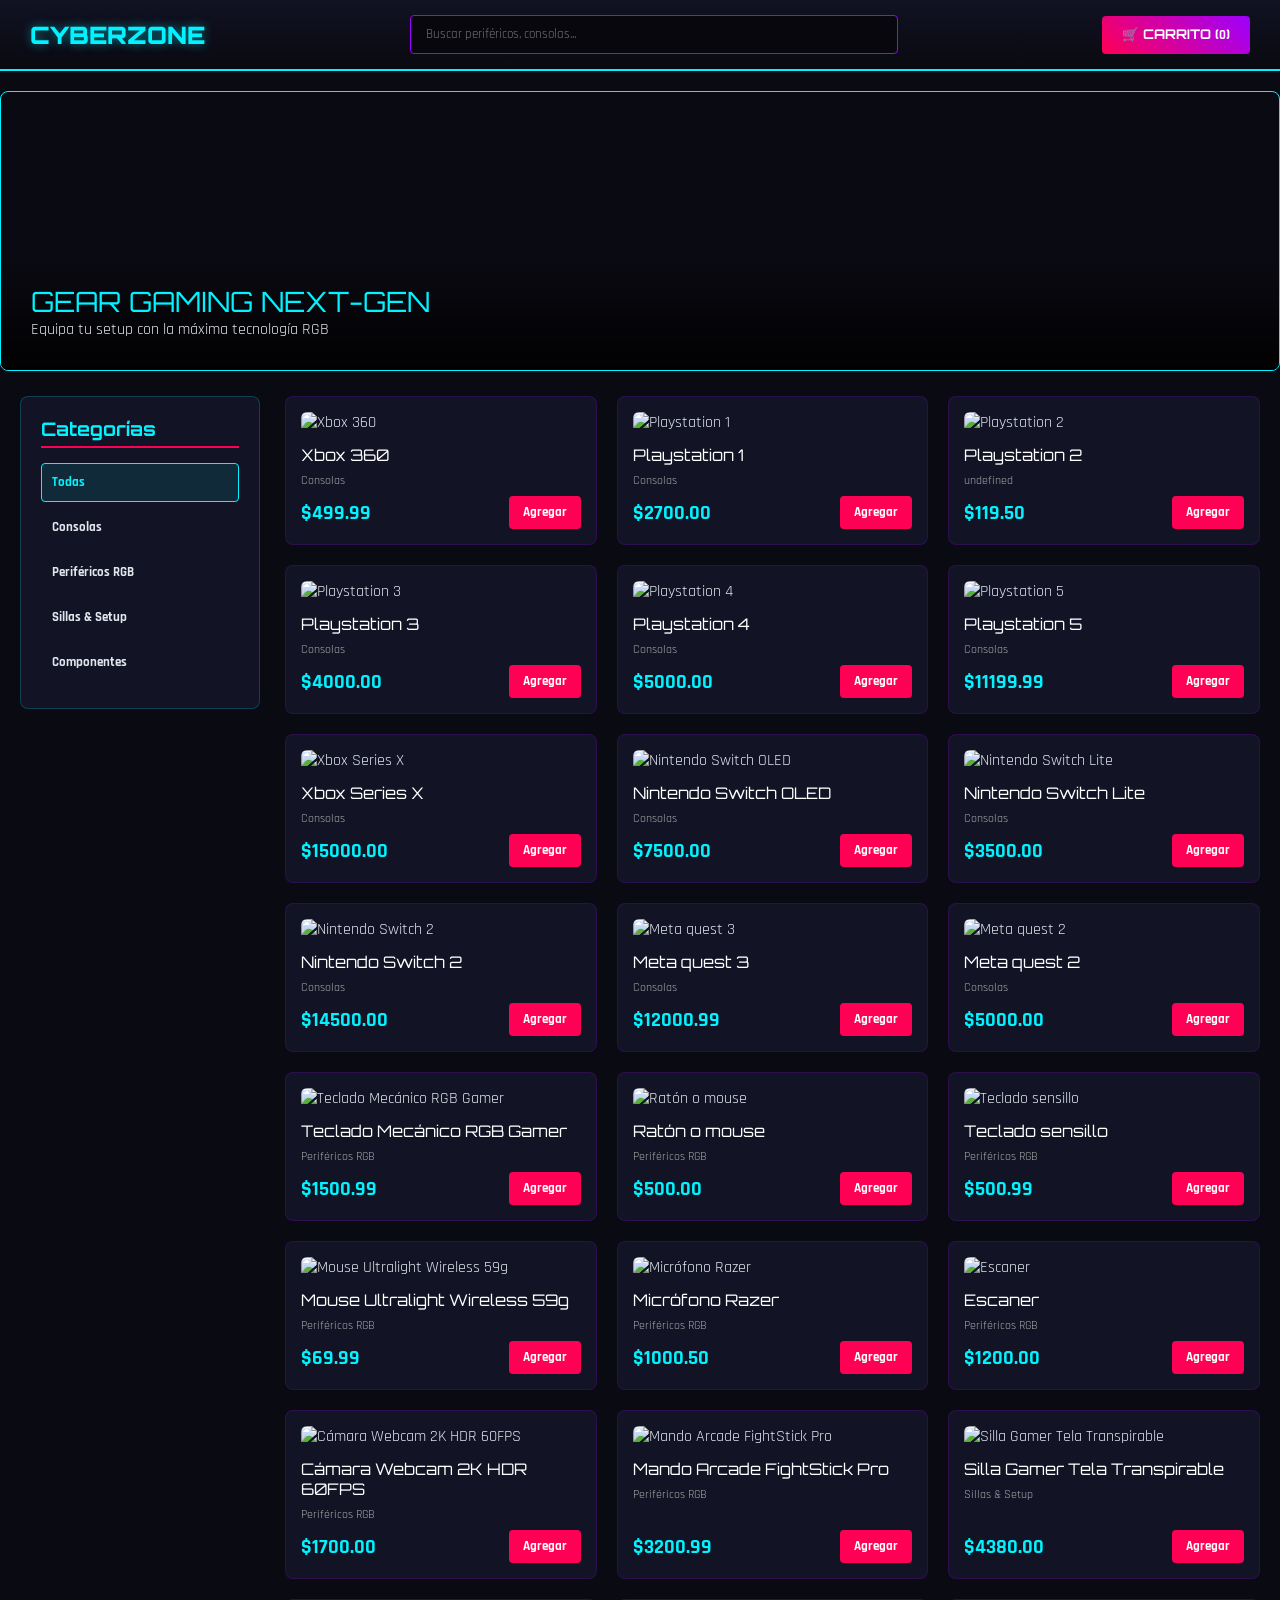
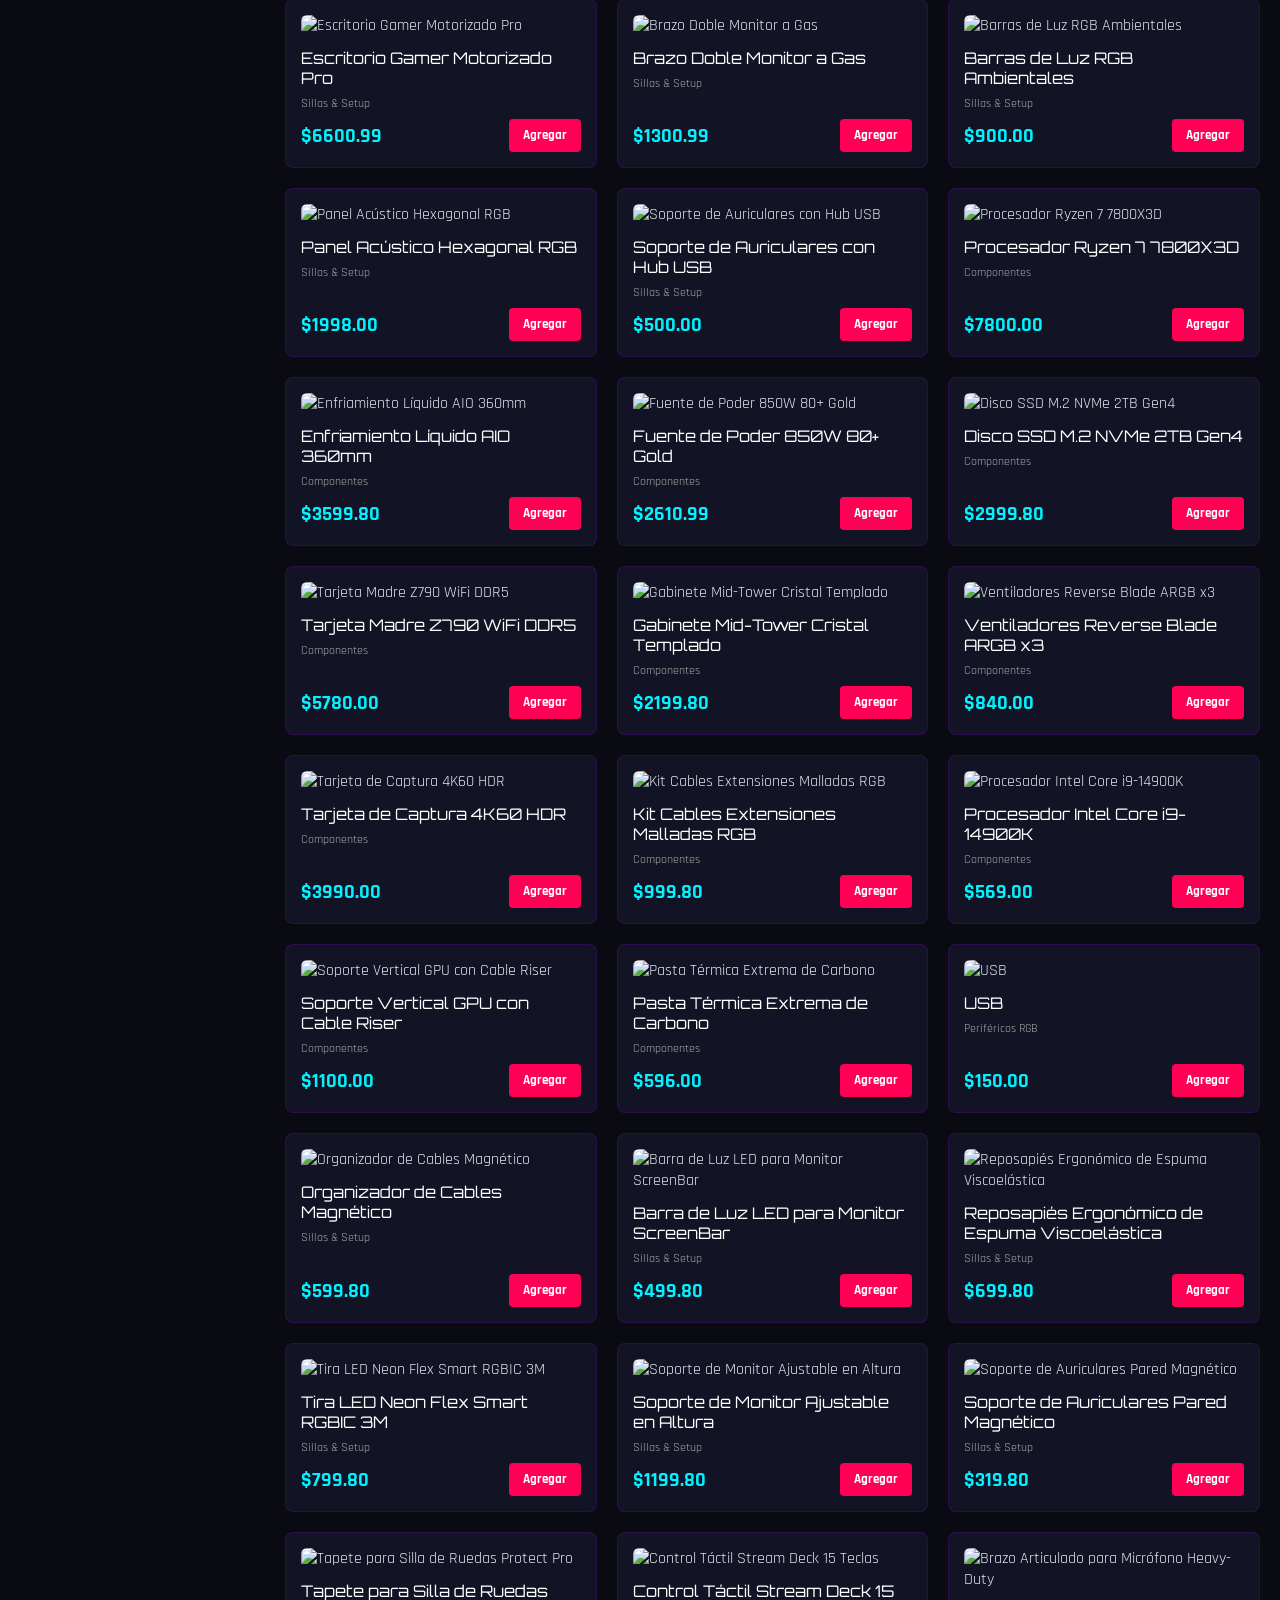
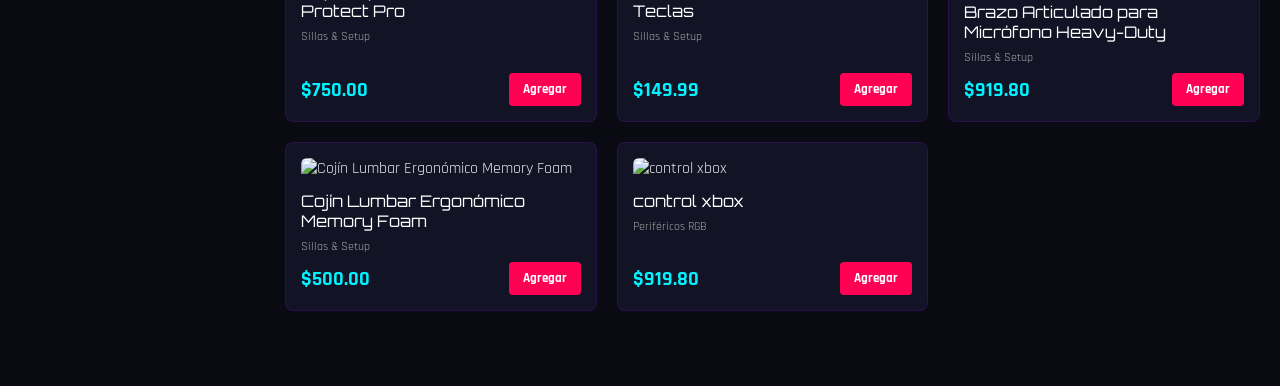
==== index.html @ e296f6ba "First" ====
<!DOCTYPE html>
<html lang="es">
<head>
  <meta charset="UTF-8">
  <meta name="viewport" content="width=device-width, initial-scale=1.0">
  <title>CyberZone Games - Tienda Gaming</title>
  <!-- Fuentes -->
  <link href="https://fonts.googleapis.com/css2?family=Orbitron:wght@400;700;900&family=Rajdhani:wght@500;600;700&display=swap" rel="stylesheet">
  <!-- Hoja de Estilos -->
  <link rel="stylesheet" href="styles.css">
</head>
<body>

  <!-- Encabezado -->
  <header>
    <div class="logo" onclick="mostrarPaginaInicio()">CYBERZONE</div>
    <input type="text" id="search-input" class="search-box" placeholder="Buscar periféricos, consolas..." oninput="filtrarProductos()">
    <button class="cart-button" onclick="toggleCarrito()">🛒 Carrito (<span id="cart-count">0</span>)</button>
  </header>

  <!-- Vista Principal -->
  <div id="home-view" class="view active">
    <!-- Carrusel -->
    <div class="carousel-container">
      <div class="carousel-slide active" style="background-image: url('https://images.unsplash.com/photo-1542751371-adc38448a05e?w=1200');">
        <div class="slide-content">
          <div class="slide-title">GEAR GAMING NEXT-GEN</div>
          <p>Equipa tu setup con la máxima tecnología RGB</p>
        </div>
      </div>
      <div class="carousel-slide" style="background-image: url('https://images.unsplash.com/photo-1511512578047-dfb367046420?w=1200');">
        <div class="slide-content">
          <div class="slide-title">DESCUENTOS EN PERIFÉRICOS</div>
          <p>Hasta 30% de descuento en mandos y teclados mecánicos</p>
        </div>
      </div>
    </div>

    <!-- Contenido y Filtros -->
    <div class="main-container">
      <aside>
        <h3>Categorías</h3>
        <button class="cat-btn active" onclick="filtrarCategoria('Todas', this)">Todas</button>
        <button class="cat-btn" onclick="filtrarCategoria('Consolas', this)">Consolas</button>
        <button class="cat-btn" onclick="filtrarCategoria('Periféricos RGB', this)">Periféricos RGB</button>
        <button class="cat-btn" onclick="filtrarCategoria('Sillas & Setup', this)">Sillas & Setup</button>
        <button class="cat-btn" onclick="filtrarCategoria('Componentes', this)">Componentes</button>
      </aside>
      <main class="products-grid" id="products-container"></main>
    </div>
  </div>

  <!-- Vista Detalle de Producto -->
  <div id="product-detail-view" class="view">
    <div class="detail-container">
      <button class="btn-back" onclick="mostrarPaginaInicio()">← VOLVER AL CATÁLOGO</button>
      <div class="detail-grid">
        <div>
          <img id="detail-img" class="detail-img-main" src="" alt="">
          <!-- Selección de Diseños -->
          <div class="design-section">
            <div class="design-title">Diseño / Edición: <span id="selected-design-name" style="color:white;"></span></div>
            <div id="detail-designs" class="design-list"></div>
          </div>
        </div>
        <div>
          <h1 id="detail-title" style="font-family:'Orbitron'; color:var(--cyan); margin-bottom:10px;"></h1>
          <div id="detail-category" style="color:var(--magenta); margin-bottom:10px; font-weight:bold;"></div>
          <div id="detail-price" style="font-size:28px; font-weight:bold; color:white; margin-bottom:15px;"></div>
          <p id="detail-desc" style="line-height:1.6; margin-bottom:20px;"></p>
          <button id="detail-add-btn" class="checkout-btn">AGREGAR AL CARRITO</button>
        </div>
      </div>
    </div>
  </div>

  <!-- Carrito Desplegable -->
  <div class="cart-drawer" id="cart-drawer">
    <div class="cart-header">
      <h2 style="font-family:'Orbitron'; color:var(--cyan);">TU CARRITO</h2>
      <button class="close-btn" onclick="toggleCarrito()">✕</button>
    </div>
    <div class="cart-items" id="cart-items-container"></div>
    <div class="cart-footer">
      <h3>Total: $<span id="cart-total">0.00</span></h3>
      <button class="checkout-btn" onclick="vaciarCarrito()">FINALIZAR COMPRA</button>
    </div>
  </div>

  <!-- Código de JavaScript -->
  <script src="pagina de amazon.js"></script>
</body>
</html>
---- styles.css ----
:root {
  --bg-dark: #0a0a12;
  --card-bg: #121324;
  --cyan: #00f3ff;
  --magenta: #ff0055;
  --purple: #9d00ff;
  --text: #e0e6ed;
}

* {
  box-sizing: border-box;
  margin: 0;
  padding: 0;
  font-family: 'Rajdhani', sans-serif;
}

body {
  background-color: var(--bg-dark);
  color: var(--text);
  padding-bottom: 50px;
}

/* Header */
header {
  background: linear-gradient(180deg, rgba(18, 19, 36, 0.95) 0%, rgba(10, 10, 18, 0.95) 100%);
  border-bottom: 2px solid var(--cyan);
  padding: 15px 30px;
  display: flex;
  justify-content: space-between;
  align-items: center;
  position: sticky;
  top: 0;
  z-index: 100;
  backdrop-filter: blur(8px);
}

.logo {
  font-family: 'Orbitron', sans-serif;
  font-size: 24px;
  font-weight: 900;
  color: var(--cyan);
  text-shadow: 0 0 10px rgba(0, 243, 255, 0.5);
  cursor: pointer;
}

.search-box {
  width: 40%;
  padding: 10px 15px;
  border-radius: 4px;
  border: 1px solid var(--purple);
  background: #07070d;
  color: white;
  outline: none;
}

.cart-button {
  background: linear-gradient(45deg, var(--magenta), var(--purple));
  border: none;
  padding: 10px 20px;
  border-radius: 4px;
  color: white;
  font-weight: bold;
  cursor: pointer;
  text-transform: uppercase;
  font-family: 'Orbitron', sans-serif;
}

/* Carousel */
.carousel-container {
  max-width: 1400px;
  margin: 20px auto;
  position: relative;
  overflow: hidden;
  border-radius: 8px;
  border: 1px solid var(--cyan);
  height: 280px;
}

.carousel-slide {
  display: none;
  height: 100%;
  background-size: cover;
  background-position: center;
  position: relative;
}

.carousel-slide.active {
  display: block;
}

.slide-content {
  position: absolute;
  bottom: 0;
  left: 0;
  right: 0;
  padding: 30px;
  background: linear-gradient(0deg, rgba(0, 0, 0, 0.9) 0%, transparent 100%);
}

.slide-title {
  font-family: 'Orbitron', sans-serif;
  font-size: 28px;
  color: var(--cyan);
}

/* Main Layout */
.main-container {
  display: flex;
  max-width: 1400px;
  margin: 25px auto;
  gap: 25px;
  padding: 0 20px;
}

aside {
  width: 240px;
  background: var(--card-bg);
  padding: 20px;
  border-radius: 8px;
  border: 1px solid rgba(0, 243, 255, 0.2);
  height: fit-content;
}

aside h3 {
  font-family: 'Orbitron', sans-serif;
  color: var(--cyan);
  margin-bottom: 15px;
  border-bottom: 2px solid var(--magenta);
  padding-bottom: 5px;
}

aside button {
  display: block;
  width: 100%;
  text-align: left;
  padding: 10px;
  margin-bottom: 6px;
  background: transparent;
  border: 1px solid transparent;
  color: var(--text);
  cursor: pointer;
  font-weight: bold;
  border-radius: 4px;
}

aside button.active, aside button:hover {
  background: rgba(0, 243, 255, 0.1);
  border-color: var(--cyan);
  color: var(--cyan);
}

/* Grid de Productos */
.products-grid {
  flex: 1;
  display: grid;
  grid-template-columns: repeat(auto-fill, minmax(260px, 1fr));
  gap: 20px;
}

.product-card {
  background: var(--card-bg);
  border-radius: 8px;
  padding: 15px;
  border: 1px solid rgba(157, 0, 255, 0.2);
  display: flex;
  flex-direction: column;
  justify-content: space-between;
  transition: 0.3s;
}

.product-card:hover {
  transform: translateY(-5px);
  border-color: var(--cyan);
  box-shadow: 0 0 15px rgba(0, 243, 255, 0.2);
}

.product-img {
  width: 100%;
  height: 180px;
  object-fit: cover;
  border-radius: 6px;
  margin-bottom: 12px;
  cursor: pointer;
}

.product-title {
  font-family: 'Orbitron', sans-serif;
  font-size: 16px;
  color: white;
  margin-bottom: 8px;
  cursor: pointer;
}

.product-price {
  font-size: 20px;
  font-weight: bold;
  color: var(--cyan);
}

.btn-add {
  background: var(--magenta);
  border: none;
  padding: 8px 14px;
  color: white;
  border-radius: 4px;
  cursor: pointer;
  font-weight: bold;
}

/* Manejo de Vistas */
.view {
  display: none;
}

.view.active {
  display: block;
}

/* Vista Detalle */
.detail-container {
  max-width: 1200px;
  margin: 30px auto;
  padding: 25px;
  background: var(--card-bg);
  border-radius: 8px;
  border: 1px solid var(--cyan);
}

.btn-back {
  background: transparent;
  border: 1px solid var(--cyan);
  color: var(--cyan);
  padding: 8px 15px;
  border-radius: 4px;
  cursor: pointer;
  margin-bottom: 20px;
  font-weight: bold;
}

.detail-grid {
  display: grid;
  grid-template-columns: 1fr 1fr;
  gap: 40px;
}

.detail-img-main {
  width: 100%;
  max-height: 380px;
  object-fit: cover;
  border-radius: 8px;
  border: 1px solid var(--purple);
}

/* Selección de Diseños */
.design-section {
  margin-top: 15px;
}

.design-title {
  font-weight: bold;
  color: var(--cyan);
  margin-bottom: 8px;
}

.design-list {
  display: flex;
  gap: 12px;
  flex-wrap: wrap;
}

.design-thumb {
  width: 70px;
  height: 70px;
  object-fit: cover;
  border-radius: 6px;
  cursor: pointer;
  border: 2px solid #333;
  transition: 0.2s;
}

.design-thumb.active {
  border-color: var(--cyan);
  box-shadow: 0 0 10px rgba(0, 243, 255, 0.4);
}

/* Carrito Drawer */
.cart-drawer {
  position: fixed;
  top: 0;
  right: -400px;
  width: 380px;
  height: 100%;
  background: #0d0e1a;
  border-left: 2px solid var(--cyan);
  transition: 0.3s;
  padding: 20px;
  display: flex;
  flex-direction: column;
  z-index: 200;
}

.cart-drawer.open {
  right: 0;
}

.cart-header {
  display: flex;
  justify-content: space-between;
  align-items: center;
  margin-bottom: 20px;
  border-bottom: 1px solid var(--purple);
  padding-bottom: 10px;
}

.close-btn {
  background: none;
  border: none;
  color: white;
  font-size: 20px;
  cursor: pointer;
}

.cart-items {
  flex: 1;
  overflow-y: auto;
}

.cart-item {
  display: flex;
  gap: 10px;
  padding: 10px 0;
  border-bottom: 1px solid rgba(255, 255, 255, 0.1);
  align-items: center;
}

.cart-item img {
  width: 50px;
  height: 50px;
  object-fit: cover;
  border-radius: 4px;
}

.cart-footer {
  margin-top: 15px;
  border-top: 2px solid var(--purple);
  padding-top: 15px;
}

.checkout-btn {
  width: 100%;
  background: linear-gradient(45deg, var(--cyan), var(--purple));
  border: none;
  padding: 12px;
  color: white;
  font-weight: bold;
  font-family: 'Orbitron', sans-serif;
  cursor: pointer;
  border-radius: 4px;
  margin-top: 10px;
}
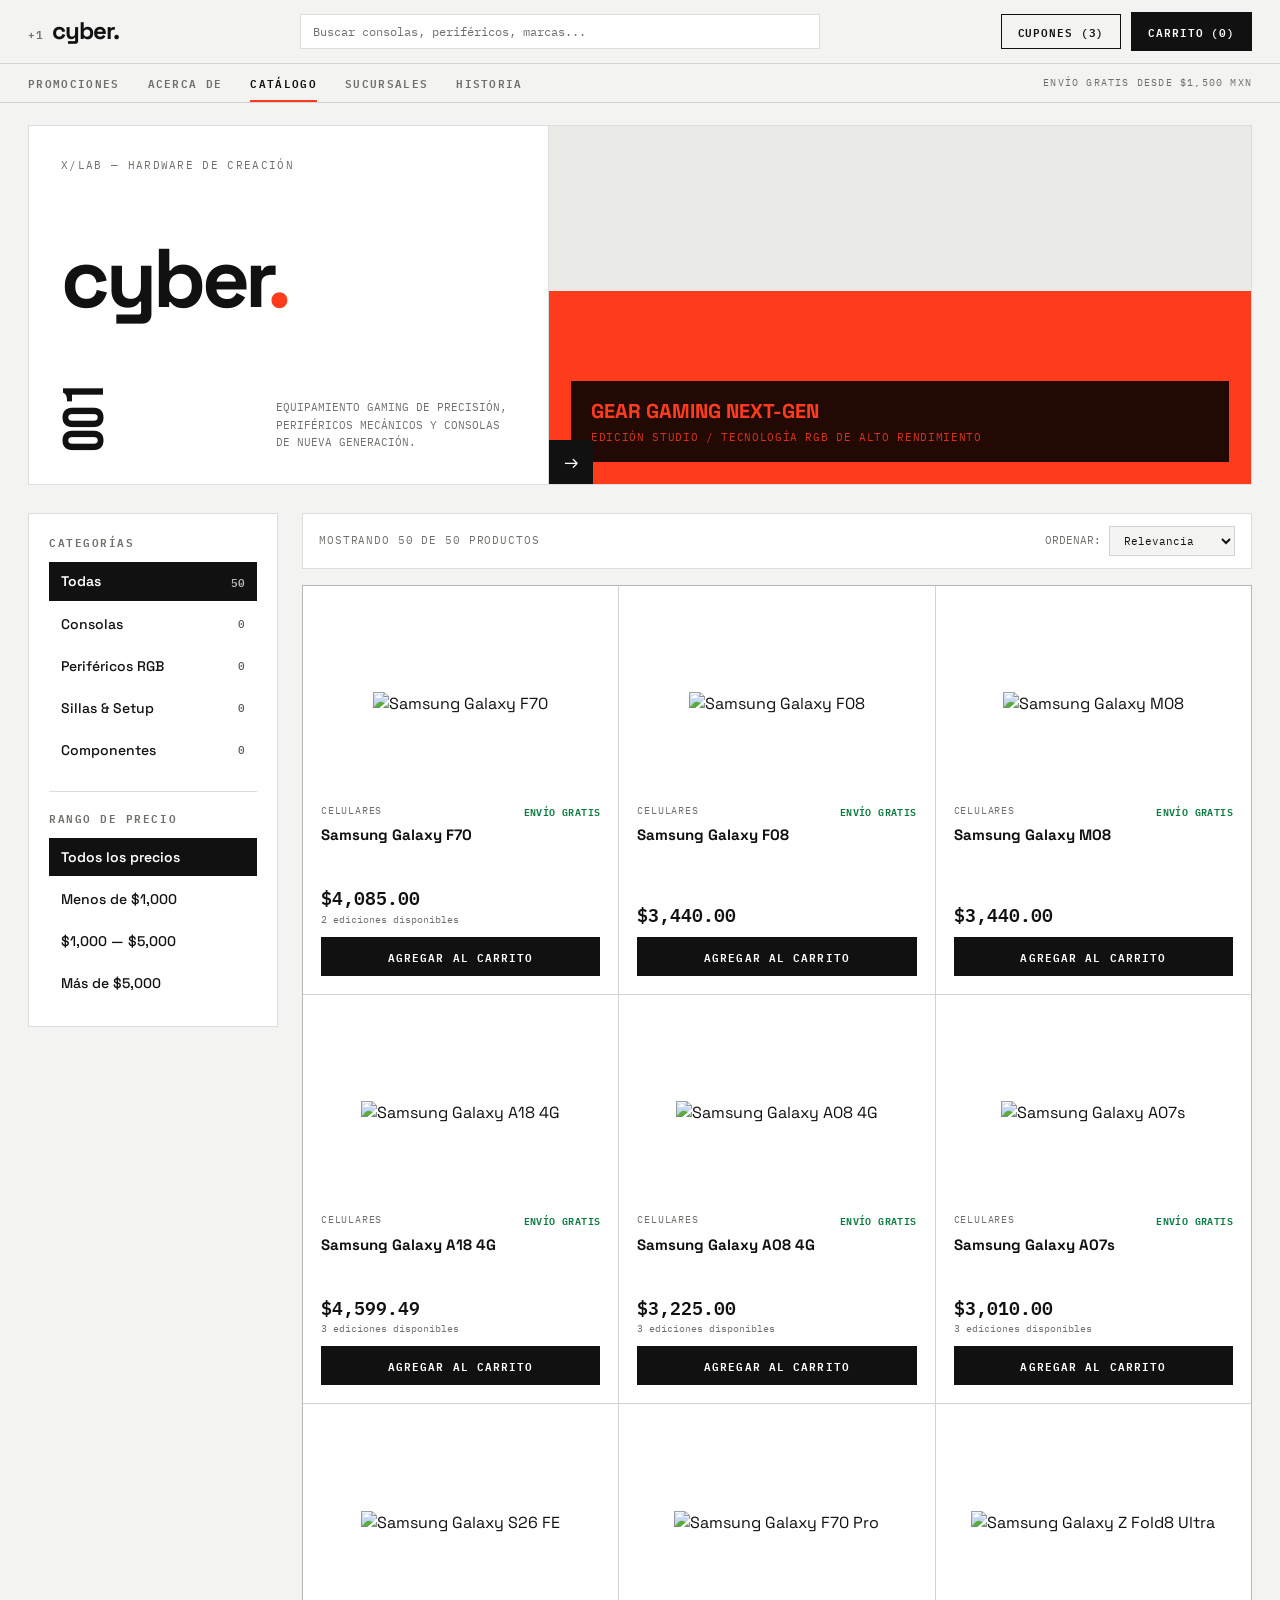
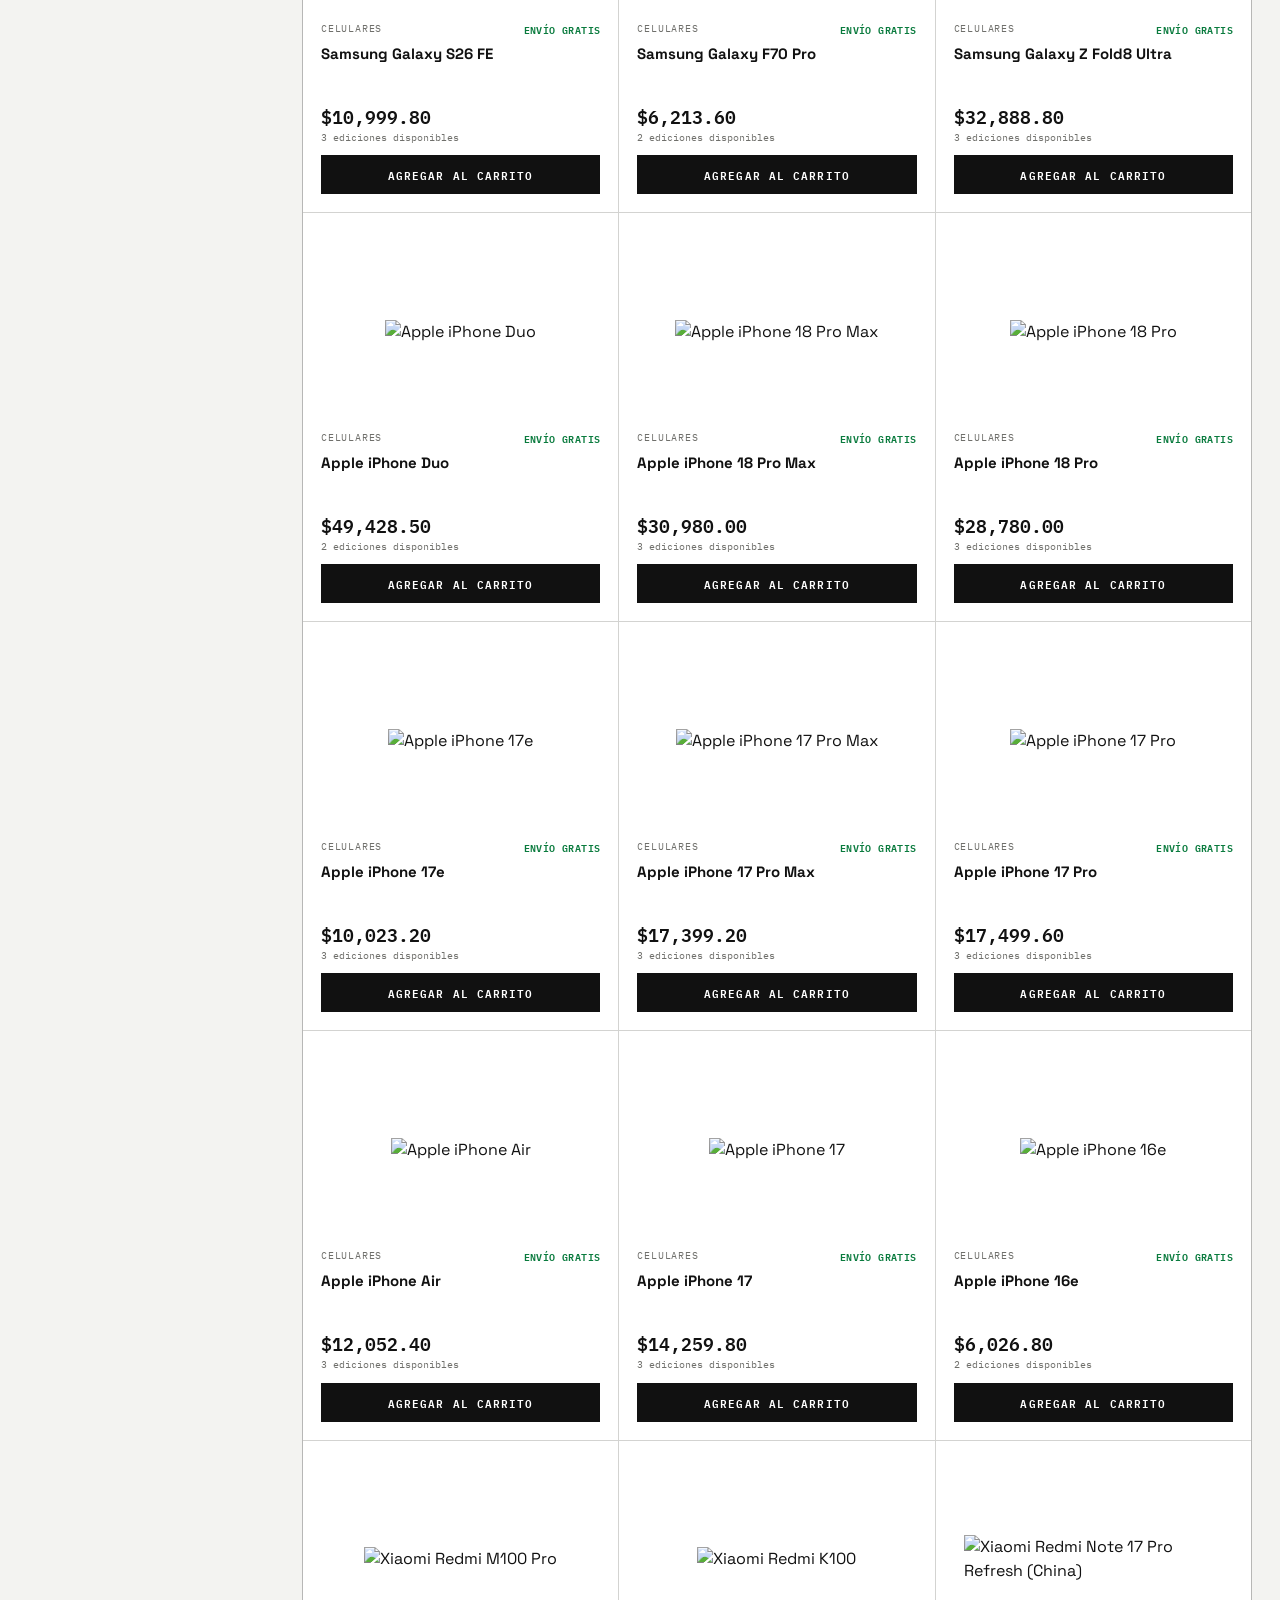
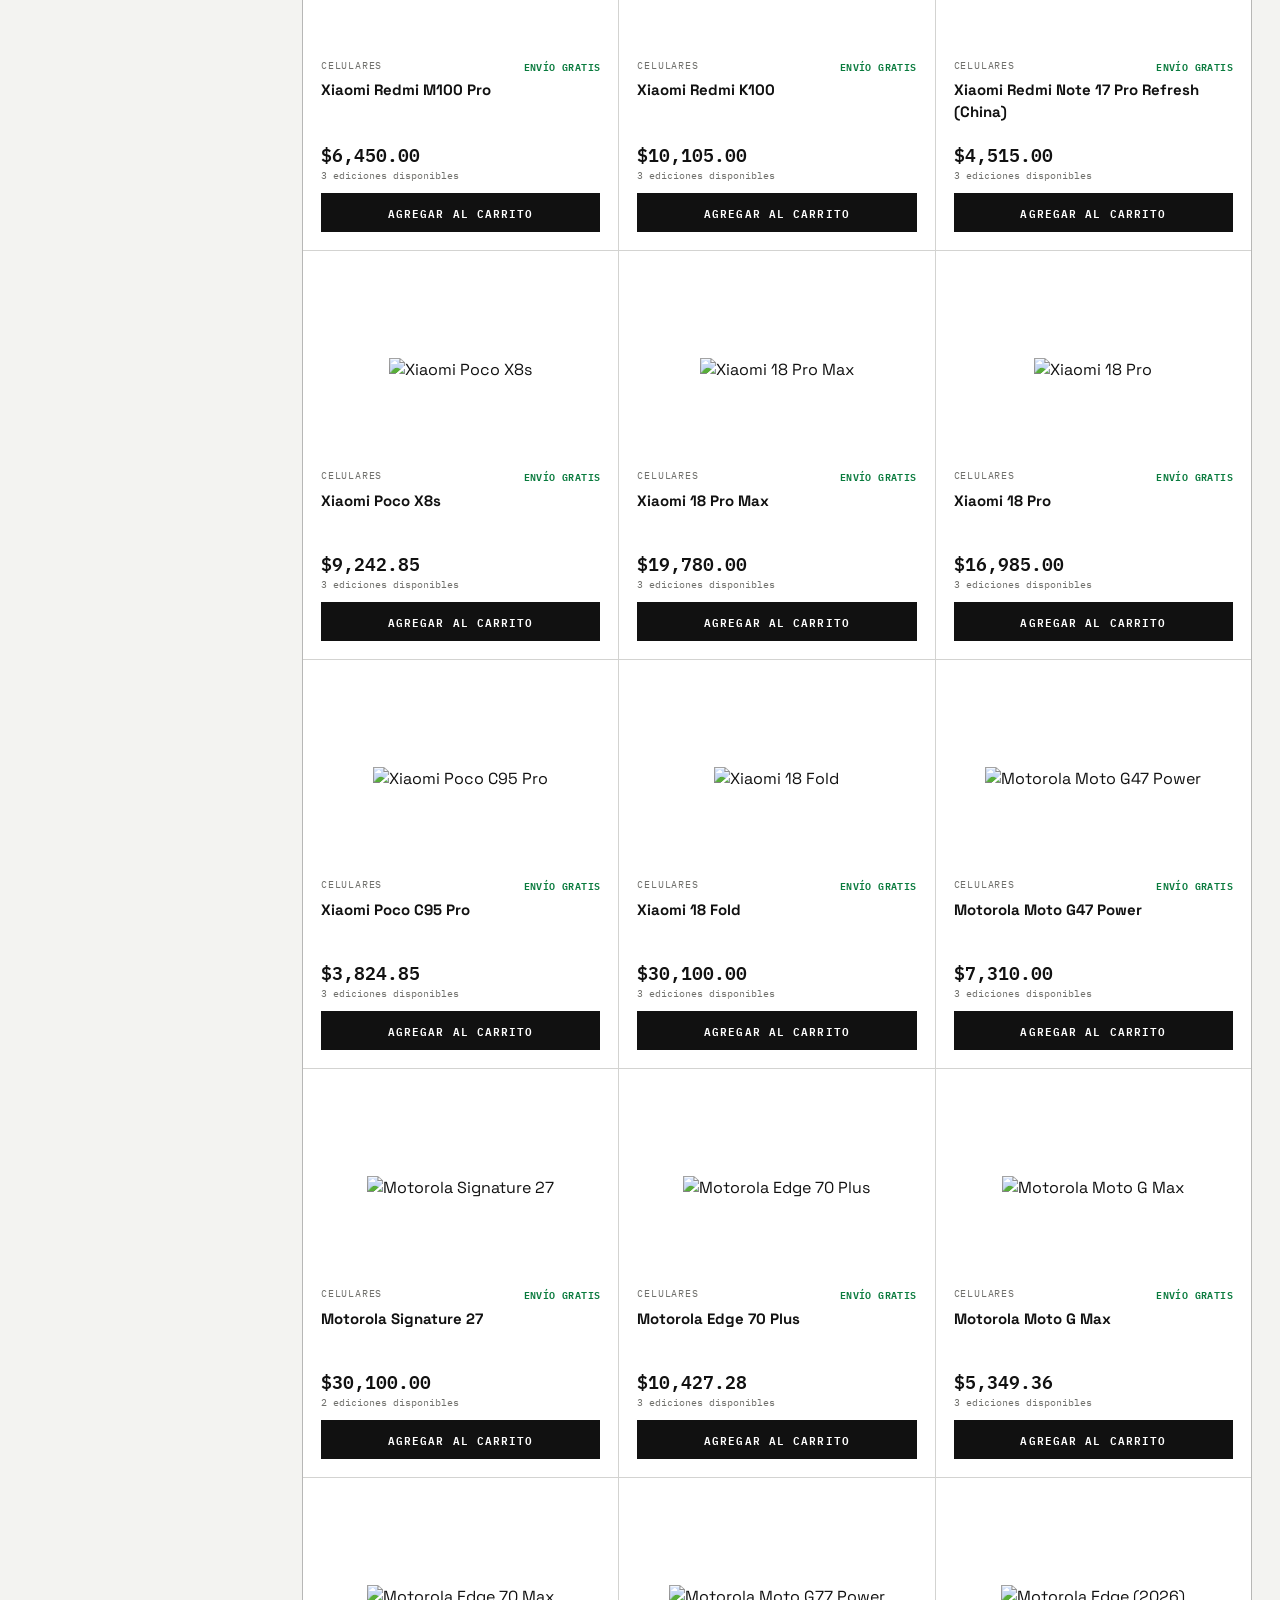
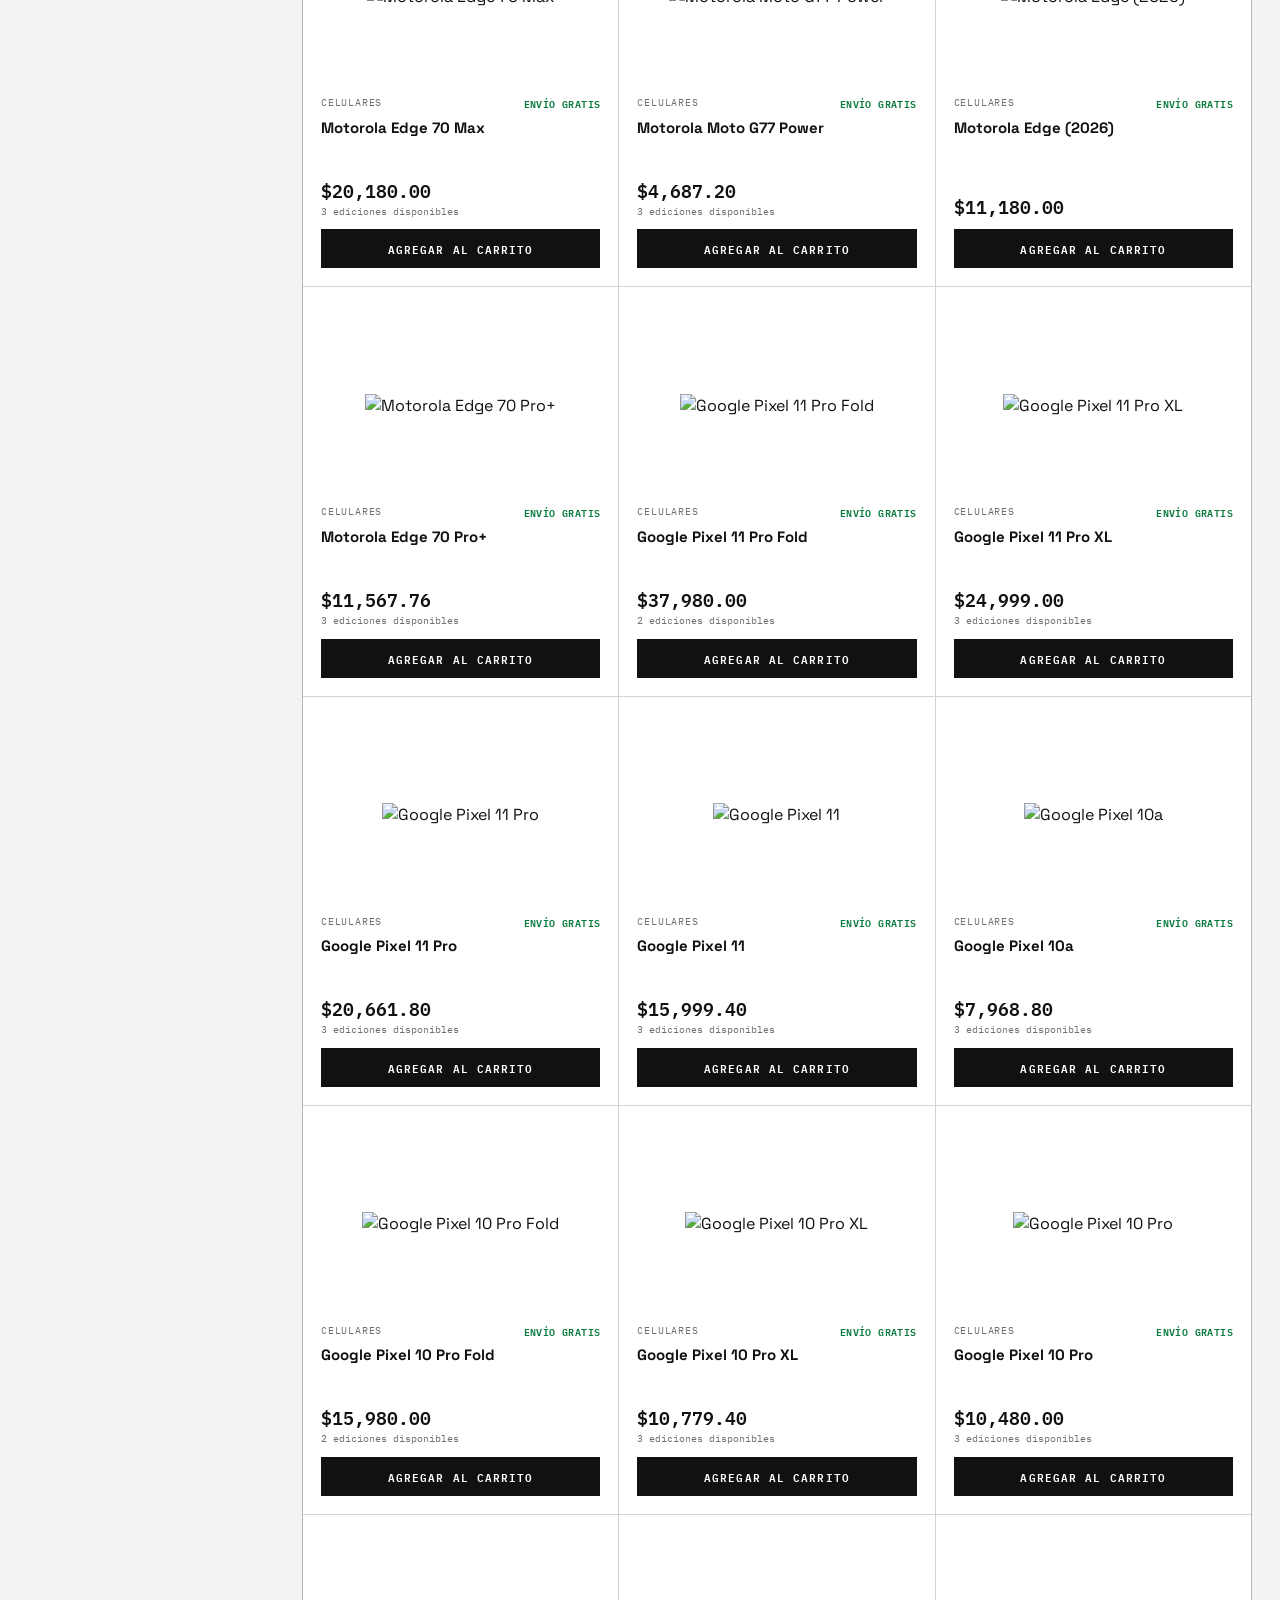
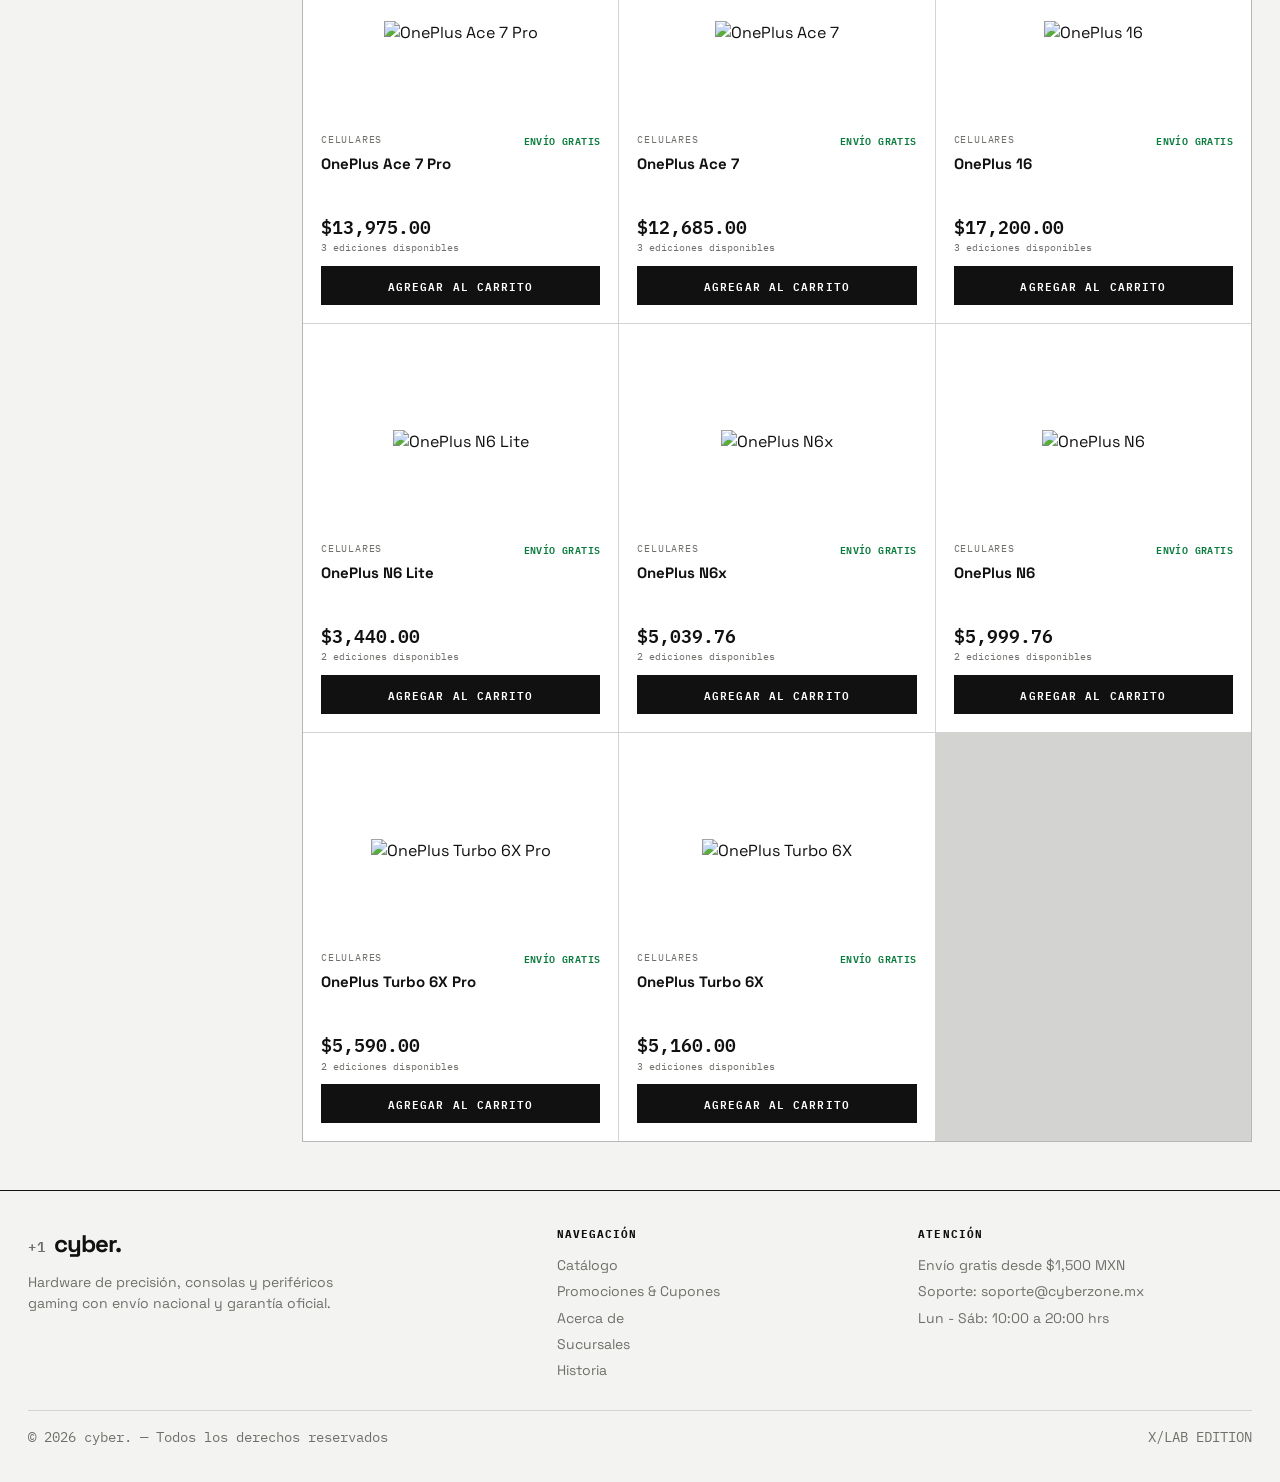
==== commit d6c65b7b: "Second" ====
--- a/index.html
+++ b/index.html
@@ -3,91 +3,244 @@
 <head>
   <meta charset="UTF-8">
   <meta name="viewport" content="width=device-width, initial-scale=1.0">
-  <title>CyberZone Games - Tienda Gaming</title>
-  <!-- Fuentes -->
-  <link href="https://fonts.googleapis.com/css2?family=Orbitron:wght@400;700;900&family=Rajdhani:wght@500;600;700&display=swap" rel="stylesheet">
-  <!-- Hoja de Estilos -->
+  <title>cyber. — Catálogo</title>
+  <link href="https://fonts.googleapis.com/css2?family=Bebas+Neue&family=IBM+Plex+Mono:wght@400;600&family=Space+Grotesk:wght@400;500;700&display=swap" rel="stylesheet">
   <link rel="stylesheet" href="styles.css">
 </head>
 <body>
-
-  <!-- Encabezado -->
-  <header>
-    <div class="logo" onclick="mostrarPaginaInicio()">CYBERZONE</div>
-    <input type="text" id="search-input" class="search-box" placeholder="Buscar periféricos, consolas..." oninput="filtrarProductos()">
-    <button class="cart-button" onclick="toggleCarrito()">🛒 Carrito (<span id="cart-count">0</span>)</button>
-  </header>
-
-  <!-- Vista Principal -->
+  <div class="site-header">
+    <header>
+      <div class="logo" onclick="mostrarPaginaInicio()">
+        <span class="logo-index">+1</span> cyber.
+      </div>
+
+      <div class="search-wrapper">
+        <input type="text" id="search-input" class="search-box" placeholder="Buscar consolas, periféricos, marcas..." autocomplete="off">
+        <button type="button" id="search-clear-btn" class="search-clear-btn" aria-label="Limpiar búsqueda" hidden>✕</button>
+        <div id="search-autocomplete" class="search-autocomplete" hidden></div>
+      </div>
+
+      <div class="header-actions">
+        <a href="promociones.html" class="coupons-nav-btn">Cupones (<span id="coupons-count">0</span>)</a>
+        <button class="cart-button" onclick="toggleCarrito()">Carrito (<span id="cart-count">0</span>)</button>
+      </div>
+    </header>
+
+    <nav class="top-nav" aria-label="Navegación principal">
+      <div class="top-nav-links">
+        <a href="promociones.html" class="nav-link">Promociones</a>
+        <a href="acerca.html" class="nav-link">Acerca de</a>
+        <a href="index.html" class="nav-link active">Catálogo</a>
+        <a href="sucursales.html" class="nav-link">Sucursales</a>
+        <a href="historia.html" class="nav-link">Historia</a>
+      </div>
+      <span class="nav-meta">ENVÍO GRATIS DESDE $1,500 MXN</span>
+    </nav>
+  </div>
+
   <div id="home-view" class="view active">
-    <!-- Carrusel -->
-    <div class="carousel-container">
-      <div class="carousel-slide active" style="background-image: url('https://images.unsplash.com/photo-1542751371-adc38448a05e?w=1200');">
-        <div class="slide-content">
-          <div class="slide-title">GEAR GAMING NEXT-GEN</div>
-          <p>Equipa tu setup con la máxima tecnología RGB</p>
-        </div>
-      </div>
-      <div class="carousel-slide" style="background-image: url('https://images.unsplash.com/photo-1511512578047-dfb367046420?w=1200');">
-        <div class="slide-content">
-          <div class="slide-title">DESCUENTOS EN PERIFÉRICOS</div>
-          <p>Hasta 30% de descuento en mandos y teclados mecánicos</p>
-        </div>
-      </div>
-    </div>
-
-    <!-- Contenido y Filtros -->
+    <section class="editorial-hero">
+      <div class="hero-frame">
+        <div class="hero-left">
+          <div class="hero-kicker">X/LAB — HARDWARE DE CREACIÓN</div>
+          <div class="hero-brand-display">cyber<span>.</span></div>
+          <div class="hero-bottom-row">
+            <div class="hero-index-num">001</div>
+            <p class="hero-copy">
+              Equipamiento gaming de precisión, periféricos mecánicos y consolas de nueva generación.
+            </p>
+          </div>
+        </div>
+
+        <div class="carousel-container">
+          <div class="hero-arrow-box" aria-hidden="true">→</div>
+          <div class="carousel-slide active" style="background-image: url('https://images.unsplash.com/photo-1542751371-adc38448a05e?w=1200');">
+            <div class="slide-content">
+              <div>
+                <div class="slide-title">GEAR GAMING NEXT-GEN</div>
+                <p>Edición Studio / Tecnología RGB de alto rendimiento</p>
+              </div>
+            </div>
+          </div>
+          <div class="carousel-slide" style="background-image: url('https://images.unsplash.com/photo-1511512578047-dfb367046420?w=1200');">
+            <div class="slide-content">
+              <div>
+                <div class="slide-title">NUEVOS LANZAMIENTOS</div>
+                <p>Consolas, mandos y teclados mecánicos para tu setup</p>
+              </div>
+            </div>
+          </div>
+        </div>
+      </div>
+    </section>
+
     <div class="main-container">
       <aside>
-        <h3>Categorías</h3>
-        <button class="cat-btn active" onclick="filtrarCategoria('Todas', this)">Todas</button>
-        <button class="cat-btn" onclick="filtrarCategoria('Consolas', this)">Consolas</button>
-        <button class="cat-btn" onclick="filtrarCategoria('Periféricos RGB', this)">Periféricos RGB</button>
-        <button class="cat-btn" onclick="filtrarCategoria('Sillas & Setup', this)">Sillas & Setup</button>
-        <button class="cat-btn" onclick="filtrarCategoria('Componentes', this)">Componentes</button>
+        <div class="filter-group">
+          <h3>Categorías</h3>
+          <div id="category-filters">
+            <button class="cat-btn active" onclick="filtrarCategoria('Todas', this)">
+              <span>Todas</span><span class="cat-count" data-cat="Todas">0</span>
+            </button>
+            <button class="cat-btn" onclick="filtrarCategoria('Consolas', this)">
+              <span>Consolas</span><span class="cat-count" data-cat="Consolas">0</span>
+            </button>
+            <button class="cat-btn" onclick="filtrarCategoria('Periféricos RGB', this)">
+              <span>Periféricos RGB</span><span class="cat-count" data-cat="Periféricos RGB">0</span>
+            </button>
+            <button class="cat-btn" onclick="filtrarCategoria('Sillas & Setup', this)">
+              <span>Sillas &amp; Setup</span><span class="cat-count" data-cat="Sillas & Setup">0</span>
+            </button>
+            <button class="cat-btn" onclick="filtrarCategoria('Componentes', this)">
+              <span>Componentes</span><span class="cat-count" data-cat="Componentes">0</span>
+            </button>
+          </div>
+        </div>
+
+        <div class="filter-group">
+          <h3>Rango de Precio</h3>
+          <div id="price-filters">
+            <button class="cat-btn active" onclick="filtrarPrecio('all', this)">Todos los precios</button>
+            <button class="cat-btn" onclick="filtrarPrecio('under-1000', this)">Menos de $1,000</button>
+            <button class="cat-btn" onclick="filtrarPrecio('1000-5000', this)">$1,000 — $5,000</button>
+            <button class="cat-btn" onclick="filtrarPrecio('over-5000', this)">Más de $5,000</button>
+          </div>
+        </div>
       </aside>
-      <main class="products-grid" id="products-container"></main>
-    </div>
-  </div>
-
-  <!-- Vista Detalle de Producto -->
+
+      <section class="catalog-content">
+        <div class="catalog-toolbar">
+          <span id="results-counter" class="results-counter">Cargando productos...</span>
+          <div class="sort-wrapper">
+            <label for="sort-select">Ordenar:</label>
+            <select id="sort-select" class="sort-select" onchange="cambiarOrden(this.value)">
+              <option value="relevance">Relevancia</option>
+              <option value="price-asc">Menor precio</option>
+              <option value="price-desc">Mayor precio</option>
+            </select>
+          </div>
+        </div>
+
+        <main class="products-grid" id="products-container"></main>
+      </section>
+    </div>
+  </div>
+
   <div id="product-detail-view" class="view">
     <div class="detail-container">
-      <button class="btn-back" onclick="mostrarPaginaInicio()">← VOLVER AL CATÁLOGO</button>
-      <div class="detail-grid">
-        <div>
-          <img id="detail-img" class="detail-img-main" src="" alt="">
-          <!-- Selección de Diseños -->
+      <div class="detail-top-bar">
+        <button class="btn-back" onclick="mostrarPaginaInicio()">← Volver al Catálogo</button>
+        <nav id="detail-breadcrumbs" class="breadcrumbs" aria-label="Ruta de navegación"></nav>
+      </div>
+
+      <div class="detail-grid-3">
+        <!-- Columna 1: Galería -->
+        <div class="detail-gallery">
+          <div class="detail-img-frame">
+            <img id="detail-img" class="detail-img-main" src="" alt="">
+          </div>
           <div class="design-section">
-            <div class="design-title">Diseño / Edición: <span id="selected-design-name" style="color:white;"></span></div>
+            <div class="design-title">Edición / Variante: <span id="selected-design-name"></span></div>
             <div id="detail-designs" class="design-list"></div>
           </div>
         </div>
-        <div>
-          <h1 id="detail-title" style="font-family:'Orbitron'; color:var(--cyan); margin-bottom:10px;"></h1>
-          <div id="detail-category" style="color:var(--magenta); margin-bottom:10px; font-weight:bold;"></div>
-          <div id="detail-price" style="font-size:28px; font-weight:bold; color:white; margin-bottom:15px;"></div>
-          <p id="detail-desc" style="line-height:1.6; margin-bottom:20px;"></p>
-          <button id="detail-add-btn" class="checkout-btn">AGREGAR AL CARRITO</button>
-        </div>
-      </div>
-    </div>
-  </div>
-
-  <!-- Carrito Desplegable -->
+
+        <!-- Columna 2: Información -->
+        <div class="detail-info">
+          <div id="detail-category" class="detail-category"></div>
+          <h1 id="detail-title" class="detail-title"></h1>
+          <div class="detail-meta-tags">
+            <span class="meta-pill">GARANTÍA OFICIAL 12 MESES</span>
+            <span class="meta-pill">DISPONIBLE EN STOCK</span>
+          </div>
+          <div class="detail-specs-box">
+            <h3>Descripción del producto</h3>
+            <p id="detail-desc" class="detail-desc"></p>
+          </div>
+        </div>
+
+        <!-- Columna 3: Buy Box (Estilo Amazon / Mercado Libre) -->
+        <aside class="buy-box">
+          <div id="buy-box-price" class="detail-price"></div>
+          <div id="buy-box-discount" class="buy-box-discount" hidden></div>
+          <div id="buy-box-shipping" class="buy-box-shipping"></div>
+
+          <div class="buy-box-pickup">
+            Retiro gratis disponible en <a href="sucursales.html">nuestras sucursales</a>.
+          </div>
+
+          <div class="qty-row">
+            <span>Cantidad</span>
+            <div class="qty-control">
+              <button type="button" onclick="cambiarCantidadDetalle(-1)">−</button>
+              <span id="detail-qty">1</span>
+              <button type="button" onclick="cambiarCantidadDetalle(1)">+</button>
+            </div>
+          </div>
+
+          <button id="detail-add-btn" class="checkout-btn">Agregar al Carrito</button>
+          <button type="button" class="buy-now-btn" onclick="comprarAhoraDetalle()">Comprar Ahora</button>
+        </aside>
+      </div>
+
+      <section class="related-section" id="related-section" hidden>
+        <div class="related-header">
+          <h2>También te puede interesar</h2>
+          <span>Misma categoría</span>
+        </div>
+        <div id="related-products-grid" class="related-grid"></div>
+      </section>
+    </div>
+  </div>
+
+  <!-- Carrito Lateral -->
   <div class="cart-drawer" id="cart-drawer">
     <div class="cart-header">
-      <h2 style="font-family:'Orbitron'; color:var(--cyan);">TU CARRITO</h2>
+      <h2>TU CARRITO</h2>
       <button class="close-btn" onclick="toggleCarrito()">✕</button>
     </div>
     <div class="cart-items" id="cart-items-container"></div>
     <div class="cart-footer">
-      <h3>Total: $<span id="cart-total">0.00</span></h3>
-      <button class="checkout-btn" onclick="vaciarCarrito()">FINALIZAR COMPRA</button>
-    </div>
-  </div>
-
-  <!-- Código de JavaScript -->
-  <script src="pagina de amazon.js"></script>
+      <div id="cart-coupon-status" class="cart-coupon-status"></div>
+      <div class="cart-summary">
+        <div class="summary-row"><span>Subtotal</span><span id="cart-subtotal">$0.00</span></div>
+        <div class="summary-row" id="cart-discount-row" hidden><span>Descuento</span><span id="cart-discount">-$0.00</span></div>
+        <div class="summary-row"><span>Envío</span><span id="cart-shipping">$0.00</span></div>
+        <div class="summary-row total"><span>Total</span><span>$<span id="cart-total">0.00</span></span></div>
+      </div>
+      <button class="checkout-btn" onclick="vaciarCarrito()">Finalizar Compra</button>
+    </div>
+  </div>
+
+  <div id="toast-container" class="toast-container" aria-live="polite"></div>
+
+  <footer class="site-footer">
+    <div class="footer-grid">
+      <div>
+        <div class="logo"><span class="logo-index">+1</span> cyber.</div>
+        <p class="footer-copy">Hardware de precisión, consolas y periféricos gaming con envío nacional y garantía oficial.</p>
+      </div>
+      <div>
+        <h4>Navegación</h4>
+        <a href="index.html">Catálogo</a>
+        <a href="promociones.html">Promociones &amp; Cupones</a>
+        <a href="acerca.html">Acerca de</a>
+        <a href="sucursales.html">Sucursales</a>
+        <a href="historia.html">Historia</a>
+      </div>
+      <div>
+        <h4>Atención</h4>
+        <span>Envío gratis desde $1,500 MXN</span>
+        <span>Soporte: soporte@cyberzone.mx</span>
+        <span>Lun - Sáb: 10:00 a 20:00 hrs</span>
+      </div>
+    </div>
+    <div class="footer-bottom">
+      <span>© 2026 cyber. — Todos los derechos reservados</span>
+      <span>X/LAB EDITION</span>
+    </div>
+  </footer>
+
+  <script src="app.js"></script>
 </body>
 </html>
--- a/styles.css
+++ b/styles.css
@@ -1,87 +1,376 @@
 :root {
-  --bg-dark: #0a0a12;
-  --card-bg: #121324;
-  --cyan: #00f3ff;
-  --magenta: #ff0055;
-  --purple: #9d00ff;
-  --text: #e0e6ed;
+  --bg: #f3f3f1;
+  --surface: #ffffff;
+  --surface-alt: #eaeae6;
+  --ink: #111111;
+  --muted: #6f6f6b;
+  --accent: #ff3b1d;
+  --accent-dark: #d92c11;
+  --green: #0a7b3e;
+  --line: rgba(17, 17, 17, 0.14);
+  --line-strong: #111111;
+  --font-display: 'Space Grotesk', sans-serif;
+  --font-condensed: 'Bebas Neue', sans-serif;
+  --font-mono: 'IBM Plex Mono', monospace;
 }
 
 * {
   box-sizing: border-box;
   margin: 0;
   padding: 0;
-  font-family: 'Rajdhani', sans-serif;
+}
+
+html {
+  scroll-behavior: smooth;
 }
 
 body {
-  background-color: var(--bg-dark);
-  color: var(--text);
-  padding-bottom: 50px;
-}
-
-/* Header */
-header {
-  background: linear-gradient(180deg, rgba(18, 19, 36, 0.95) 0%, rgba(10, 10, 18, 0.95) 100%);
-  border-bottom: 2px solid var(--cyan);
-  padding: 15px 30px;
-  display: flex;
-  justify-content: space-between;
-  align-items: center;
+  background-color: var(--bg);
+  color: var(--ink);
+  font-family: var(--font-display);
+  line-height: 1.45;
+  -webkit-font-smoothing: antialiased;
+}
+
+/* ===== HEADER & BUSCADOR PROTAGONISTA ===== */
+.site-header {
   position: sticky;
   top: 0;
   z-index: 100;
-  backdrop-filter: blur(8px);
+  background: rgba(243, 243, 241, 0.95);
+  backdrop-filter: blur(10px);
+  border-bottom: 1px solid var(--line);
+}
+
+header {
+  max-width: 1440px;
+  margin: 0 auto;
+  padding: 12px 28px;
+  display: flex;
+  justify-content: space-between;
+  align-items: center;
+  gap: 24px;
 }
 
 .logo {
-  font-family: 'Orbitron', sans-serif;
+  display: inline-flex;
+  align-items: baseline;
+  gap: 8px;
+  font-family: var(--font-display);
   font-size: 24px;
-  font-weight: 900;
-  color: var(--cyan);
-  text-shadow: 0 0 10px rgba(0, 243, 255, 0.5);
-  cursor: pointer;
+  font-weight: 700;
+  letter-spacing: -0.04em;
+  color: var(--ink);
+  text-decoration: none;
+  cursor: pointer;
+  white-space: nowrap;
+}
+
+.logo-index {
+  font-family: var(--font-mono);
+  font-size: 11px;
+  font-weight: 600;
+  color: var(--muted);
+  letter-spacing: 0.08em;
+}
+
+.search-wrapper {
+  position: relative;
+  flex: 1;
+  max-width: 520px;
 }
 
 .search-box {
-  width: 40%;
-  padding: 10px 15px;
-  border-radius: 4px;
-  border: 1px solid var(--purple);
-  background: #07070d;
-  color: white;
+  width: 100%;
+  padding: 9px 32px 9px 12px;
+  border: 1px solid var(--line);
+  background: var(--surface);
+  color: var(--ink);
+  font-family: var(--font-mono);
+  font-size: 12px;
   outline: none;
-}
-
+  transition: border-color 0.2s ease;
+}
+
+.search-box::placeholder {
+  color: var(--muted);
+}
+
+.search-box:focus {
+  border-color: var(--ink);
+}
+
+.search-clear-btn {
+  position: absolute;
+  right: 8px;
+  top: 50%;
+  transform: translateY(-50%);
+  background: transparent;
+  border: none;
+  color: var(--muted);
+  font-size: 14px;
+  cursor: pointer;
+  padding: 2px 6px;
+}
+
+.search-clear-btn:hover {
+  color: var(--ink);
+}
+
+.search-autocomplete {
+  position: absolute;
+  top: calc(100% + 4px);
+  left: 0;
+  right: 0;
+  background: var(--surface);
+  border: 1px solid var(--line-strong);
+  z-index: 150;
+  box-shadow: 0 12px 28px rgba(17, 17, 17, 0.12);
+}
+
+.autocomplete-item {
+  display: flex;
+  align-items: center;
+  gap: 12px;
+  padding: 10px 12px;
+  border-bottom: 1px solid var(--line);
+  cursor: pointer;
+  transition: background 0.15s ease;
+}
+
+.autocomplete-item:last-child {
+  border-bottom: none;
+}
+
+.autocomplete-item:hover {
+  background: var(--bg);
+}
+
+.autocomplete-item img {
+  width: 36px;
+  height: 36px;
+  object-fit: contain;
+  background: var(--surface);
+  border: 1px solid var(--line);
+}
+
+.autocomplete-item-info {
+  flex: 1;
+  min-width: 0;
+}
+
+.autocomplete-item-title {
+  font-size: 13px;
+  font-weight: 600;
+  white-space: nowrap;
+  overflow: hidden;
+  text-overflow: ellipsis;
+}
+
+.autocomplete-item-meta {
+  font-family: var(--font-mono);
+  font-size: 11px;
+  color: var(--muted);
+}
+
+.header-actions {
+  display: flex;
+  align-items: center;
+  gap: 10px;
+}
+
+.coupons-nav-btn,
 .cart-button {
-  background: linear-gradient(45deg, var(--magenta), var(--purple));
-  border: none;
-  padding: 10px 20px;
-  border-radius: 4px;
-  color: white;
-  font-weight: bold;
-  cursor: pointer;
-  text-transform: uppercase;
-  font-family: 'Orbitron', sans-serif;
-}
-
-/* Carousel */
+  background: var(--ink);
+  color: var(--surface);
+  border: 1px solid var(--ink);
+  padding: 9px 16px;
+  font-family: var(--font-mono);
+  font-size: 11px;
+  font-weight: 600;
+  text-transform: uppercase;
+  letter-spacing: 0.08em;
+  text-decoration: none;
+  cursor: pointer;
+  transition: all 0.2s ease;
+  white-space: nowrap;
+}
+
+.coupons-nav-btn {
+  background: transparent;
+  color: var(--ink);
+}
+
+.coupons-nav-btn:hover {
+  border-color: var(--accent);
+  color: var(--accent);
+}
+
+.cart-button:hover {
+  background: var(--accent);
+  border-color: var(--accent);
+}
+
+/* Barra superior de navegación */
+.top-nav {
+  max-width: 1440px;
+  margin: 0 auto;
+  padding: 0 28px;
+  border-top: 1px solid var(--line);
+  display: flex;
+  align-items: center;
+  justify-content: space-between;
+  gap: 12px;
+  overflow-x: auto;
+}
+
+.top-nav-links {
+  display: flex;
+  align-items: center;
+  gap: 28px;
+}
+
+.nav-link {
+  position: relative;
+  display: inline-block;
+  padding: 11px 0;
+  font-family: var(--font-mono);
+  font-size: 11px;
+  font-weight: 600;
+  letter-spacing: 0.12em;
+  text-transform: uppercase;
+  text-decoration: none;
+  color: var(--muted);
+  white-space: nowrap;
+  transition: color 0.2s ease;
+}
+
+.nav-link:hover,
+.nav-link.active {
+  color: var(--ink);
+}
+
+.nav-link.active::after {
+  content: "";
+  position: absolute;
+  left: 0;
+  right: 0;
+  bottom: 0;
+  height: 2px;
+  background: var(--accent);
+}
+
+.nav-meta {
+  font-family: var(--font-mono);
+  font-size: 10px;
+  letter-spacing: 0.12em;
+  text-transform: uppercase;
+  color: var(--muted);
+  white-space: nowrap;
+}
+
+/* ===== HERO EDITORIAL ===== */
+.editorial-hero {
+  max-width: 1440px;
+  margin: 22px auto 0;
+  padding: 0 28px;
+}
+
+.hero-frame {
+  position: relative;
+  display: grid;
+  grid-template-columns: 1fr 1.35fr;
+  background: var(--surface);
+  border: 1px solid var(--line);
+  min-height: 360px;
+  overflow: hidden;
+}
+
+.hero-left {
+  padding: 32px;
+  display: flex;
+  flex-direction: column;
+  justify-content: space-between;
+  border-right: 1px solid var(--line);
+  background: var(--surface);
+}
+
+.hero-kicker {
+  font-family: var(--font-mono);
+  font-size: 11px;
+  letter-spacing: 0.12em;
+  text-transform: uppercase;
+  color: var(--muted);
+}
+
+.hero-brand-display {
+  font-family: var(--font-display);
+  font-size: clamp(50px, 6.5vw, 84px);
+  font-weight: 700;
+  letter-spacing: -0.05em;
+  line-height: 0.92;
+  color: var(--ink);
+  margin: 16px 0;
+}
+
+.hero-brand-display span {
+  color: var(--accent);
+}
+
+.hero-bottom-row {
+  display: flex;
+  align-items: flex-end;
+  justify-content: space-between;
+  gap: 16px;
+}
+
+.hero-index-num {
+  font-family: var(--font-condensed);
+  font-size: 58px;
+  line-height: 0.85;
+  color: var(--ink);
+  writing-mode: vertical-rl;
+  transform: rotate(180deg);
+}
+
+.hero-copy {
+  font-family: var(--font-mono);
+  font-size: 11px;
+  line-height: 1.6;
+  text-transform: uppercase;
+  color: var(--muted);
+  max-width: 240px;
+}
+
 .carousel-container {
-  max-width: 1400px;
-  margin: 20px auto;
   position: relative;
+  height: 100%;
+  min-height: 320px;
+  background: var(--surface-alt);
   overflow: hidden;
-  border-radius: 8px;
-  border: 1px solid var(--cyan);
-  height: 280px;
+}
+
+.carousel-container::before {
+  content: "";
+  position: absolute;
+  left: 0;
+  right: 0;
+  bottom: 0;
+  height: 54%;
+  background: var(--accent);
+  z-index: 1;
 }
 
 .carousel-slide {
   display: none;
+  position: relative;
   height: 100%;
+  min-height: 320px;
   background-size: cover;
   background-position: center;
-  position: relative;
+  filter: grayscale(100%) contrast(1.1);
+  mix-blend-mode: multiply;
+  z-index: 2;
 }
 
 .carousel-slide.active {
@@ -90,124 +379,287 @@
 
 .slide-content {
   position: absolute;
+  bottom: 22px;
+  left: 22px;
+  right: 22px;
+  padding: 16px 20px;
+  background: rgba(17, 17, 17, 0.88);
+  color: var(--surface);
+  z-index: 3;
+}
+
+.slide-title {
+  font-family: var(--font-display);
+  font-size: 20px;
+  font-weight: 700;
+}
+
+.slide-content p {
+  font-family: var(--font-mono);
+  font-size: 11px;
+  text-transform: uppercase;
+  letter-spacing: 0.06em;
+  color: rgba(255, 255, 255, 0.78);
+  margin-top: 4px;
+}
+
+.hero-arrow-box {
+  position: absolute;
+  left: 0;
   bottom: 0;
-  left: 0;
-  right: 0;
-  padding: 30px;
-  background: linear-gradient(0deg, rgba(0, 0, 0, 0.9) 0%, transparent 100%);
-}
-
-.slide-title {
-  font-family: 'Orbitron', sans-serif;
-  font-size: 28px;
-  color: var(--cyan);
-}
-
-/* Main Layout */
+  width: 44px;
+  height: 44px;
+  background: var(--ink);
+  color: var(--surface);
+  display: flex;
+  align-items: center;
+  justify-content: center;
+  font-size: 18px;
+  z-index: 4;
+}
+
+/* ===== CATÁLOGO (SIDEBAR + TOOLBAR + GRID) ===== */
 .main-container {
-  display: flex;
-  max-width: 1400px;
-  margin: 25px auto;
-  gap: 25px;
-  padding: 0 20px;
+  max-width: 1440px;
+  margin: 28px auto 0;
+  padding: 0 28px;
+  display: grid;
+  grid-template-columns: 250px 1fr;
+  gap: 24px;
+  align-items: start;
 }
 
 aside {
-  width: 240px;
-  background: var(--card-bg);
+  background: var(--surface);
+  border: 1px solid var(--line);
   padding: 20px;
-  border-radius: 8px;
-  border: 1px solid rgba(0, 243, 255, 0.2);
-  height: fit-content;
+  position: sticky;
+  top: 118px;
+}
+
+.filter-group + .filter-group {
+  margin-top: 22px;
+  padding-top: 18px;
+  border-top: 1px solid var(--line);
 }
 
 aside h3 {
-  font-family: 'Orbitron', sans-serif;
-  color: var(--cyan);
-  margin-bottom: 15px;
-  border-bottom: 2px solid var(--magenta);
-  padding-bottom: 5px;
-}
-
-aside button {
-  display: block;
+  font-family: var(--font-mono);
+  font-size: 11px;
+  font-weight: 600;
+  text-transform: uppercase;
+  letter-spacing: 0.14em;
+  color: var(--muted);
+  margin-bottom: 12px;
+}
+
+aside button.cat-btn {
+  display: flex;
+  align-items: center;
+  justify-content: space-between;
   width: 100%;
   text-align: left;
-  padding: 10px;
-  margin-bottom: 6px;
+  padding: 9px 11px;
+  margin-bottom: 4px;
   background: transparent;
   border: 1px solid transparent;
-  color: var(--text);
-  cursor: pointer;
-  font-weight: bold;
-  border-radius: 4px;
-}
-
-aside button.active, aside button:hover {
-  background: rgba(0, 243, 255, 0.1);
-  border-color: var(--cyan);
-  color: var(--cyan);
-}
-
-/* Grid de Productos */
+  color: var(--ink);
+  font-family: var(--font-display);
+  font-size: 14px;
+  font-weight: 500;
+  cursor: pointer;
+  transition: all 0.15s ease;
+}
+
+aside button.cat-btn:hover {
+  background: var(--bg);
+}
+
+aside button.cat-btn.active {
+  background: var(--ink);
+  color: var(--surface);
+  font-weight: 600;
+}
+
+.cat-count {
+  font-family: var(--font-mono);
+  font-size: 11px;
+  opacity: 0.7;
+}
+
+.catalog-content {
+  min-width: 0;
+}
+
+.catalog-toolbar {
+  display: flex;
+  justify-content: space-between;
+  align-items: center;
+  gap: 16px;
+  padding: 12px 16px;
+  margin-bottom: 16px;
+  background: var(--surface);
+  border: 1px solid var(--line);
+  flex-wrap: wrap;
+}
+
+.results-counter {
+  font-family: var(--font-mono);
+  font-size: 11px;
+  text-transform: uppercase;
+  letter-spacing: 0.08em;
+  color: var(--muted);
+}
+
+.sort-wrapper {
+  display: flex;
+  align-items: center;
+  gap: 8px;
+  font-family: var(--font-mono);
+  font-size: 11px;
+  text-transform: uppercase;
+  color: var(--muted);
+}
+
+.sort-select {
+  background: var(--bg);
+  border: 1px solid var(--line);
+  color: var(--ink);
+  padding: 6px 10px;
+  font-family: var(--font-mono);
+  font-size: 11px;
+  cursor: pointer;
+  outline: none;
+}
+
 .products-grid {
-  flex: 1;
   display: grid;
-  grid-template-columns: repeat(auto-fill, minmax(260px, 1fr));
-  gap: 20px;
+  grid-template-columns: repeat(auto-fill, minmax(245px, 1fr));
+  gap: 1px;
+  background: var(--line);
+  border: 1px solid var(--line);
 }
 
 .product-card {
-  background: var(--card-bg);
-  border-radius: 8px;
-  padding: 15px;
-  border: 1px solid rgba(157, 0, 255, 0.2);
+  background: var(--surface);
+  padding: 18px;
   display: flex;
   flex-direction: column;
   justify-content: space-between;
-  transition: 0.3s;
+  gap: 12px;
+  transition: background 0.2s ease;
 }
 
 .product-card:hover {
-  transform: translateY(-5px);
-  border-color: var(--cyan);
-  box-shadow: 0 0 15px rgba(0, 243, 255, 0.2);
+  background: #fafaf8;
+}
+
+.product-img-wrap {
+  width: 100%;
+  height: 200px;
+  background: #ffffff;
+  display: flex;
+  align-items: center;
+  justify-content: center;
+  padding: 10px;
+  cursor: pointer;
+  overflow: hidden;
 }
 
 .product-img {
+  max-width: 100%;
+  max-height: 100%;
+  object-fit: contain;
+  transition: transform 0.25s ease;
+}
+
+.product-card:hover .product-img {
+  transform: scale(1.04);
+}
+
+.product-badges {
+  display: flex;
+  align-items: center;
+  justify-content: space-between;
+  gap: 8px;
+  margin-bottom: 6px;
+}
+
+.product-cat-label {
+  font-family: var(--font-mono);
+  font-size: 10px;
+  text-transform: uppercase;
+  letter-spacing: 0.08em;
+  color: var(--muted);
+}
+
+.free-shipping-tag {
+  font-family: var(--font-mono);
+  font-size: 10px;
+  font-weight: 600;
+  color: var(--green);
+  letter-spacing: 0.04em;
+}
+
+.product-title {
+  font-family: var(--font-display);
+  font-size: 15px;
+  font-weight: 700;
+  color: var(--ink);
+  margin-bottom: 6px;
+  cursor: pointer;
+  display: -webkit-box;
+  -webkit-line-clamp: 2;
+  -webkit-box-orient: vertical;
+  overflow: hidden;
+  min-height: 42px;
+}
+
+.product-price {
+  font-family: var(--font-mono);
+  font-size: 18px;
+  font-weight: 600;
+  color: var(--ink);
+}
+
+.product-variants {
+  font-family: var(--font-mono);
+  font-size: 10px;
+  color: var(--muted);
+  margin-top: 2px;
+}
+
+.btn-add {
   width: 100%;
-  height: 180px;
-  object-fit: cover;
-  border-radius: 6px;
-  margin-bottom: 12px;
-  cursor: pointer;
-}
-
-.product-title {
-  font-family: 'Orbitron', sans-serif;
-  font-size: 16px;
-  color: white;
-  margin-bottom: 8px;
-  cursor: pointer;
-}
-
-.product-price {
-  font-size: 20px;
-  font-weight: bold;
-  color: var(--cyan);
-}
-
-.btn-add {
-  background: var(--magenta);
+  margin-top: 10px;
+  background: var(--ink);
+  color: var(--surface);
   border: none;
-  padding: 8px 14px;
-  color: white;
-  border-radius: 4px;
-  cursor: pointer;
-  font-weight: bold;
-}
-
-/* Manejo de Vistas */
+  padding: 10px 14px;
+  font-family: var(--font-mono);
+  font-size: 11px;
+  font-weight: 600;
+  text-transform: uppercase;
+  letter-spacing: 0.1em;
+  cursor: pointer;
+  transition: background 0.2s ease;
+}
+
+.btn-add:hover {
+  background: var(--accent);
+}
+
+.empty-state {
+  grid-column: 1 / -1;
+  background: var(--surface);
+  padding: 48px 24px;
+  text-align: center;
+  font-family: var(--font-mono);
+  font-size: 13px;
+  color: var(--muted);
+}
+
+/* ===== VISTAS Y DETALLE BUY BOX (3 COLUMNAS) ===== */
 .view {
   display: none;
 }
@@ -216,84 +668,318 @@
   display: block;
 }
 
-/* Vista Detalle */
 .detail-container {
-  max-width: 1200px;
-  margin: 30px auto;
-  padding: 25px;
-  background: var(--card-bg);
-  border-radius: 8px;
-  border: 1px solid var(--cyan);
+  max-width: 1360px;
+  margin: 24px auto;
+  padding: 28px;
+  background: var(--surface);
+  border: 1px solid var(--line);
+}
+
+.detail-top-bar {
+  display: flex;
+  align-items: center;
+  justify-content: space-between;
+  flex-wrap: wrap;
+  gap: 14px;
+  padding-bottom: 18px;
+  margin-bottom: 24px;
+  border-bottom: 1px solid var(--line);
 }
 
 .btn-back {
   background: transparent;
-  border: 1px solid var(--cyan);
-  color: var(--cyan);
-  padding: 8px 15px;
-  border-radius: 4px;
-  cursor: pointer;
+  border: 1px solid var(--line-strong);
+  color: var(--ink);
+  padding: 8px 14px;
+  font-family: var(--font-mono);
+  font-size: 11px;
+  font-weight: 600;
+  text-transform: uppercase;
+  letter-spacing: 0.08em;
+  cursor: pointer;
+  transition: all 0.2s ease;
+}
+
+.btn-back:hover {
+  background: var(--ink);
+  color: var(--surface);
+}
+
+.breadcrumbs {
+  font-family: var(--font-mono);
+  font-size: 11px;
+  color: var(--muted);
+  text-transform: uppercase;
+  letter-spacing: 0.06em;
+}
+
+.breadcrumbs button {
+  background: none;
+  border: none;
+  color: var(--ink);
+  font: inherit;
+  text-transform: inherit;
+  cursor: pointer;
+  text-decoration: underline;
+}
+
+.detail-grid-3 {
+  display: grid;
+  grid-template-columns: 1.05fr 1.15fr 0.85fr;
+  gap: 32px;
+  align-items: start;
+}
+
+.detail-img-frame {
+  background: #ffffff;
+  border: 1px solid var(--line);
+  padding: 20px;
+  height: 400px;
+  display: flex;
+  align-items: center;
+  justify-content: center;
+}
+
+.detail-img-main {
+  max-width: 100%;
+  max-height: 100%;
+  object-fit: contain;
+}
+
+.detail-category {
+  font-family: var(--font-mono);
+  font-size: 11px;
+  font-weight: 600;
+  text-transform: uppercase;
+  letter-spacing: 0.12em;
+  color: var(--accent);
+  margin-bottom: 10px;
+}
+
+.detail-title {
+  font-family: var(--font-display);
+  font-size: 30px;
+  font-weight: 700;
+  letter-spacing: -0.03em;
+  line-height: 1.15;
+  color: var(--ink);
+  margin-bottom: 14px;
+}
+
+.detail-meta-tags {
+  display: flex;
+  flex-wrap: wrap;
+  gap: 8px;
   margin-bottom: 20px;
-  font-weight: bold;
-}
-
-.detail-grid {
+}
+
+.meta-pill {
+  font-family: var(--font-mono);
+  font-size: 10px;
+  font-weight: 600;
+  padding: 4px 10px;
+  background: var(--bg);
+  border: 1px solid var(--line);
+}
+
+.detail-specs-box {
+  padding-top: 16px;
+  border-top: 1px solid var(--line);
+}
+
+.detail-specs-box h3 {
+  font-family: var(--font-mono);
+  font-size: 11px;
+  text-transform: uppercase;
+  letter-spacing: 0.1em;
+  color: var(--muted);
+  margin-bottom: 8px;
+}
+
+.detail-desc {
+  font-size: 15px;
+  line-height: 1.65;
+  color: var(--ink);
+}
+
+.design-section {
+  margin-top: 16px;
+}
+
+.design-title {
+  font-family: var(--font-mono);
+  font-size: 11px;
+  text-transform: uppercase;
+  letter-spacing: 0.08em;
+  color: var(--muted);
+  margin-bottom: 10px;
+}
+
+.design-title span {
+  color: var(--ink);
+  font-weight: 600;
+}
+
+.design-list {
+  display: flex;
+  gap: 10px;
+  flex-wrap: wrap;
+}
+
+.design-thumb {
+  width: 64px;
+  height: 64px;
+  object-fit: contain;
+  background: #ffffff;
+  padding: 4px;
+  cursor: pointer;
+  border: 1px solid var(--line);
+}
+
+.design-thumb.active {
+  border: 2px solid var(--accent);
+}
+
+.buy-box {
+  position: static;
+  background: var(--bg);
+  border: 1px solid var(--line-strong);
+  padding: 22px;
+}
+
+.detail-price {
+  font-family: var(--font-mono);
+  font-size: 28px;
+  font-weight: 600;
+  color: var(--ink);
+}
+
+.buy-box-discount {
+  font-family: var(--font-mono);
+  font-size: 12px;
+  color: var(--accent);
+  font-weight: 600;
+  margin-top: 4px;
+}
+
+.buy-box-shipping {
+  font-family: var(--font-mono);
+  font-size: 11px;
+  font-weight: 600;
+  color: var(--green);
+  margin: 14px 0 8px;
+}
+
+.buy-box-pickup {
+  font-size: 13px;
+  color: var(--muted);
+  padding-bottom: 14px;
+  border-bottom: 1px solid var(--line);
+}
+
+.buy-box-pickup a {
+  color: var(--ink);
+  font-weight: 600;
+}
+
+.qty-row {
+  display: flex;
+  justify-content: space-between;
+  align-items: center;
+  margin: 16px 0;
+  font-family: var(--font-mono);
+  font-size: 12px;
+  text-transform: uppercase;
+}
+
+.qty-control {
+  display: inline-flex;
+  align-items: center;
+  border: 1px solid var(--line-strong);
+  background: var(--surface);
+}
+
+.qty-control button {
+  width: 30px;
+  height: 30px;
+  border: none;
+  background: transparent;
+  font-size: 16px;
+  cursor: pointer;
+}
+
+.qty-control span {
+  min-width: 32px;
+  text-align: center;
+  font-family: var(--font-mono);
+  font-weight: 600;
+}
+
+.buy-now-btn {
+  width: 100%;
+  margin-top: 8px;
+  padding: 12px 16px;
+  background: var(--ink);
+  color: var(--surface);
+  border: none;
+  font-family: var(--font-mono);
+  font-size: 11px;
+  font-weight: 600;
+  letter-spacing: 0.1em;
+  text-transform: uppercase;
+  cursor: pointer;
+}
+
+.buy-now-btn:hover {
+  background: #2b2b2b;
+}
+
+.related-section {
+  margin-top: 40px;
+  padding-top: 28px;
+  border-top: 1px solid var(--line);
+}
+
+.related-header {
+  display: flex;
+  justify-content: space-between;
+  align-items: baseline;
+  margin-bottom: 16px;
+}
+
+.related-header h2 {
+  font-size: 20px;
+  letter-spacing: -0.02em;
+}
+
+.related-header span {
+  font-family: var(--font-mono);
+  font-size: 11px;
+  text-transform: uppercase;
+  color: var(--muted);
+}
+
+.related-grid {
   display: grid;
-  grid-template-columns: 1fr 1fr;
-  gap: 40px;
-}
-
-.detail-img-main {
-  width: 100%;
-  max-height: 380px;
-  object-fit: cover;
-  border-radius: 8px;
-  border: 1px solid var(--purple);
-}
-
-/* Selección de Diseños */
-.design-section {
-  margin-top: 15px;
-}
-
-.design-title {
-  font-weight: bold;
-  color: var(--cyan);
-  margin-bottom: 8px;
-}
-
-.design-list {
-  display: flex;
-  gap: 12px;
-  flex-wrap: wrap;
-}
-
-.design-thumb {
-  width: 70px;
-  height: 70px;
-  object-fit: cover;
-  border-radius: 6px;
-  cursor: pointer;
-  border: 2px solid #333;
-  transition: 0.2s;
-}
-
-.design-thumb.active {
-  border-color: var(--cyan);
-  box-shadow: 0 0 10px rgba(0, 243, 255, 0.4);
-}
-
-/* Carrito Drawer */
+  grid-template-columns: repeat(auto-fill, minmax(220px, 1fr));
+  gap: 1px;
+  background: var(--line);
+  border: 1px solid var(--line);
+}
+
+/* ===== CARRITO LATERAL ===== */
 .cart-drawer {
   position: fixed;
   top: 0;
-  right: -400px;
-  width: 380px;
+  right: -430px;
+  width: 400px;
+  max-width: 100vw;
   height: 100%;
-  background: #0d0e1a;
-  border-left: 2px solid var(--cyan);
-  transition: 0.3s;
-  padding: 20px;
+  background: var(--surface);
+  border-left: 1px solid var(--line-strong);
+  transition: right 0.28s ease;
+  padding: 24px;
   display: flex;
   flex-direction: column;
   z-index: 200;
@@ -307,17 +993,29 @@
   display: flex;
   justify-content: space-between;
   align-items: center;
-  margin-bottom: 20px;
-  border-bottom: 1px solid var(--purple);
-  padding-bottom: 10px;
+  padding-bottom: 14px;
+  margin-bottom: 14px;
+  border-bottom: 1px solid var(--line);
+}
+
+.cart-header h2 {
+  font-size: 18px;
+  font-weight: 700;
 }
 
 .close-btn {
-  background: none;
-  border: none;
-  color: white;
-  font-size: 20px;
-  cursor: pointer;
+  background: transparent;
+  border: 1px solid var(--line);
+  width: 32px;
+  height: 32px;
+  color: var(--ink);
+  font-size: 16px;
+  cursor: pointer;
+}
+
+.close-btn:hover {
+  background: var(--ink);
+  color: var(--surface);
 }
 
 .cart-items {
@@ -327,34 +1025,669 @@
 
 .cart-item {
   display: flex;
-  gap: 10px;
-  padding: 10px 0;
-  border-bottom: 1px solid rgba(255, 255, 255, 0.1);
+  gap: 12px;
+  padding: 12px 0;
+  border-bottom: 1px solid var(--line);
   align-items: center;
 }
 
 .cart-item img {
-  width: 50px;
-  height: 50px;
-  object-fit: cover;
-  border-radius: 4px;
+  width: 54px;
+  height: 54px;
+  object-fit: contain;
+  background: #ffffff;
+  border: 1px solid var(--line);
+}
+
+.cart-item-info {
+  flex: 1;
+  min-width: 0;
+}
+
+.cart-item-title {
+  font-size: 13px;
+  font-weight: 700;
+}
+
+.cart-item-variant {
+  font-family: var(--font-mono);
+  font-size: 10px;
+  color: var(--muted);
+}
+
+.cart-item-controls {
+  display: flex;
+  align-items: center;
+  gap: 8px;
+  margin-top: 6px;
+}
+
+.cart-qty-btn {
+  width: 24px;
+  height: 24px;
+  border: 1px solid var(--line);
+  background: var(--bg);
+  cursor: pointer;
+}
+
+.cart-remove-btn {
+  background: none;
+  border: none;
+  color: var(--muted);
+  font-family: var(--font-mono);
+  font-size: 11px;
+  cursor: pointer;
+  margin-left: auto;
+}
+
+.cart-remove-btn:hover {
+  color: var(--accent);
 }
 
 .cart-footer {
-  margin-top: 15px;
-  border-top: 2px solid var(--purple);
-  padding-top: 15px;
+  margin-top: 12px;
+  border-top: 1px solid var(--line-strong);
+  padding-top: 14px;
+}
+
+.cart-coupon-status {
+  font-family: var(--font-mono);
+  font-size: 11px;
+  color: var(--accent);
+  margin-bottom: 10px;
+  font-weight: 600;
+  display: flex;
+  justify-content: space-between;
+  align-items: center;
+}
+
+.cart-summary {
+  display: flex;
+  flex-direction: column;
+  gap: 6px;
+  margin-bottom: 10px;
+}
+
+.summary-row {
+  display: flex;
+  justify-content: space-between;
+  font-family: var(--font-mono);
+  font-size: 12px;
+  color: var(--muted);
+}
+
+.summary-row.total {
+  font-size: 16px;
+  font-weight: 600;
+  color: var(--ink);
+  padding-top: 8px;
+  border-top: 1px solid var(--line);
 }
 
 .checkout-btn {
   width: 100%;
-  background: linear-gradient(45deg, var(--cyan), var(--purple));
+  background: var(--accent);
   border: none;
-  padding: 12px;
-  color: white;
-  font-weight: bold;
-  font-family: 'Orbitron', sans-serif;
-  cursor: pointer;
-  border-radius: 4px;
+  padding: 13px 18px;
+  color: var(--surface);
+  font-family: var(--font-mono);
+  font-size: 12px;
+  font-weight: 600;
+  letter-spacing: 0.1em;
+  text-transform: uppercase;
+  cursor: pointer;
+  transition: background 0.2s ease;
+}
+
+.checkout-btn:hover {
+  background: var(--ink);
+}
+
+/* ===== TOAST ===== */
+.toast-container {
+  position: fixed;
+  right: 24px;
+  bottom: 24px;
+  z-index: 9999;
+  display: flex;
+  flex-direction: column;
+  gap: 8px;
+}
+
+.toast {
+  background: var(--ink);
+  color: var(--surface);
+  border-left: 4px solid var(--accent);
+  padding: 12px 18px;
+  font-family: var(--font-mono);
+  font-size: 12px;
+  box-shadow: 0 8px 24px rgba(0, 0, 0, 0.2);
+}
+
+/* ===== PÁGINAS INTERNAS ===== */
+.page-container {
+  max-width: 1440px;
+  margin: 28px auto 0;
+  padding: 0 28px;
+}
+
+.page-hero {
+  position: relative;
+  background: var(--surface);
+  border: 1px solid var(--line);
+  padding: 40px 36px;
+  margin-bottom: 28px;
+  display: flex;
+  align-items: flex-end;
+  justify-content: space-between;
+  gap: 24px;
+  flex-wrap: wrap;
+}
+
+.page-hero::after {
+  content: "";
+  position: absolute;
+  right: 0;
+  bottom: 0;
+  width: 44px;
+  height: 44px;
+  background: var(--accent);
+}
+
+.page-hero-kicker {
+  font-family: var(--font-mono);
+  font-size: 11px;
+  text-transform: uppercase;
+  letter-spacing: 0.12em;
+  color: var(--accent);
+  margin-bottom: 10px;
+}
+
+.page-hero h1 {
+  font-size: clamp(32px, 4.5vw, 54px);
+  font-weight: 700;
+  letter-spacing: -0.04em;
+  line-height: 1;
+  margin-bottom: 10px;
+}
+
+.page-hero p {
+  font-size: 16px;
+  color: var(--muted);
+  max-width: 580px;
+}
+
+.page-hero-index {
+  font-family: var(--font-condensed);
+  font-size: 56px;
+  line-height: 1;
+  padding-right: 48px;
+}
+
+.info-grid {
+  display: grid;
+  grid-template-columns: repeat(auto-fit, minmax(280px, 1fr));
+  gap: 1px;
+  background: var(--line);
+  border: 1px solid var(--line);
+}
+
+.info-card {
+  background: var(--surface);
+  padding: 28px;
+  display: flex;
+  flex-direction: column;
+  justify-content: space-between;
+  gap: 14px;
+}
+
+.info-card .tag {
+  width: fit-content;
+  font-family: var(--font-mono);
+  font-size: 10px;
+  font-weight: 600;
+  text-transform: uppercase;
+  letter-spacing: 0.1em;
+  padding: 4px 10px;
+  background: var(--accent);
+  color: var(--surface);
+}
+
+.info-card h2 {
+  font-size: 22px;
+  letter-spacing: -0.02em;
+}
+
+.info-card p {
+  font-size: 15px;
+  color: var(--muted);
+}
+
+.btn-cyber {
+  display: inline-flex;
+  align-items: center;
+  width: fit-content;
+  font-family: var(--font-mono);
+  font-size: 11px;
+  font-weight: 600;
+  text-transform: uppercase;
+  letter-spacing: 0.08em;
+  text-decoration: none;
+  color: var(--surface);
+  background: var(--ink);
+  border: none;
+  padding: 10px 18px;
+  cursor: pointer;
+}
+
+.btn-cyber:hover {
+  background: var(--accent);
+}
+
+/* ===== CUPONES & RULETA ===== */
+.coupons-section {
+  background: var(--surface);
+  border: 1px solid var(--line);
+  padding: 28px;
+  margin-bottom: 28px;
+}
+
+.coupons-section-header {
+  display: flex;
+  justify-content: space-between;
+  align-items: center;
+  flex-wrap: wrap;
+  gap: 16px;
+  padding-bottom: 18px;
+  margin-bottom: 20px;
+  border-bottom: 1px solid var(--line);
+}
+
+.coupons-section-header p {
+  font-family: var(--font-mono);
+  font-size: 11px;
+  text-transform: uppercase;
+  color: var(--muted);
+  margin-top: 4px;
+}
+
+.open-wheel-btn {
+  background: var(--accent);
+  border: none;
+  padding: 11px 20px;
+  color: var(--surface);
+  font-family: var(--font-mono);
+  font-size: 11px;
+  font-weight: 600;
+  letter-spacing: 0.1em;
+  text-transform: uppercase;
+  cursor: pointer;
+}
+
+.coupons-grid {
+  display: grid;
+  grid-template-columns: repeat(auto-fill, minmax(260px, 1fr));
+  gap: 16px;
+}
+
+.coupon-card {
+  background: var(--bg);
+  border: 1px dashed var(--line-strong);
+  padding: 18px;
+  display: flex;
+  flex-direction: column;
+  justify-content: space-between;
+  gap: 10px;
+}
+
+.coupon-card.won-coupon {
+  border-style: solid;
+  border-color: var(--accent);
+  background: #fff5f3;
+}
+
+.coupon-card-badge {
+  width: fit-content;
+  background: var(--ink);
+  color: var(--surface);
+  font-family: var(--font-mono);
+  font-size: 10px;
+  padding: 3px 8px;
+  text-transform: uppercase;
+}
+
+.coupon-card.won-coupon .coupon-card-badge {
+  background: var(--accent);
+}
+
+.coupon-card-title {
+  font-size: 20px;
+  font-weight: 700;
+}
+
+.coupon-card-desc {
+  font-size: 13px;
+  color: var(--muted);
+}
+
+.coupon-card-footer {
+  display: flex;
+  align-items: center;
+  justify-content: space-between;
+  gap: 8px;
+}
+
+.coupon-card-code {
+  font-family: var(--font-mono);
+  font-size: 13px;
+  font-weight: 600;
+  background: var(--surface);
+  padding: 6px 10px;
+  border: 1px solid var(--line);
+}
+
+.coupon-card-actions {
+  display: flex;
+  gap: 6px;
+}
+
+.coupon-btn-copy,
+.coupon-btn-apply {
+  border: 1px solid var(--ink);
+  padding: 7px 11px;
+  font-family: var(--font-mono);
+  font-size: 11px;
+  font-weight: 600;
+  text-transform: uppercase;
+  cursor: pointer;
+}
+
+.coupon-btn-copy {
+  background: var(--surface);
+  color: var(--ink);
+}
+
+.coupon-btn-apply {
+  background: var(--ink);
+  color: var(--surface);
+}
+
+.coupon-btn-apply.applied {
+  background: var(--accent);
+  border-color: var(--accent);
+}
+
+#temu-wheel-overlay {
+  position: fixed;
+  inset: 0;
+  background: rgba(17, 17, 17, 0.72);
+  backdrop-filter: blur(4px);
+  display: flex;
+  align-items: center;
+  justify-content: center;
+  z-index: 999999;
+  padding: 16px;
+}
+
+#temu-wheel-overlay.hidden {
+  display: none;
+}
+
+.temu-modal {
+  position: relative;
+  width: 100%;
+  max-width: 420px;
+  background: var(--surface);
+  border: 2px solid var(--ink);
+  padding: 28px 22px;
+  text-align: center;
+  box-shadow: 12px 12px 0 var(--accent);
+}
+
+.temu-close-btn {
+  position: absolute;
+  top: 12px;
+  right: 12px;
+  width: 32px;
+  height: 32px;
+  border: 1px solid var(--line);
+  background: var(--surface);
+  font-size: 20px;
+  cursor: pointer;
+}
+
+.temu-badge {
+  display: inline-block;
+  background: var(--accent);
+  color: var(--surface);
+  font-family: var(--font-mono);
+  font-size: 10px;
+  padding: 4px 10px;
+  text-transform: uppercase;
+  margin-bottom: 10px;
+}
+
+.temu-subtitle {
+  margin: 6px 0 18px;
+  font-family: var(--font-mono);
+  font-size: 11px;
+  text-transform: uppercase;
+  color: var(--muted);
+}
+
+.wheel-wrapper {
+  position: relative;
+  width: 280px;
+  height: 280px;
+  margin: 0 auto 18px;
+  display: flex;
+  align-items: center;
+  justify-content: center;
+}
+
+.wheel-pointer {
+  position: absolute;
+  top: -12px;
+  left: 50%;
+  transform: translateX(-50%);
+  border-left: 14px solid transparent;
+  border-right: 14px solid transparent;
+  border-top: 26px solid var(--accent);
+  z-index: 6;
+}
+
+#temu-wheel-canvas {
+  width: 100%;
+  height: 100%;
+  border-radius: 50%;
+  border: 2px solid var(--ink);
+  transition: transform 4.5s cubic-bezier(0.12, 0.85, 0.22, 1);
+}
+
+.wheel-center-btn {
+  position: absolute;
+  width: 66px;
+  height: 66px;
+  border-radius: 50%;
+  border: 2px solid var(--surface);
+  background: var(--ink);
+  color: var(--surface);
+  font-family: var(--font-mono);
+  font-size: 11px;
+  cursor: pointer;
+  z-index: 5;
+}
+
+.temu-cta-btn {
+  width: 100%;
+  padding: 13px 18px;
+  border: none;
+  background: var(--ink);
+  color: var(--surface);
+  font-family: var(--font-mono);
+  font-size: 12px;
+  font-weight: 600;
+  text-transform: uppercase;
+  cursor: pointer;
+}
+
+.temu-result-box {
+  display: none;
+  background: var(--bg);
+  border: 1px solid var(--line);
+  padding: 16px;
+  margin-top: 12px;
+}
+
+.temu-result-box.active {
+  display: block;
+}
+
+.result-prize {
+  font-size: 26px;
+  font-weight: 700;
+  color: var(--accent);
+  margin: 4px 0 10px;
+}
+
+.coupon-code-row {
+  display: flex;
+  align-items: center;
+  justify-content: space-between;
+  background: var(--surface);
+  border: 1px dashed var(--ink);
+  padding: 8px 12px;
+  margin-bottom: 12px;
+}
+
+.copy-code-btn {
+  background: var(--ink);
+  color: var(--surface);
+  border: none;
+  padding: 6px 12px;
+  font-family: var(--font-mono);
+  font-size: 11px;
+  cursor: pointer;
+}
+
+#confetti-canvas {
+  position: absolute;
+  inset: 0;
+  width: 100%;
+  height: 100%;
+  pointer-events: none;
+  z-index: 20;
+}
+
+/* ===== FOOTER UNIFICADO ===== */
+.site-footer {
+  max-width: 1440px;
+  margin: 48px auto 0;
+  padding: 36px 28px 28px;
+  border-top: 1px solid var(--line-strong);
+}
+
+.footer-grid {
+  display: grid;
+  grid-template-columns: 1.5fr 1fr 1fr;
+  gap: 28px;
+  margin-bottom: 24px;
+}
+
+.footer-copy {
+  font-size: 14px;
+  color: var(--muted);
+  max-width: 340px;
   margin-top: 10px;
+}
+
+.site-footer h4 {
+  font-family: var(--font-mono);
+  font-size: 11px;
+  text-transform: uppercase;
+  letter-spacing: 0.1em;
+  margin-bottom: 12px;
+}
+
+.site-footer a,
+.site-footer span {
+  display: block;
+  font-size: 14px;
+  color: var(--muted);
+  text-decoration: none;
+  margin-bottom: 6px;
+}
+
+.site-footer a:hover {
+  color: var(--accent);
+}
+
+.footer-bottom {
+  display: flex;
+  justify-content: space-between;
+  flex-wrap: wrap;
+  gap: 12px;
+  padding-top: 16px;
+  border-top: 1px solid var(--line);
+  font-family: var(--font-mono);
+  font-size: 11px;
+  color: var(--muted);
+}
+
+/* ===== RESPONSIVE ===== */
+@media (max-width: 1080px) {
+  .detail-grid-3 {
+    grid-template-columns: 1fr 1fr;
+  }
+
+  .buy-box {
+    grid-column: 1 / -1;
+  }
+}
+
+@media (max-width: 960px) {
+  .hero-frame,
+  .main-container,
+  .footer-grid {
+    grid-template-columns: 1fr;
+  }
+
+  .hero-left {
+    border-right: none;
+    border-bottom: 1px solid var(--line);
+  }
+
+  aside {
+    position: static;
+  }
+
+  .detail-grid-3 {
+    grid-template-columns: 1fr;
+  }
+}
+
+@media (max-width: 640px) {
+  header {
+    padding: 12px 16px;
+    flex-wrap: wrap;
+  }
+
+  .search-wrapper {
+    order: 3;
+    max-width: 100%;
+    flex-basis: 100%;
+  }
+
+  .top-nav,
+  .editorial-hero,
+  .main-container,
+  .page-container,
+  .site-footer {
+    padding-left: 16px;
+    padding-right: 16px;
+  }
+
+  .nav-meta {
+    display: none;
+  }
 }
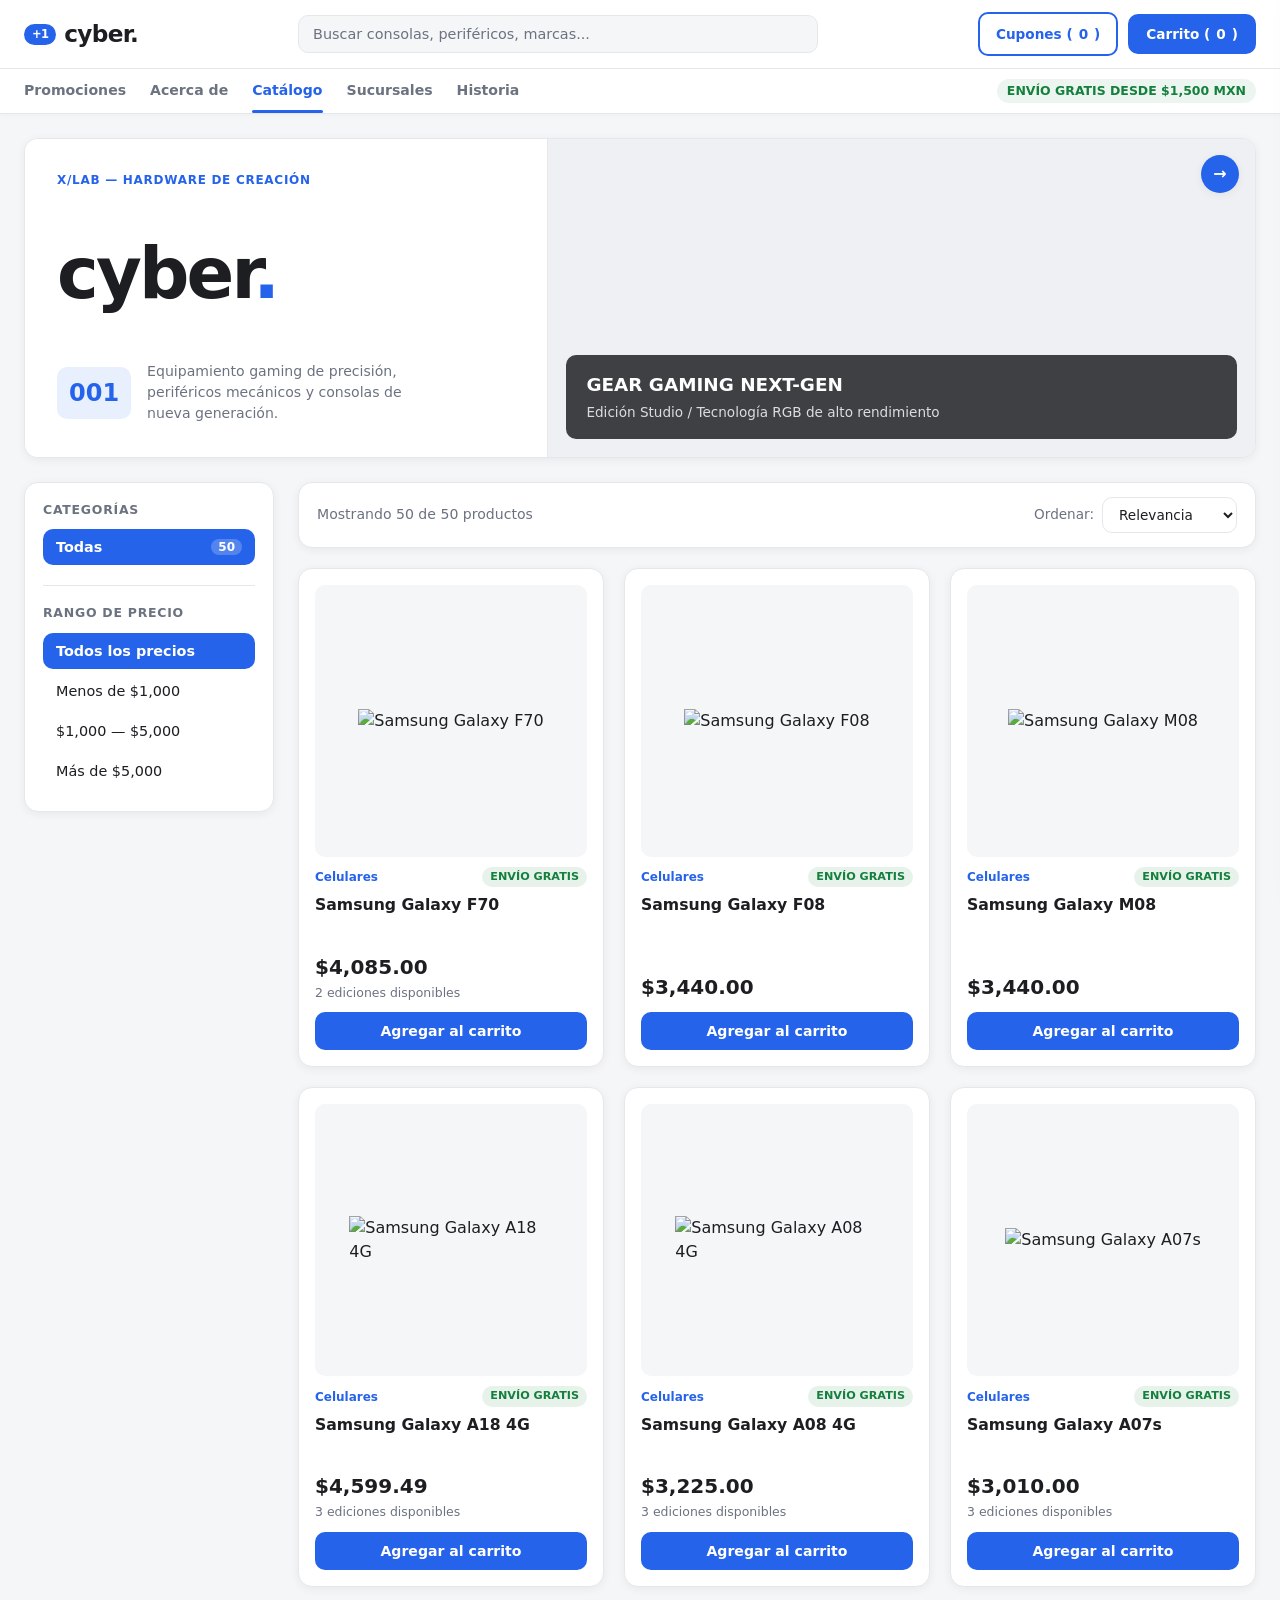
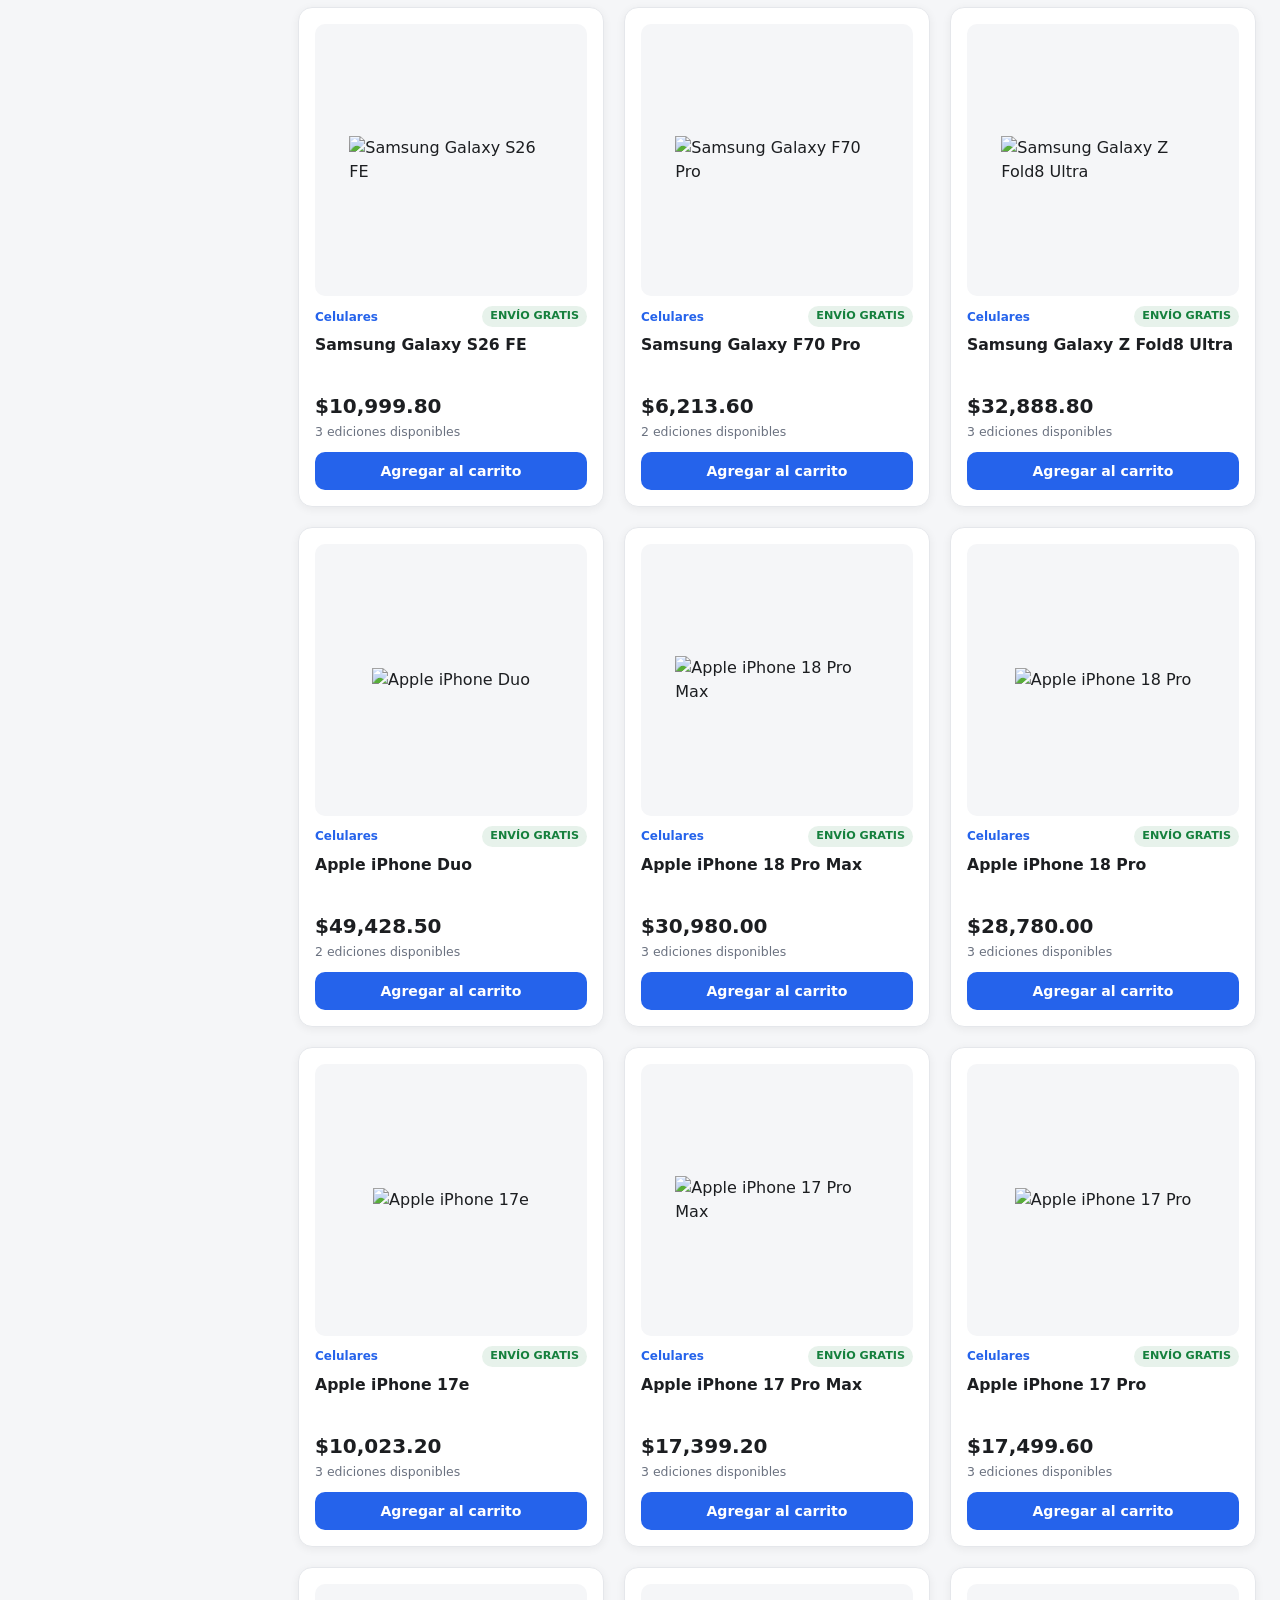
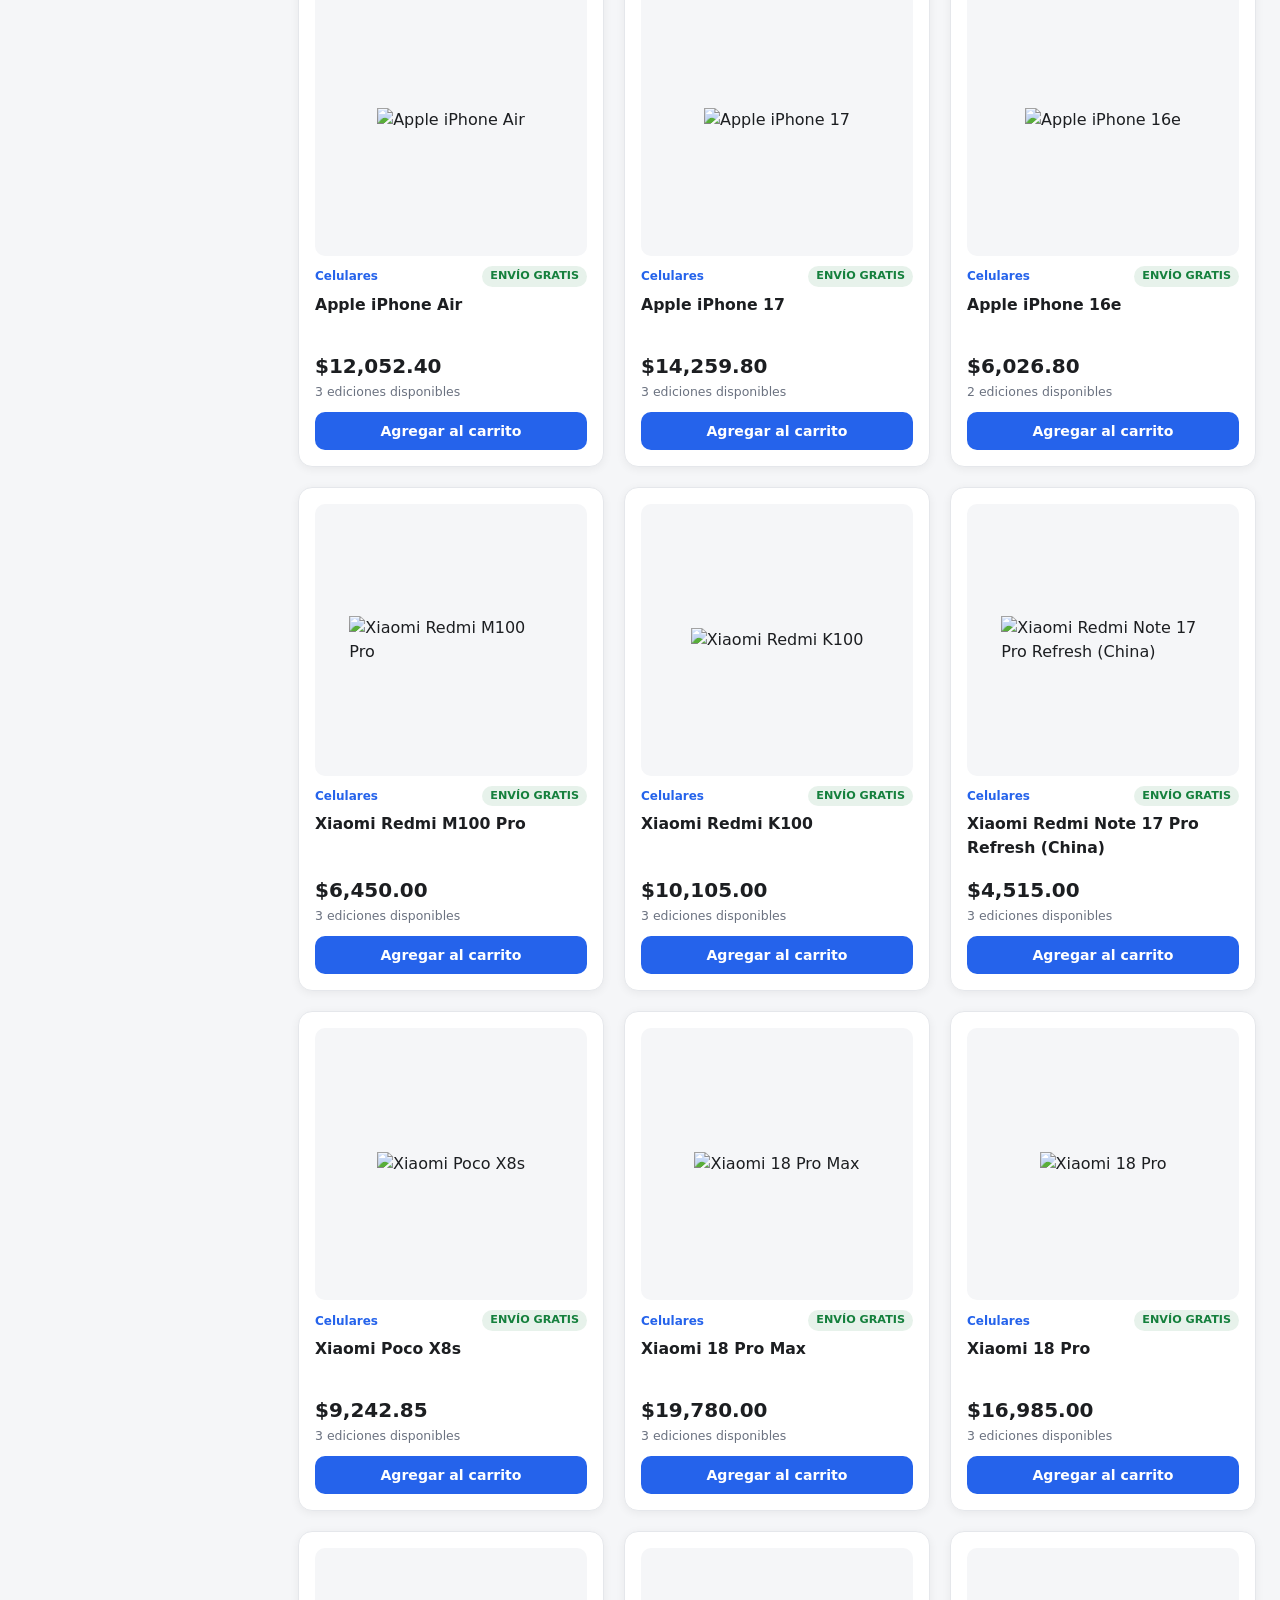
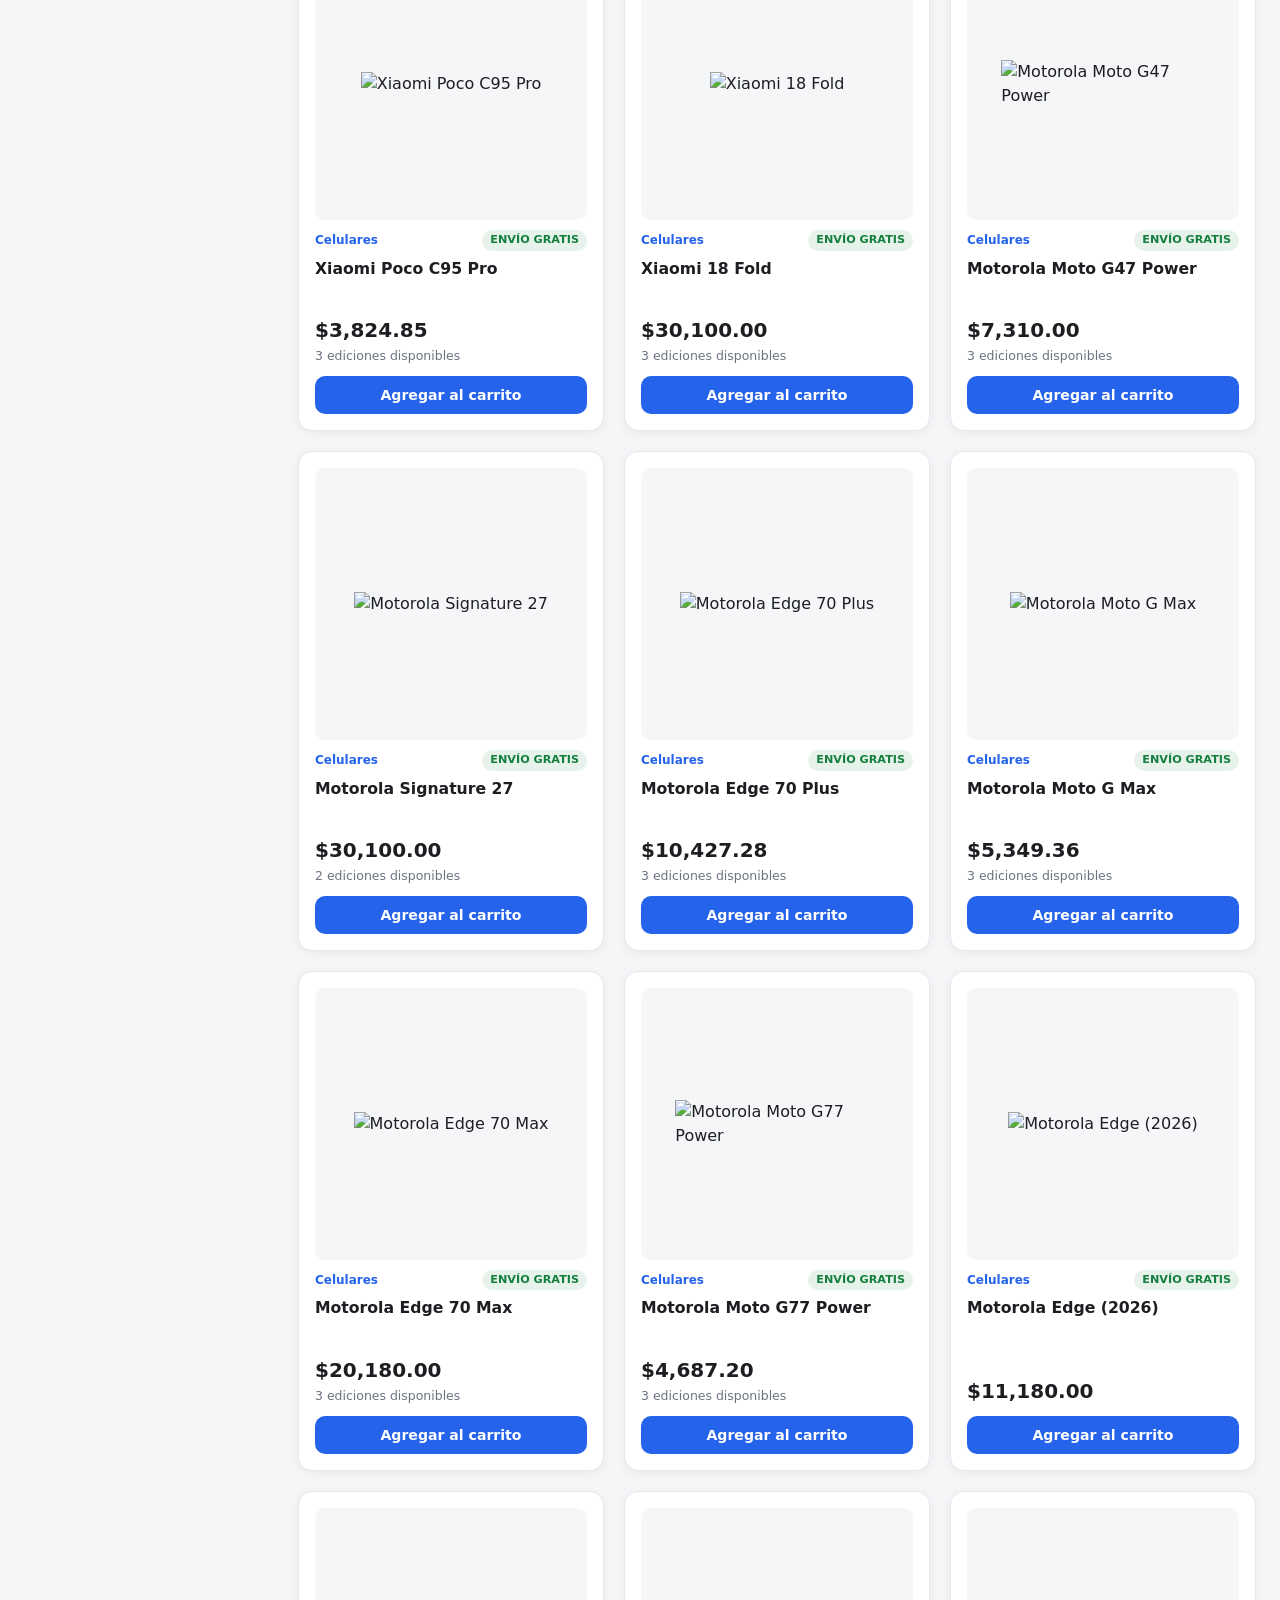
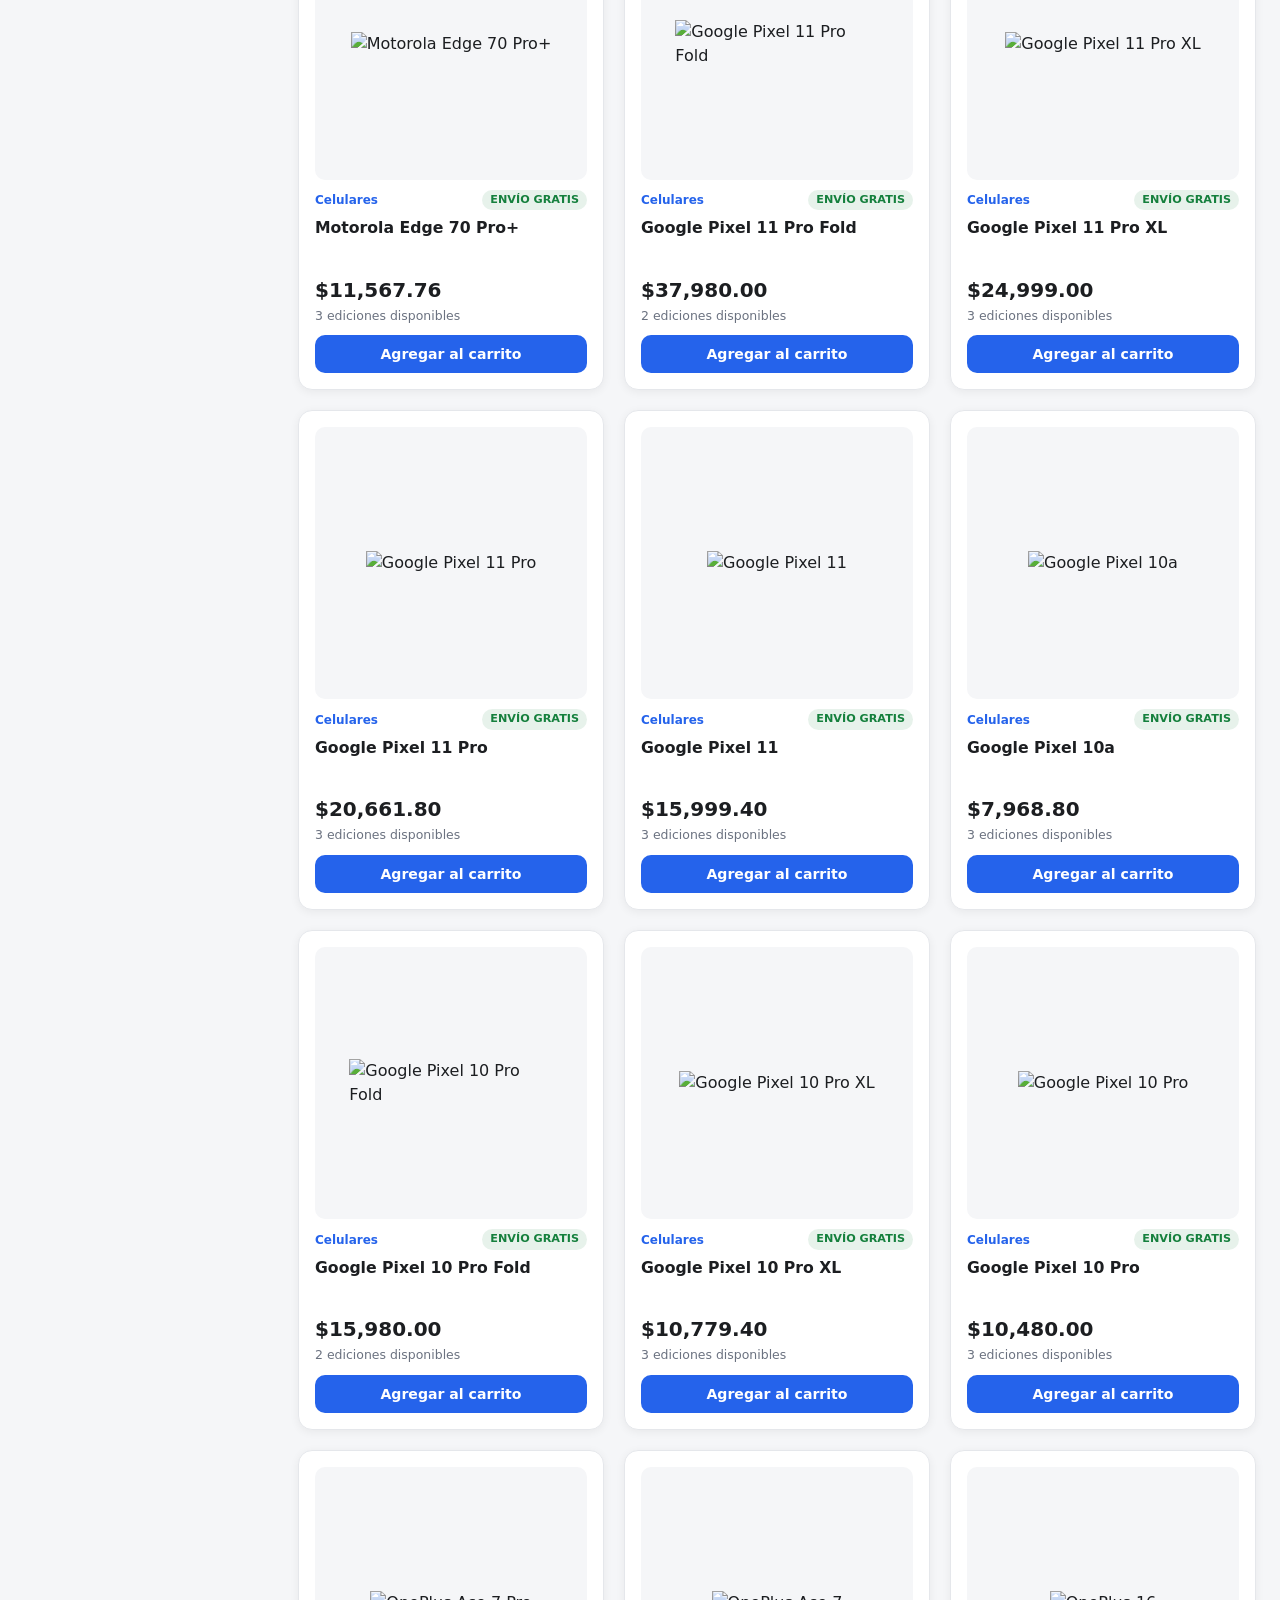
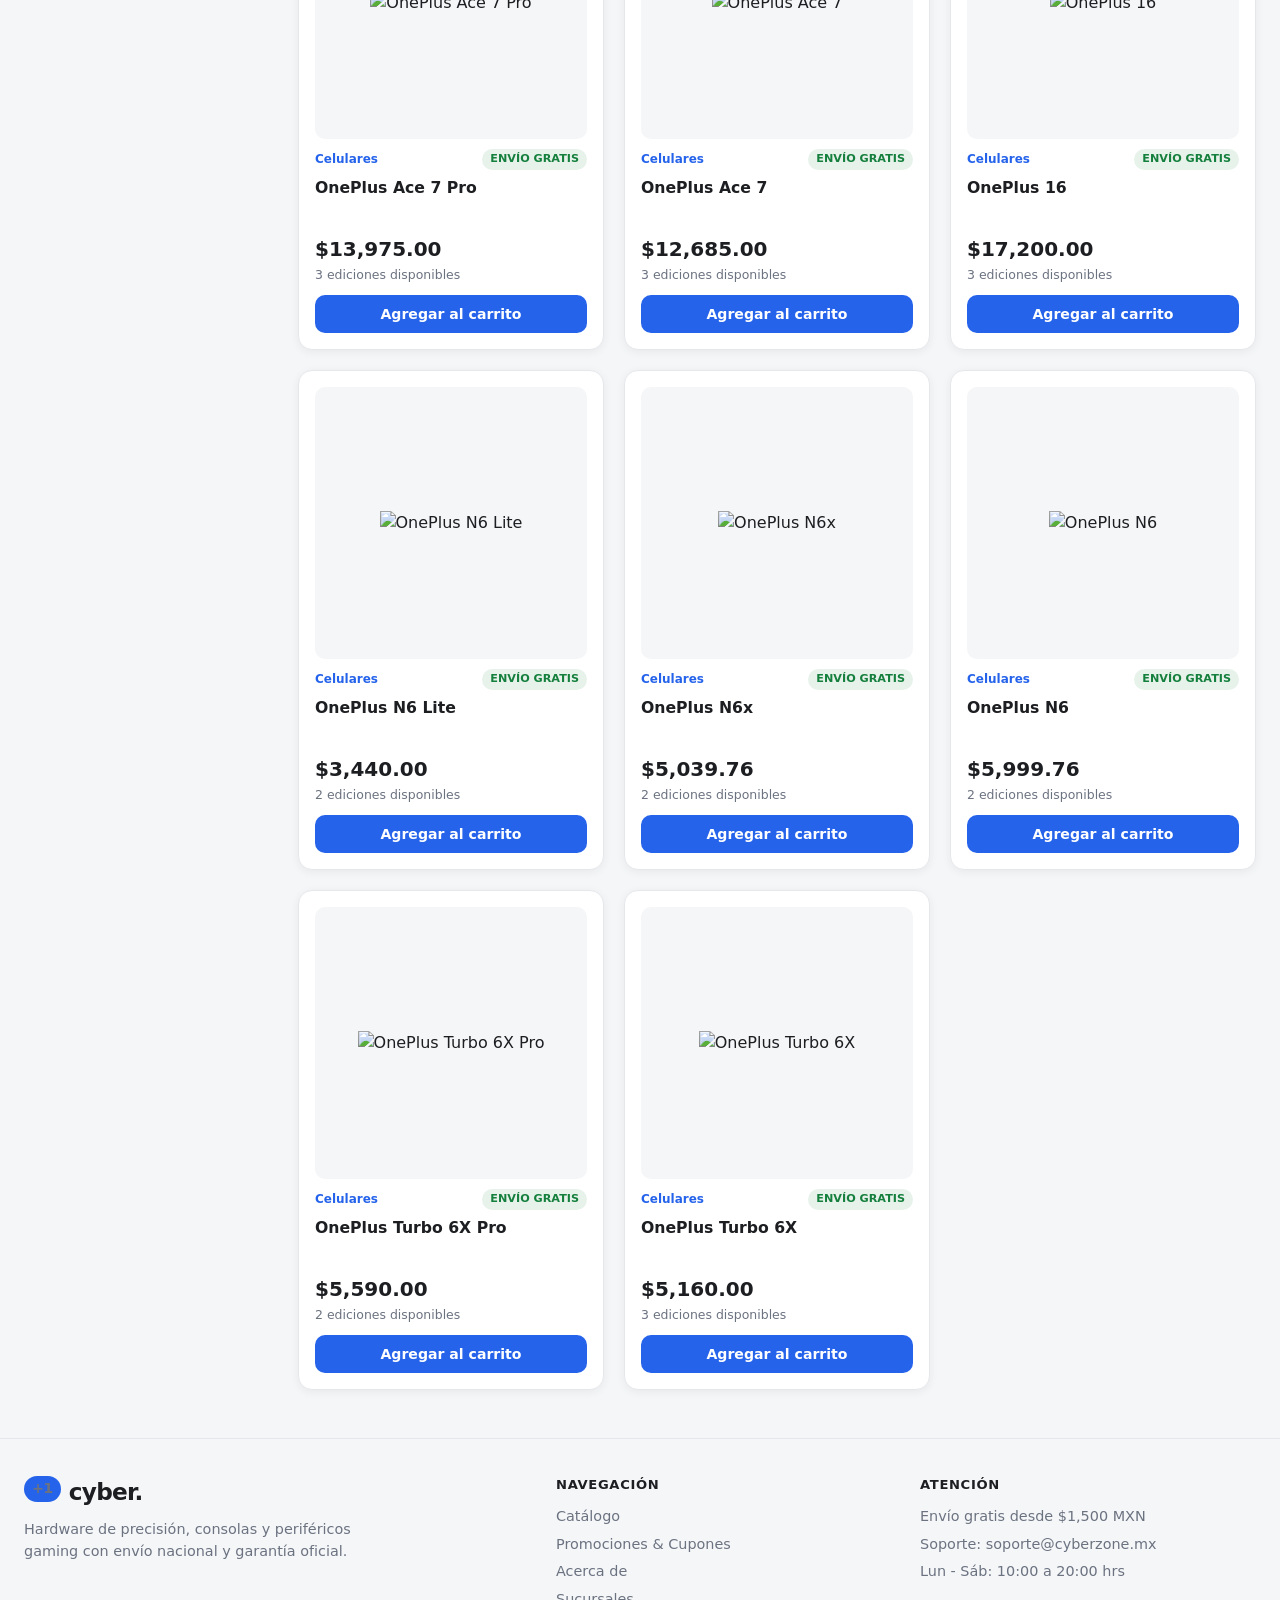
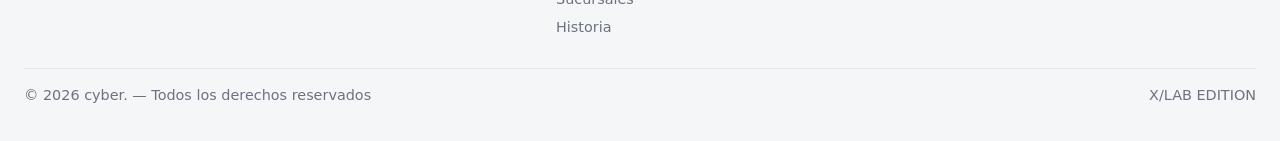
==== commit c167e9db: "The last Dance" ====
--- a/index.html
+++ b/index.html
@@ -1,246 +1,236 @@
-<!DOCTYPE html>
-<html lang="es">
-<head>
-  <meta charset="UTF-8">
-  <meta name="viewport" content="width=device-width, initial-scale=1.0">
-  <title>cyber. — Catálogo</title>
-  <link href="https://fonts.googleapis.com/css2?family=Bebas+Neue&family=IBM+Plex+Mono:wght@400;600&family=Space+Grotesk:wght@400;500;700&display=swap" rel="stylesheet">
-  <link rel="stylesheet" href="styles.css">
-</head>
-<body>
-  <div class="site-header">
-    <header>
-      <div class="logo" onclick="mostrarPaginaInicio()">
-        <span class="logo-index">+1</span> cyber.
-      </div>
-
-      <div class="search-wrapper">
-        <input type="text" id="search-input" class="search-box" placeholder="Buscar consolas, periféricos, marcas..." autocomplete="off">
-        <button type="button" id="search-clear-btn" class="search-clear-btn" aria-label="Limpiar búsqueda" hidden>✕</button>
-        <div id="search-autocomplete" class="search-autocomplete" hidden></div>
-      </div>
-
-      <div class="header-actions">
-        <a href="promociones.html" class="coupons-nav-btn">Cupones (<span id="coupons-count">0</span>)</a>
-        <button class="cart-button" onclick="toggleCarrito()">Carrito (<span id="cart-count">0</span>)</button>
-      </div>
-    </header>
-
-    <nav class="top-nav" aria-label="Navegación principal">
-      <div class="top-nav-links">
-        <a href="promociones.html" class="nav-link">Promociones</a>
-        <a href="acerca.html" class="nav-link">Acerca de</a>
-        <a href="index.html" class="nav-link active">Catálogo</a>
-        <a href="sucursales.html" class="nav-link">Sucursales</a>
-        <a href="historia.html" class="nav-link">Historia</a>
-      </div>
-      <span class="nav-meta">ENVÍO GRATIS DESDE $1,500 MXN</span>
-    </nav>
-  </div>
-
-  <div id="home-view" class="view active">
-    <section class="editorial-hero">
-      <div class="hero-frame">
-        <div class="hero-left">
-          <div class="hero-kicker">X/LAB — HARDWARE DE CREACIÓN</div>
-          <div class="hero-brand-display">cyber<span>.</span></div>
-          <div class="hero-bottom-row">
-            <div class="hero-index-num">001</div>
-            <p class="hero-copy">
-              Equipamiento gaming de precisión, periféricos mecánicos y consolas de nueva generación.
-            </p>
-          </div>
-        </div>
-
-        <div class="carousel-container">
-          <div class="hero-arrow-box" aria-hidden="true">→</div>
-          <div class="carousel-slide active" style="background-image: url('https://images.unsplash.com/photo-1542751371-adc38448a05e?w=1200');">
-            <div class="slide-content">
-              <div>
-                <div class="slide-title">GEAR GAMING NEXT-GEN</div>
-                <p>Edición Studio / Tecnología RGB de alto rendimiento</p>
-              </div>
-            </div>
-          </div>
-          <div class="carousel-slide" style="background-image: url('https://images.unsplash.com/photo-1511512578047-dfb367046420?w=1200');">
-            <div class="slide-content">
-              <div>
-                <div class="slide-title">NUEVOS LANZAMIENTOS</div>
-                <p>Consolas, mandos y teclados mecánicos para tu setup</p>
-              </div>
-            </div>
-          </div>
-        </div>
-      </div>
-    </section>
-
-    <div class="main-container">
-      <aside>
-        <div class="filter-group">
-          <h3>Categorías</h3>
-          <div id="category-filters">
-            <button class="cat-btn active" onclick="filtrarCategoria('Todas', this)">
-              <span>Todas</span><span class="cat-count" data-cat="Todas">0</span>
-            </button>
-            <button class="cat-btn" onclick="filtrarCategoria('Consolas', this)">
-              <span>Consolas</span><span class="cat-count" data-cat="Consolas">0</span>
-            </button>
-            <button class="cat-btn" onclick="filtrarCategoria('Periféricos RGB', this)">
-              <span>Periféricos RGB</span><span class="cat-count" data-cat="Periféricos RGB">0</span>
-            </button>
-            <button class="cat-btn" onclick="filtrarCategoria('Sillas & Setup', this)">
-              <span>Sillas &amp; Setup</span><span class="cat-count" data-cat="Sillas & Setup">0</span>
-            </button>
-            <button class="cat-btn" onclick="filtrarCategoria('Componentes', this)">
-              <span>Componentes</span><span class="cat-count" data-cat="Componentes">0</span>
-            </button>
-          </div>
-        </div>
-
-        <div class="filter-group">
-          <h3>Rango de Precio</h3>
-          <div id="price-filters">
-            <button class="cat-btn active" onclick="filtrarPrecio('all', this)">Todos los precios</button>
-            <button class="cat-btn" onclick="filtrarPrecio('under-1000', this)">Menos de $1,000</button>
-            <button class="cat-btn" onclick="filtrarPrecio('1000-5000', this)">$1,000 — $5,000</button>
-            <button class="cat-btn" onclick="filtrarPrecio('over-5000', this)">Más de $5,000</button>
-          </div>
-        </div>
-      </aside>
-
-      <section class="catalog-content">
-        <div class="catalog-toolbar">
-          <span id="results-counter" class="results-counter">Cargando productos...</span>
-          <div class="sort-wrapper">
-            <label for="sort-select">Ordenar:</label>
-            <select id="sort-select" class="sort-select" onchange="cambiarOrden(this.value)">
-              <option value="relevance">Relevancia</option>
-              <option value="price-asc">Menor precio</option>
-              <option value="price-desc">Mayor precio</option>
-            </select>
-          </div>
-        </div>
-
-        <main class="products-grid" id="products-container"></main>
-      </section>
-    </div>
-  </div>
-
-  <div id="product-detail-view" class="view">
-    <div class="detail-container">
-      <div class="detail-top-bar">
-        <button class="btn-back" onclick="mostrarPaginaInicio()">← Volver al Catálogo</button>
-        <nav id="detail-breadcrumbs" class="breadcrumbs" aria-label="Ruta de navegación"></nav>
-      </div>
-
-      <div class="detail-grid-3">
-        <!-- Columna 1: Galería -->
-        <div class="detail-gallery">
-          <div class="detail-img-frame">
-            <img id="detail-img" class="detail-img-main" src="" alt="">
-          </div>
-          <div class="design-section">
-            <div class="design-title">Edición / Variante: <span id="selected-design-name"></span></div>
-            <div id="detail-designs" class="design-list"></div>
-          </div>
-        </div>
-
-        <!-- Columna 2: Información -->
-        <div class="detail-info">
-          <div id="detail-category" class="detail-category"></div>
-          <h1 id="detail-title" class="detail-title"></h1>
-          <div class="detail-meta-tags">
-            <span class="meta-pill">GARANTÍA OFICIAL 12 MESES</span>
-            <span class="meta-pill">DISPONIBLE EN STOCK</span>
-          </div>
-          <div class="detail-specs-box">
-            <h3>Descripción del producto</h3>
-            <p id="detail-desc" class="detail-desc"></p>
-          </div>
-        </div>
-
-        <!-- Columna 3: Buy Box (Estilo Amazon / Mercado Libre) -->
-        <aside class="buy-box">
-          <div id="buy-box-price" class="detail-price"></div>
-          <div id="buy-box-discount" class="buy-box-discount" hidden></div>
-          <div id="buy-box-shipping" class="buy-box-shipping"></div>
-
-          <div class="buy-box-pickup">
-            Retiro gratis disponible en <a href="sucursales.html">nuestras sucursales</a>.
-          </div>
-
-          <div class="qty-row">
-            <span>Cantidad</span>
-            <div class="qty-control">
-              <button type="button" onclick="cambiarCantidadDetalle(-1)">−</button>
-              <span id="detail-qty">1</span>
-              <button type="button" onclick="cambiarCantidadDetalle(1)">+</button>
-            </div>
-          </div>
-
-          <button id="detail-add-btn" class="checkout-btn">Agregar al Carrito</button>
-          <button type="button" class="buy-now-btn" onclick="comprarAhoraDetalle()">Comprar Ahora</button>
-        </aside>
-      </div>
-
-      <section class="related-section" id="related-section" hidden>
-        <div class="related-header">
-          <h2>También te puede interesar</h2>
-          <span>Misma categoría</span>
-        </div>
-        <div id="related-products-grid" class="related-grid"></div>
-      </section>
-    </div>
-  </div>
-
-  <!-- Carrito Lateral -->
-  <div class="cart-drawer" id="cart-drawer">
-    <div class="cart-header">
-      <h2>TU CARRITO</h2>
-      <button class="close-btn" onclick="toggleCarrito()">✕</button>
-    </div>
-    <div class="cart-items" id="cart-items-container"></div>
-    <div class="cart-footer">
-      <div id="cart-coupon-status" class="cart-coupon-status"></div>
-      <div class="cart-summary">
-        <div class="summary-row"><span>Subtotal</span><span id="cart-subtotal">$0.00</span></div>
-        <div class="summary-row" id="cart-discount-row" hidden><span>Descuento</span><span id="cart-discount">-$0.00</span></div>
-        <div class="summary-row"><span>Envío</span><span id="cart-shipping">$0.00</span></div>
-        <div class="summary-row total"><span>Total</span><span>$<span id="cart-total">0.00</span></span></div>
-      </div>
-      <button class="checkout-btn" onclick="vaciarCarrito()">Finalizar Compra</button>
-    </div>
-  </div>
-
-  <div id="toast-container" class="toast-container" aria-live="polite"></div>
-
-  <footer class="site-footer">
-    <div class="footer-grid">
-      <div>
-        <div class="logo"><span class="logo-index">+1</span> cyber.</div>
-        <p class="footer-copy">Hardware de precisión, consolas y periféricos gaming con envío nacional y garantía oficial.</p>
-      </div>
-      <div>
-        <h4>Navegación</h4>
-        <a href="index.html">Catálogo</a>
-        <a href="promociones.html">Promociones &amp; Cupones</a>
-        <a href="acerca.html">Acerca de</a>
-        <a href="sucursales.html">Sucursales</a>
-        <a href="historia.html">Historia</a>
-      </div>
-      <div>
-        <h4>Atención</h4>
-        <span>Envío gratis desde $1,500 MXN</span>
-        <span>Soporte: soporte@cyberzone.mx</span>
-        <span>Lun - Sáb: 10:00 a 20:00 hrs</span>
-      </div>
-    </div>
-    <div class="footer-bottom">
-      <span>© 2026 cyber. — Todos los derechos reservados</span>
-      <span>X/LAB EDITION</span>
-    </div>
-  </footer>
-
-  <script src="app.js"></script>
-</body>
+<!DOCTYPE html>
+<html lang="es">
+<head>
+  <meta charset="UTF-8">
+  <meta name="viewport" content="width=device-width, initial-scale=1.0">
+  <title>cyber. — Catálogo</title>
+  <link href="https://fonts.googleapis.com/css2?family=Bebas+Neue&family=IBM+Plex+Mono:wght@400;600&family=Space+Grotesk:wght@400;500;700&display=swap" rel="stylesheet">
+  <link rel="stylesheet" href="styles.css">
+</head>
+<body>
+  <div class="site-header">
+    <header>
+      <div class="logo" onclick="mostrarPaginaInicio()">
+        <span class="logo-index">+1</span> cyber.
+      </div>
+
+      <div class="search-wrapper">
+        <input type="text" id="search-input" class="search-box" placeholder="Buscar consolas, periféricos, marcas..." autocomplete="off">
+        <button type="button" id="search-clear-btn" class="search-clear-btn" aria-label="Limpiar búsqueda" hidden>✕</button>
+        <div id="search-autocomplete" class="search-autocomplete" hidden></div>
+      </div>
+
+      <div class="header-actions">
+        <a href="promociones2.html" class="coupons-nav-btn">Cupones (<span id="coupons-count">0</span>)</a>
+        <button class="cart-button" onclick="toggleCarrito()">Carrito (<span id="cart-count">0</span>)</button>
+      </div>
+    </header>
+
+    <nav class="top-nav" aria-label="Navegación principal">
+      <div class="top-nav-links">
+        <a href="promociones.html" class="nav-link">Promociones</a>
+        <a href="acerca.html" class="nav-link">Acerca de</a>
+        <a href="index.html" class="nav-link active">Catálogo</a>
+        <a href="sucursales.html" class="nav-link">Sucursales</a>
+        <a href="historia.html" class="nav-link">Historia</a>
+      </div>
+      <span class="nav-meta">ENVÍO GRATIS DESDE $1,500 MXN</span>
+    </nav>
+  </div>
+
+  <div id="home-view" class="view active">
+    <section class="editorial-hero">
+      <div class="hero-frame">
+        <div class="hero-left">
+          <div class="hero-kicker">X/LAB — HARDWARE DE CREACIÓN</div>
+          <div class="hero-brand-display">cyber<span>.</span></div>
+          <div class="hero-bottom-row">
+            <div class="hero-index-num">001</div>
+            <p class="hero-copy">
+              Equipamiento gaming de precisión, periféricos mecánicos y consolas de nueva generación.
+            </p>
+          </div>
+        </div>
+
+        <div class="carousel-container">
+          <div class="hero-arrow-box" aria-hidden="true">→</div>
+          <div class="carousel-slide active" style="background-image: url('https://images.unsplash.com/photo-1542751371-adc38448a05e?w=1200');">
+            <div class="slide-content">
+              <div>
+                <div class="slide-title">GEAR GAMING NEXT-GEN</div>
+                <p>Edición Studio / Tecnología RGB de alto rendimiento</p>
+              </div>
+            </div>
+          </div>
+          <div class="carousel-slide" style="background-image: url('https://images.unsplash.com/photo-1511512578047-dfb367046420?w=1200');">
+            <div class="slide-content">
+              <div>
+                <div class="slide-title">NUEVOS LANZAMIENTOS</div>
+                <p>Consolas, mandos y teclados mecánicos para tu setup</p>
+              </div>
+            </div>
+          </div>
+        </div>
+      </div>
+    </section>
+
+    <div class="main-container">
+      <aside>
+        <div class="filter-group">
+          <h3>Categorías</h3>
+          <div id="category-filters">
+            <button class="cat-btn active" onclick="filtrarCategoria('Todas', this)">
+              <span>Todas</span><span class="cat-count" data-cat="Todas">0</span>
+            </button>
+
+          </div>
+        </div>
+
+        <div class="filter-group">
+          <h3>Rango de Precio</h3>
+          <div id="price-filters">
+            <button class="cat-btn active" onclick="filtrarPrecio('all', this)">Todos los precios</button>
+            <button class="cat-btn" onclick="filtrarPrecio('under-1000', this)">Menos de $1,000</button>
+            <button class="cat-btn" onclick="filtrarPrecio('1000-5000', this)">$1,000 — $5,000</button>
+            <button class="cat-btn" onclick="filtrarPrecio('over-5000', this)">Más de $5,000</button>
+          </div>
+        </div>
+      </aside>
+
+      <section class="catalog-content">
+        <div class="catalog-toolbar">
+          <span id="results-counter" class="results-counter">Cargando productos...</span>
+          <div class="sort-wrapper">
+            <label for="sort-select">Ordenar:</label>
+            <select id="sort-select" class="sort-select" onchange="cambiarOrden(this.value)">
+              <option value="relevance">Relevancia</option>
+              <option value="price-asc">Menor precio</option>
+              <option value="price-desc">Mayor precio</option>
+            </select>
+          </div>
+        </div>
+
+        <main class="products-grid" id="products-container"></main>
+      </section>
+    </div>
+  </div>
+
+  <div id="product-detail-view" class="view">
+    <div class="detail-container">
+      <div class="detail-top-bar">
+        <button class="btn-back" onclick="mostrarPaginaInicio()">← Volver al Catálogo</button>
+        <nav id="detail-breadcrumbs" class="breadcrumbs" aria-label="Ruta de navegación"></nav>
+      </div>
+
+      <div class="detail-grid-3">
+        <!-- Columna 1: Galería -->
+        <div class="detail-gallery">
+          <div class="detail-img-frame">
+            <img id="detail-img" class="detail-img-main" src="" alt="">
+          </div>
+          <div class="design-section">
+            <div class="design-title">Edición / Variante: <span id="selected-design-name"></span></div>
+            <div id="detail-designs" class="design-list"></div>
+          </div>
+        </div>
+
+        <!-- Columna 2: Información -->
+        <div class="detail-info">
+          <div id="detail-category" class="detail-category"></div>
+          <h1 id="detail-title" class="detail-title"></h1>
+          <div class="detail-meta-tags">
+            <span class="meta-pill">GARANTÍA OFICIAL 12 MESES</span>
+            <span class="meta-pill">DISPONIBLE EN STOCK</span>
+          </div>
+          <div class="detail-specs-box">
+            <h3>Descripción del producto</h3>
+            <p id="detail-desc" class="detail-desc"></p>
+          </div>
+        </div>
+
+        <!-- Columna 3: Buy Box (Estilo Amazon / Mercado Libre) -->
+        <aside class="buy-box">
+          <div id="buy-box-price" class="detail-price"></div>
+          <div id="buy-box-discount" class="buy-box-discount" hidden></div>
+          <div id="buy-box-shipping" class="buy-box-shipping"></div>
+
+          <div class="buy-box-pickup">
+            Retiro gratis disponible en <a href="sucursales.html">nuestras sucursales</a>.
+          </div>
+
+          <div class="qty-row">
+            <span>Cantidad</span>
+            <div class="qty-control">
+              <button type="button" onclick="cambiarCantidadDetalle(-1)">−</button>
+              <span id="detail-qty">1</span>
+              <button type="button" onclick="cambiarCantidadDetalle(1)">+</button>
+            </div>
+          </div>
+
+          <button id="detail-add-btn" class="checkout-btn">Agregar al Carrito</button>
+          <button type="button" class="buy-now-btn" onclick="comprarAhoraDetalle()">Comprar Ahora</button>
+        </aside>
+      </div>
+
+      <section class="related-section" id="related-section" hidden>
+        <div class="related-header">
+          <h2>También te puede interesar</h2>
+          <span>Misma categoría</span>
+        </div>
+        <div id="related-products-grid" class="related-grid"></div>
+      </section>
+    </div>
+  </div>
+
+  <!-- Carrito Lateral -->
+  <div class="cart-drawer" id="cart-drawer">
+    <div class="cart-header">
+      <h2>TU CARRITO</h2>
+      <button class="close-btn" onclick="toggleCarrito()">✕</button>
+    </div>
+    <div class="cart-items" id="cart-items-container"></div>
+    <div class="cart-footer">
+      <div id="cart-coupon-status" class="cart-coupon-status"></div>
+      <div class="cart-summary">
+        <div class="summary-row"><span>Subtotal</span><span id="cart-subtotal">$0.00</span></div>
+        <div class="summary-row" id="cart-discount-row" hidden><span>Descuento</span><span id="cart-discount">-$0.00</span></div>
+        <div class="summary-row"><span>Envío</span><span id="cart-shipping">$0.00</span></div>
+        <div class="summary-row total"><span>Total</span><span>$<span id="cart-total">0.00</span></span></div>
+      </div>
+      <button class="checkout-btn" onclick="vaciarCarrito()">Finalizar Compra</button>
+    </div>
+  </div>
+
+  <div id="toast-container" class="toast-container" aria-live="polite"></div>
+
+  <footer class="site-footer">
+    <div class="footer-grid">
+      <div>
+        <div class="logo"><span class="logo-index">+1</span> cyber.</div>
+        <p class="footer-copy">Hardware de precisión, consolas y periféricos gaming con envío nacional y garantía oficial.</p>
+      </div>
+      <div>
+        <h4>Navegación</h4>
+        <a href="index.html">Catálogo</a>
+        <a href="promociones.html">Promociones &amp; Cupones</a>
+        <a href="acerca.html">Acerca de</a>
+        <a href="sucursales.html">Sucursales</a>
+        <a href="historia.html">Historia</a>
+      </div>
+      <div>
+        <h4>Atención</h4>
+        <span>Envío gratis desde $1,500 MXN</span>
+        <span>Soporte: soporte@cyberzone.mx</span>
+        <span>Lun - Sáb: 10:00 a 20:00 hrs</span>
+      </div>
+    </div>
+    <div class="footer-bottom">
+      <span>© 2026 cyber. — Todos los derechos reservados</span>
+      <span>X/LAB EDITION</span>
+    </div>
+  </footer>
+
+  <script src="app.js"></script>
+  <script src="cupones.js"></script>
+</body>
 </html>
--- a/styles.css
+++ b/styles.css
@@ -1,1693 +1,1942 @@
-:root {
-  --bg: #f3f3f1;
-  --surface: #ffffff;
-  --surface-alt: #eaeae6;
-  --ink: #111111;
-  --muted: #6f6f6b;
-  --accent: #ff3b1d;
-  --accent-dark: #d92c11;
-  --green: #0a7b3e;
-  --line: rgba(17, 17, 17, 0.14);
-  --line-strong: #111111;
-  --font-display: 'Space Grotesk', sans-serif;
-  --font-condensed: 'Bebas Neue', sans-serif;
-  --font-mono: 'IBM Plex Mono', monospace;
-}
-
-* {
-  box-sizing: border-box;
-  margin: 0;
-  padding: 0;
-}
-
-html {
-  scroll-behavior: smooth;
-}
-
-body {
-  background-color: var(--bg);
-  color: var(--ink);
-  font-family: var(--font-display);
-  line-height: 1.45;
-  -webkit-font-smoothing: antialiased;
-}
-
-/* ===== HEADER & BUSCADOR PROTAGONISTA ===== */
-.site-header {
-  position: sticky;
-  top: 0;
-  z-index: 100;
-  background: rgba(243, 243, 241, 0.95);
-  backdrop-filter: blur(10px);
-  border-bottom: 1px solid var(--line);
-}
-
-header {
-  max-width: 1440px;
-  margin: 0 auto;
-  padding: 12px 28px;
-  display: flex;
-  justify-content: space-between;
-  align-items: center;
-  gap: 24px;
-}
-
-.logo {
-  display: inline-flex;
-  align-items: baseline;
-  gap: 8px;
-  font-family: var(--font-display);
-  font-size: 24px;
-  font-weight: 700;
-  letter-spacing: -0.04em;
-  color: var(--ink);
-  text-decoration: none;
-  cursor: pointer;
-  white-space: nowrap;
-}
-
-.logo-index {
-  font-family: var(--font-mono);
-  font-size: 11px;
-  font-weight: 600;
-  color: var(--muted);
-  letter-spacing: 0.08em;
-}
-
-.search-wrapper {
-  position: relative;
-  flex: 1;
-  max-width: 520px;
-}
-
-.search-box {
-  width: 100%;
-  padding: 9px 32px 9px 12px;
-  border: 1px solid var(--line);
-  background: var(--surface);
-  color: var(--ink);
-  font-family: var(--font-mono);
-  font-size: 12px;
-  outline: none;
-  transition: border-color 0.2s ease;
-}
-
-.search-box::placeholder {
-  color: var(--muted);
-}
-
-.search-box:focus {
-  border-color: var(--ink);
-}
-
-.search-clear-btn {
-  position: absolute;
-  right: 8px;
-  top: 50%;
-  transform: translateY(-50%);
-  background: transparent;
-  border: none;
-  color: var(--muted);
-  font-size: 14px;
-  cursor: pointer;
-  padding: 2px 6px;
-}
-
-.search-clear-btn:hover {
-  color: var(--ink);
-}
-
-.search-autocomplete {
-  position: absolute;
-  top: calc(100% + 4px);
-  left: 0;
-  right: 0;
-  background: var(--surface);
-  border: 1px solid var(--line-strong);
-  z-index: 150;
-  box-shadow: 0 12px 28px rgba(17, 17, 17, 0.12);
-}
-
-.autocomplete-item {
-  display: flex;
-  align-items: center;
-  gap: 12px;
-  padding: 10px 12px;
-  border-bottom: 1px solid var(--line);
-  cursor: pointer;
-  transition: background 0.15s ease;
-}
-
-.autocomplete-item:last-child {
-  border-bottom: none;
-}
-
-.autocomplete-item:hover {
-  background: var(--bg);
-}
-
-.autocomplete-item img {
-  width: 36px;
-  height: 36px;
-  object-fit: contain;
-  background: var(--surface);
-  border: 1px solid var(--line);
-}
-
-.autocomplete-item-info {
-  flex: 1;
-  min-width: 0;
-}
-
-.autocomplete-item-title {
-  font-size: 13px;
-  font-weight: 600;
-  white-space: nowrap;
-  overflow: hidden;
-  text-overflow: ellipsis;
-}
-
-.autocomplete-item-meta {
-  font-family: var(--font-mono);
-  font-size: 11px;
-  color: var(--muted);
-}
-
-.header-actions {
-  display: flex;
-  align-items: center;
-  gap: 10px;
-}
-
-.coupons-nav-btn,
-.cart-button {
-  background: var(--ink);
-  color: var(--surface);
-  border: 1px solid var(--ink);
-  padding: 9px 16px;
-  font-family: var(--font-mono);
-  font-size: 11px;
-  font-weight: 600;
-  text-transform: uppercase;
-  letter-spacing: 0.08em;
-  text-decoration: none;
-  cursor: pointer;
-  transition: all 0.2s ease;
-  white-space: nowrap;
-}
-
-.coupons-nav-btn {
-  background: transparent;
-  color: var(--ink);
-}
-
-.coupons-nav-btn:hover {
-  border-color: var(--accent);
-  color: var(--accent);
-}
-
-.cart-button:hover {
-  background: var(--accent);
-  border-color: var(--accent);
-}
-
-/* Barra superior de navegación */
-.top-nav {
-  max-width: 1440px;
-  margin: 0 auto;
-  padding: 0 28px;
-  border-top: 1px solid var(--line);
-  display: flex;
-  align-items: center;
-  justify-content: space-between;
-  gap: 12px;
-  overflow-x: auto;
-}
-
-.top-nav-links {
-  display: flex;
-  align-items: center;
-  gap: 28px;
-}
-
-.nav-link {
-  position: relative;
-  display: inline-block;
-  padding: 11px 0;
-  font-family: var(--font-mono);
-  font-size: 11px;
-  font-weight: 600;
-  letter-spacing: 0.12em;
-  text-transform: uppercase;
-  text-decoration: none;
-  color: var(--muted);
-  white-space: nowrap;
-  transition: color 0.2s ease;
-}
-
-.nav-link:hover,
-.nav-link.active {
-  color: var(--ink);
-}
-
-.nav-link.active::after {
-  content: "";
-  position: absolute;
-  left: 0;
-  right: 0;
-  bottom: 0;
-  height: 2px;
-  background: var(--accent);
-}
-
-.nav-meta {
-  font-family: var(--font-mono);
-  font-size: 10px;
-  letter-spacing: 0.12em;
-  text-transform: uppercase;
-  color: var(--muted);
-  white-space: nowrap;
-}
-
-/* ===== HERO EDITORIAL ===== */
-.editorial-hero {
-  max-width: 1440px;
-  margin: 22px auto 0;
-  padding: 0 28px;
-}
-
-.hero-frame {
-  position: relative;
-  display: grid;
-  grid-template-columns: 1fr 1.35fr;
-  background: var(--surface);
-  border: 1px solid var(--line);
-  min-height: 360px;
-  overflow: hidden;
-}
-
-.hero-left {
-  padding: 32px;
-  display: flex;
-  flex-direction: column;
-  justify-content: space-between;
-  border-right: 1px solid var(--line);
-  background: var(--surface);
-}
-
-.hero-kicker {
-  font-family: var(--font-mono);
-  font-size: 11px;
-  letter-spacing: 0.12em;
-  text-transform: uppercase;
-  color: var(--muted);
-}
-
-.hero-brand-display {
-  font-family: var(--font-display);
-  font-size: clamp(50px, 6.5vw, 84px);
-  font-weight: 700;
-  letter-spacing: -0.05em;
-  line-height: 0.92;
-  color: var(--ink);
-  margin: 16px 0;
-}
-
-.hero-brand-display span {
-  color: var(--accent);
-}
-
-.hero-bottom-row {
-  display: flex;
-  align-items: flex-end;
-  justify-content: space-between;
-  gap: 16px;
-}
-
-.hero-index-num {
-  font-family: var(--font-condensed);
-  font-size: 58px;
-  line-height: 0.85;
-  color: var(--ink);
-  writing-mode: vertical-rl;
-  transform: rotate(180deg);
-}
-
-.hero-copy {
-  font-family: var(--font-mono);
-  font-size: 11px;
-  line-height: 1.6;
-  text-transform: uppercase;
-  color: var(--muted);
-  max-width: 240px;
-}
-
-.carousel-container {
-  position: relative;
-  height: 100%;
-  min-height: 320px;
-  background: var(--surface-alt);
-  overflow: hidden;
-}
-
-.carousel-container::before {
-  content: "";
-  position: absolute;
-  left: 0;
-  right: 0;
-  bottom: 0;
-  height: 54%;
-  background: var(--accent);
-  z-index: 1;
-}
-
-.carousel-slide {
-  display: none;
-  position: relative;
-  height: 100%;
-  min-height: 320px;
-  background-size: cover;
-  background-position: center;
-  filter: grayscale(100%) contrast(1.1);
-  mix-blend-mode: multiply;
-  z-index: 2;
-}
-
-.carousel-slide.active {
-  display: block;
-}
-
-.slide-content {
-  position: absolute;
-  bottom: 22px;
-  left: 22px;
-  right: 22px;
-  padding: 16px 20px;
-  background: rgba(17, 17, 17, 0.88);
-  color: var(--surface);
-  z-index: 3;
-}
-
-.slide-title {
-  font-family: var(--font-display);
-  font-size: 20px;
-  font-weight: 700;
-}
-
-.slide-content p {
-  font-family: var(--font-mono);
-  font-size: 11px;
-  text-transform: uppercase;
-  letter-spacing: 0.06em;
-  color: rgba(255, 255, 255, 0.78);
-  margin-top: 4px;
-}
-
-.hero-arrow-box {
-  position: absolute;
-  left: 0;
-  bottom: 0;
-  width: 44px;
-  height: 44px;
-  background: var(--ink);
-  color: var(--surface);
-  display: flex;
-  align-items: center;
-  justify-content: center;
-  font-size: 18px;
-  z-index: 4;
-}
-
-/* ===== CATÁLOGO (SIDEBAR + TOOLBAR + GRID) ===== */
-.main-container {
-  max-width: 1440px;
-  margin: 28px auto 0;
-  padding: 0 28px;
-  display: grid;
-  grid-template-columns: 250px 1fr;
-  gap: 24px;
-  align-items: start;
-}
-
-aside {
-  background: var(--surface);
-  border: 1px solid var(--line);
-  padding: 20px;
-  position: sticky;
-  top: 118px;
-}
-
-.filter-group + .filter-group {
-  margin-top: 22px;
-  padding-top: 18px;
-  border-top: 1px solid var(--line);
-}
-
-aside h3 {
-  font-family: var(--font-mono);
-  font-size: 11px;
-  font-weight: 600;
-  text-transform: uppercase;
-  letter-spacing: 0.14em;
-  color: var(--muted);
-  margin-bottom: 12px;
-}
-
-aside button.cat-btn {
-  display: flex;
-  align-items: center;
-  justify-content: space-between;
-  width: 100%;
-  text-align: left;
-  padding: 9px 11px;
-  margin-bottom: 4px;
-  background: transparent;
-  border: 1px solid transparent;
-  color: var(--ink);
-  font-family: var(--font-display);
-  font-size: 14px;
-  font-weight: 500;
-  cursor: pointer;
-  transition: all 0.15s ease;
-}
-
-aside button.cat-btn:hover {
-  background: var(--bg);
-}
-
-aside button.cat-btn.active {
-  background: var(--ink);
-  color: var(--surface);
-  font-weight: 600;
-}
-
-.cat-count {
-  font-family: var(--font-mono);
-  font-size: 11px;
-  opacity: 0.7;
-}
-
-.catalog-content {
-  min-width: 0;
-}
-
-.catalog-toolbar {
-  display: flex;
-  justify-content: space-between;
-  align-items: center;
-  gap: 16px;
-  padding: 12px 16px;
-  margin-bottom: 16px;
-  background: var(--surface);
-  border: 1px solid var(--line);
-  flex-wrap: wrap;
-}
-
-.results-counter {
-  font-family: var(--font-mono);
-  font-size: 11px;
-  text-transform: uppercase;
-  letter-spacing: 0.08em;
-  color: var(--muted);
-}
-
-.sort-wrapper {
-  display: flex;
-  align-items: center;
-  gap: 8px;
-  font-family: var(--font-mono);
-  font-size: 11px;
-  text-transform: uppercase;
-  color: var(--muted);
-}
-
-.sort-select {
-  background: var(--bg);
-  border: 1px solid var(--line);
-  color: var(--ink);
-  padding: 6px 10px;
-  font-family: var(--font-mono);
-  font-size: 11px;
-  cursor: pointer;
-  outline: none;
-}
-
-.products-grid {
-  display: grid;
-  grid-template-columns: repeat(auto-fill, minmax(245px, 1fr));
-  gap: 1px;
-  background: var(--line);
-  border: 1px solid var(--line);
-}
-
-.product-card {
-  background: var(--surface);
-  padding: 18px;
-  display: flex;
-  flex-direction: column;
-  justify-content: space-between;
-  gap: 12px;
-  transition: background 0.2s ease;
-}
-
-.product-card:hover {
-  background: #fafaf8;
-}
-
-.product-img-wrap {
-  width: 100%;
-  height: 200px;
-  background: #ffffff;
-  display: flex;
-  align-items: center;
-  justify-content: center;
-  padding: 10px;
-  cursor: pointer;
-  overflow: hidden;
-}
-
-.product-img {
-  max-width: 100%;
-  max-height: 100%;
-  object-fit: contain;
-  transition: transform 0.25s ease;
-}
-
-.product-card:hover .product-img {
-  transform: scale(1.04);
-}
-
-.product-badges {
-  display: flex;
-  align-items: center;
-  justify-content: space-between;
-  gap: 8px;
-  margin-bottom: 6px;
-}
-
-.product-cat-label {
-  font-family: var(--font-mono);
-  font-size: 10px;
-  text-transform: uppercase;
-  letter-spacing: 0.08em;
-  color: var(--muted);
-}
-
-.free-shipping-tag {
-  font-family: var(--font-mono);
-  font-size: 10px;
-  font-weight: 600;
-  color: var(--green);
-  letter-spacing: 0.04em;
-}
-
-.product-title {
-  font-family: var(--font-display);
-  font-size: 15px;
-  font-weight: 700;
-  color: var(--ink);
-  margin-bottom: 6px;
-  cursor: pointer;
-  display: -webkit-box;
-  -webkit-line-clamp: 2;
-  -webkit-box-orient: vertical;
-  overflow: hidden;
-  min-height: 42px;
-}
-
-.product-price {
-  font-family: var(--font-mono);
-  font-size: 18px;
-  font-weight: 600;
-  color: var(--ink);
-}
-
-.product-variants {
-  font-family: var(--font-mono);
-  font-size: 10px;
-  color: var(--muted);
-  margin-top: 2px;
-}
-
-.btn-add {
-  width: 100%;
-  margin-top: 10px;
-  background: var(--ink);
-  color: var(--surface);
-  border: none;
-  padding: 10px 14px;
-  font-family: var(--font-mono);
-  font-size: 11px;
-  font-weight: 600;
-  text-transform: uppercase;
-  letter-spacing: 0.1em;
-  cursor: pointer;
-  transition: background 0.2s ease;
-}
-
-.btn-add:hover {
-  background: var(--accent);
-}
-
-.empty-state {
-  grid-column: 1 / -1;
-  background: var(--surface);
-  padding: 48px 24px;
-  text-align: center;
-  font-family: var(--font-mono);
-  font-size: 13px;
-  color: var(--muted);
-}
-
-/* ===== VISTAS Y DETALLE BUY BOX (3 COLUMNAS) ===== */
-.view {
-  display: none;
-}
-
-.view.active {
-  display: block;
-}
-
-.detail-container {
-  max-width: 1360px;
-  margin: 24px auto;
-  padding: 28px;
-  background: var(--surface);
-  border: 1px solid var(--line);
-}
-
-.detail-top-bar {
-  display: flex;
-  align-items: center;
-  justify-content: space-between;
-  flex-wrap: wrap;
-  gap: 14px;
-  padding-bottom: 18px;
-  margin-bottom: 24px;
-  border-bottom: 1px solid var(--line);
-}
-
-.btn-back {
-  background: transparent;
-  border: 1px solid var(--line-strong);
-  color: var(--ink);
-  padding: 8px 14px;
-  font-family: var(--font-mono);
-  font-size: 11px;
-  font-weight: 600;
-  text-transform: uppercase;
-  letter-spacing: 0.08em;
-  cursor: pointer;
-  transition: all 0.2s ease;
-}
-
-.btn-back:hover {
-  background: var(--ink);
-  color: var(--surface);
-}
-
-.breadcrumbs {
-  font-family: var(--font-mono);
-  font-size: 11px;
-  color: var(--muted);
-  text-transform: uppercase;
-  letter-spacing: 0.06em;
-}
-
-.breadcrumbs button {
-  background: none;
-  border: none;
-  color: var(--ink);
-  font: inherit;
-  text-transform: inherit;
-  cursor: pointer;
-  text-decoration: underline;
-}
-
-.detail-grid-3 {
-  display: grid;
-  grid-template-columns: 1.05fr 1.15fr 0.85fr;
-  gap: 32px;
-  align-items: start;
-}
-
-.detail-img-frame {
-  background: #ffffff;
-  border: 1px solid var(--line);
-  padding: 20px;
-  height: 400px;
-  display: flex;
-  align-items: center;
-  justify-content: center;
-}
-
-.detail-img-main {
-  max-width: 100%;
-  max-height: 100%;
-  object-fit: contain;
-}
-
-.detail-category {
-  font-family: var(--font-mono);
-  font-size: 11px;
-  font-weight: 600;
-  text-transform: uppercase;
-  letter-spacing: 0.12em;
-  color: var(--accent);
-  margin-bottom: 10px;
-}
-
-.detail-title {
-  font-family: var(--font-display);
-  font-size: 30px;
-  font-weight: 700;
-  letter-spacing: -0.03em;
-  line-height: 1.15;
-  color: var(--ink);
-  margin-bottom: 14px;
-}
-
-.detail-meta-tags {
-  display: flex;
-  flex-wrap: wrap;
-  gap: 8px;
-  margin-bottom: 20px;
-}
-
-.meta-pill {
-  font-family: var(--font-mono);
-  font-size: 10px;
-  font-weight: 600;
-  padding: 4px 10px;
-  background: var(--bg);
-  border: 1px solid var(--line);
-}
-
-.detail-specs-box {
-  padding-top: 16px;
-  border-top: 1px solid var(--line);
-}
-
-.detail-specs-box h3 {
-  font-family: var(--font-mono);
-  font-size: 11px;
-  text-transform: uppercase;
-  letter-spacing: 0.1em;
-  color: var(--muted);
-  margin-bottom: 8px;
-}
-
-.detail-desc {
-  font-size: 15px;
-  line-height: 1.65;
-  color: var(--ink);
-}
-
-.design-section {
-  margin-top: 16px;
-}
-
-.design-title {
-  font-family: var(--font-mono);
-  font-size: 11px;
-  text-transform: uppercase;
-  letter-spacing: 0.08em;
-  color: var(--muted);
-  margin-bottom: 10px;
-}
-
-.design-title span {
-  color: var(--ink);
-  font-weight: 600;
-}
-
-.design-list {
-  display: flex;
-  gap: 10px;
-  flex-wrap: wrap;
-}
-
-.design-thumb {
-  width: 64px;
-  height: 64px;
-  object-fit: contain;
-  background: #ffffff;
-  padding: 4px;
-  cursor: pointer;
-  border: 1px solid var(--line);
-}
-
-.design-thumb.active {
-  border: 2px solid var(--accent);
-}
-
-.buy-box {
-  position: static;
-  background: var(--bg);
-  border: 1px solid var(--line-strong);
-  padding: 22px;
-}
-
-.detail-price {
-  font-family: var(--font-mono);
-  font-size: 28px;
-  font-weight: 600;
-  color: var(--ink);
-}
-
-.buy-box-discount {
-  font-family: var(--font-mono);
-  font-size: 12px;
-  color: var(--accent);
-  font-weight: 600;
-  margin-top: 4px;
-}
-
-.buy-box-shipping {
-  font-family: var(--font-mono);
-  font-size: 11px;
-  font-weight: 600;
-  color: var(--green);
-  margin: 14px 0 8px;
-}
-
-.buy-box-pickup {
-  font-size: 13px;
-  color: var(--muted);
-  padding-bottom: 14px;
-  border-bottom: 1px solid var(--line);
-}
-
-.buy-box-pickup a {
-  color: var(--ink);
-  font-weight: 600;
-}
-
-.qty-row {
-  display: flex;
-  justify-content: space-between;
-  align-items: center;
-  margin: 16px 0;
-  font-family: var(--font-mono);
-  font-size: 12px;
-  text-transform: uppercase;
-}
-
-.qty-control {
-  display: inline-flex;
-  align-items: center;
-  border: 1px solid var(--line-strong);
-  background: var(--surface);
-}
-
-.qty-control button {
-  width: 30px;
-  height: 30px;
-  border: none;
-  background: transparent;
-  font-size: 16px;
-  cursor: pointer;
-}
-
-.qty-control span {
-  min-width: 32px;
-  text-align: center;
-  font-family: var(--font-mono);
-  font-weight: 600;
-}
-
-.buy-now-btn {
-  width: 100%;
-  margin-top: 8px;
-  padding: 12px 16px;
-  background: var(--ink);
-  color: var(--surface);
-  border: none;
-  font-family: var(--font-mono);
-  font-size: 11px;
-  font-weight: 600;
-  letter-spacing: 0.1em;
-  text-transform: uppercase;
-  cursor: pointer;
-}
-
-.buy-now-btn:hover {
-  background: #2b2b2b;
-}
-
-.related-section {
-  margin-top: 40px;
-  padding-top: 28px;
-  border-top: 1px solid var(--line);
-}
-
-.related-header {
-  display: flex;
-  justify-content: space-between;
-  align-items: baseline;
-  margin-bottom: 16px;
-}
-
-.related-header h2 {
-  font-size: 20px;
-  letter-spacing: -0.02em;
-}
-
-.related-header span {
-  font-family: var(--font-mono);
-  font-size: 11px;
-  text-transform: uppercase;
-  color: var(--muted);
-}
-
-.related-grid {
-  display: grid;
-  grid-template-columns: repeat(auto-fill, minmax(220px, 1fr));
-  gap: 1px;
-  background: var(--line);
-  border: 1px solid var(--line);
-}
-
-/* ===== CARRITO LATERAL ===== */
-.cart-drawer {
-  position: fixed;
-  top: 0;
-  right: -430px;
-  width: 400px;
-  max-width: 100vw;
-  height: 100%;
-  background: var(--surface);
-  border-left: 1px solid var(--line-strong);
-  transition: right 0.28s ease;
-  padding: 24px;
-  display: flex;
-  flex-direction: column;
-  z-index: 200;
-}
-
-.cart-drawer.open {
-  right: 0;
-}
-
-.cart-header {
-  display: flex;
-  justify-content: space-between;
-  align-items: center;
-  padding-bottom: 14px;
-  margin-bottom: 14px;
-  border-bottom: 1px solid var(--line);
-}
-
-.cart-header h2 {
-  font-size: 18px;
-  font-weight: 700;
-}
-
-.close-btn {
-  background: transparent;
-  border: 1px solid var(--line);
-  width: 32px;
-  height: 32px;
-  color: var(--ink);
-  font-size: 16px;
-  cursor: pointer;
-}
-
-.close-btn:hover {
-  background: var(--ink);
-  color: var(--surface);
-}
-
-.cart-items {
-  flex: 1;
-  overflow-y: auto;
-}
-
-.cart-item {
-  display: flex;
-  gap: 12px;
-  padding: 12px 0;
-  border-bottom: 1px solid var(--line);
-  align-items: center;
-}
-
-.cart-item img {
-  width: 54px;
-  height: 54px;
-  object-fit: contain;
-  background: #ffffff;
-  border: 1px solid var(--line);
-}
-
-.cart-item-info {
-  flex: 1;
-  min-width: 0;
-}
-
-.cart-item-title {
-  font-size: 13px;
-  font-weight: 700;
-}
-
-.cart-item-variant {
-  font-family: var(--font-mono);
-  font-size: 10px;
-  color: var(--muted);
-}
-
-.cart-item-controls {
-  display: flex;
-  align-items: center;
-  gap: 8px;
-  margin-top: 6px;
-}
-
-.cart-qty-btn {
-  width: 24px;
-  height: 24px;
-  border: 1px solid var(--line);
-  background: var(--bg);
-  cursor: pointer;
-}
-
-.cart-remove-btn {
-  background: none;
-  border: none;
-  color: var(--muted);
-  font-family: var(--font-mono);
-  font-size: 11px;
-  cursor: pointer;
-  margin-left: auto;
-}
-
-.cart-remove-btn:hover {
-  color: var(--accent);
-}
-
-.cart-footer {
-  margin-top: 12px;
-  border-top: 1px solid var(--line-strong);
-  padding-top: 14px;
-}
-
-.cart-coupon-status {
-  font-family: var(--font-mono);
-  font-size: 11px;
-  color: var(--accent);
-  margin-bottom: 10px;
-  font-weight: 600;
-  display: flex;
-  justify-content: space-between;
-  align-items: center;
-}
-
-.cart-summary {
-  display: flex;
-  flex-direction: column;
-  gap: 6px;
-  margin-bottom: 10px;
-}
-
-.summary-row {
-  display: flex;
-  justify-content: space-between;
-  font-family: var(--font-mono);
-  font-size: 12px;
-  color: var(--muted);
-}
-
-.summary-row.total {
-  font-size: 16px;
-  font-weight: 600;
-  color: var(--ink);
-  padding-top: 8px;
-  border-top: 1px solid var(--line);
-}
-
-.checkout-btn {
-  width: 100%;
-  background: var(--accent);
-  border: none;
-  padding: 13px 18px;
-  color: var(--surface);
-  font-family: var(--font-mono);
-  font-size: 12px;
-  font-weight: 600;
-  letter-spacing: 0.1em;
-  text-transform: uppercase;
-  cursor: pointer;
-  transition: background 0.2s ease;
-}
-
-.checkout-btn:hover {
-  background: var(--ink);
-}
-
-/* ===== TOAST ===== */
-.toast-container {
-  position: fixed;
-  right: 24px;
-  bottom: 24px;
-  z-index: 9999;
-  display: flex;
-  flex-direction: column;
-  gap: 8px;
-}
-
-.toast {
-  background: var(--ink);
-  color: var(--surface);
-  border-left: 4px solid var(--accent);
-  padding: 12px 18px;
-  font-family: var(--font-mono);
-  font-size: 12px;
-  box-shadow: 0 8px 24px rgba(0, 0, 0, 0.2);
-}
-
-/* ===== PÁGINAS INTERNAS ===== */
-.page-container {
-  max-width: 1440px;
-  margin: 28px auto 0;
-  padding: 0 28px;
-}
-
-.page-hero {
-  position: relative;
-  background: var(--surface);
-  border: 1px solid var(--line);
-  padding: 40px 36px;
-  margin-bottom: 28px;
-  display: flex;
-  align-items: flex-end;
-  justify-content: space-between;
-  gap: 24px;
-  flex-wrap: wrap;
-}
-
-.page-hero::after {
-  content: "";
-  position: absolute;
-  right: 0;
-  bottom: 0;
-  width: 44px;
-  height: 44px;
-  background: var(--accent);
-}
-
-.page-hero-kicker {
-  font-family: var(--font-mono);
-  font-size: 11px;
-  text-transform: uppercase;
-  letter-spacing: 0.12em;
-  color: var(--accent);
-  margin-bottom: 10px;
-}
-
-.page-hero h1 {
-  font-size: clamp(32px, 4.5vw, 54px);
-  font-weight: 700;
-  letter-spacing: -0.04em;
-  line-height: 1;
-  margin-bottom: 10px;
-}
-
-.page-hero p {
-  font-size: 16px;
-  color: var(--muted);
-  max-width: 580px;
-}
-
-.page-hero-index {
-  font-family: var(--font-condensed);
-  font-size: 56px;
-  line-height: 1;
-  padding-right: 48px;
-}
-
-.info-grid {
-  display: grid;
-  grid-template-columns: repeat(auto-fit, minmax(280px, 1fr));
-  gap: 1px;
-  background: var(--line);
-  border: 1px solid var(--line);
-}
-
-.info-card {
-  background: var(--surface);
-  padding: 28px;
-  display: flex;
-  flex-direction: column;
-  justify-content: space-between;
-  gap: 14px;
-}
-
-.info-card .tag {
-  width: fit-content;
-  font-family: var(--font-mono);
-  font-size: 10px;
-  font-weight: 600;
-  text-transform: uppercase;
-  letter-spacing: 0.1em;
-  padding: 4px 10px;
-  background: var(--accent);
-  color: var(--surface);
-}
-
-.info-card h2 {
-  font-size: 22px;
-  letter-spacing: -0.02em;
-}
-
-.info-card p {
-  font-size: 15px;
-  color: var(--muted);
-}
-
-.btn-cyber {
-  display: inline-flex;
-  align-items: center;
-  width: fit-content;
-  font-family: var(--font-mono);
-  font-size: 11px;
-  font-weight: 600;
-  text-transform: uppercase;
-  letter-spacing: 0.08em;
-  text-decoration: none;
-  color: var(--surface);
-  background: var(--ink);
-  border: none;
-  padding: 10px 18px;
-  cursor: pointer;
-}
-
-.btn-cyber:hover {
-  background: var(--accent);
-}
-
-/* ===== CUPONES & RULETA ===== */
-.coupons-section {
-  background: var(--surface);
-  border: 1px solid var(--line);
-  padding: 28px;
-  margin-bottom: 28px;
-}
-
-.coupons-section-header {
-  display: flex;
-  justify-content: space-between;
-  align-items: center;
-  flex-wrap: wrap;
-  gap: 16px;
-  padding-bottom: 18px;
-  margin-bottom: 20px;
-  border-bottom: 1px solid var(--line);
-}
-
-.coupons-section-header p {
-  font-family: var(--font-mono);
-  font-size: 11px;
-  text-transform: uppercase;
-  color: var(--muted);
-  margin-top: 4px;
-}
-
-.open-wheel-btn {
-  background: var(--accent);
-  border: none;
-  padding: 11px 20px;
-  color: var(--surface);
-  font-family: var(--font-mono);
-  font-size: 11px;
-  font-weight: 600;
-  letter-spacing: 0.1em;
-  text-transform: uppercase;
-  cursor: pointer;
-}
-
-.coupons-grid {
-  display: grid;
-  grid-template-columns: repeat(auto-fill, minmax(260px, 1fr));
-  gap: 16px;
-}
-
-.coupon-card {
-  background: var(--bg);
-  border: 1px dashed var(--line-strong);
-  padding: 18px;
-  display: flex;
-  flex-direction: column;
-  justify-content: space-between;
-  gap: 10px;
-}
-
-.coupon-card.won-coupon {
-  border-style: solid;
-  border-color: var(--accent);
-  background: #fff5f3;
-}
-
-.coupon-card-badge {
-  width: fit-content;
-  background: var(--ink);
-  color: var(--surface);
-  font-family: var(--font-mono);
-  font-size: 10px;
-  padding: 3px 8px;
-  text-transform: uppercase;
-}
-
-.coupon-card.won-coupon .coupon-card-badge {
-  background: var(--accent);
-}
-
-.coupon-card-title {
-  font-size: 20px;
-  font-weight: 700;
-}
-
-.coupon-card-desc {
-  font-size: 13px;
-  color: var(--muted);
-}
-
-.coupon-card-footer {
-  display: flex;
-  align-items: center;
-  justify-content: space-between;
-  gap: 8px;
-}
-
-.coupon-card-code {
-  font-family: var(--font-mono);
-  font-size: 13px;
-  font-weight: 600;
-  background: var(--surface);
-  padding: 6px 10px;
-  border: 1px solid var(--line);
-}
-
-.coupon-card-actions {
-  display: flex;
-  gap: 6px;
-}
-
-.coupon-btn-copy,
-.coupon-btn-apply {
-  border: 1px solid var(--ink);
-  padding: 7px 11px;
-  font-family: var(--font-mono);
-  font-size: 11px;
-  font-weight: 600;
-  text-transform: uppercase;
-  cursor: pointer;
-}
-
-.coupon-btn-copy {
-  background: var(--surface);
-  color: var(--ink);
-}
-
-.coupon-btn-apply {
-  background: var(--ink);
-  color: var(--surface);
-}
-
-.coupon-btn-apply.applied {
-  background: var(--accent);
-  border-color: var(--accent);
-}
-
-#temu-wheel-overlay {
-  position: fixed;
-  inset: 0;
-  background: rgba(17, 17, 17, 0.72);
-  backdrop-filter: blur(4px);
-  display: flex;
-  align-items: center;
-  justify-content: center;
-  z-index: 999999;
-  padding: 16px;
-}
-
-#temu-wheel-overlay.hidden {
-  display: none;
-}
-
-.temu-modal {
-  position: relative;
-  width: 100%;
-  max-width: 420px;
-  background: var(--surface);
-  border: 2px solid var(--ink);
-  padding: 28px 22px;
-  text-align: center;
-  box-shadow: 12px 12px 0 var(--accent);
-}
-
-.temu-close-btn {
-  position: absolute;
-  top: 12px;
-  right: 12px;
-  width: 32px;
-  height: 32px;
-  border: 1px solid var(--line);
-  background: var(--surface);
-  font-size: 20px;
-  cursor: pointer;
-}
-
-.temu-badge {
-  display: inline-block;
-  background: var(--accent);
-  color: var(--surface);
-  font-family: var(--font-mono);
-  font-size: 10px;
-  padding: 4px 10px;
-  text-transform: uppercase;
-  margin-bottom: 10px;
-}
-
-.temu-subtitle {
-  margin: 6px 0 18px;
-  font-family: var(--font-mono);
-  font-size: 11px;
-  text-transform: uppercase;
-  color: var(--muted);
-}
-
-.wheel-wrapper {
-  position: relative;
-  width: 280px;
-  height: 280px;
-  margin: 0 auto 18px;
-  display: flex;
-  align-items: center;
-  justify-content: center;
-}
-
-.wheel-pointer {
-  position: absolute;
-  top: -12px;
-  left: 50%;
-  transform: translateX(-50%);
-  border-left: 14px solid transparent;
-  border-right: 14px solid transparent;
-  border-top: 26px solid var(--accent);
-  z-index: 6;
-}
-
-#temu-wheel-canvas {
-  width: 100%;
-  height: 100%;
-  border-radius: 50%;
-  border: 2px solid var(--ink);
-  transition: transform 4.5s cubic-bezier(0.12, 0.85, 0.22, 1);
-}
-
-.wheel-center-btn {
-  position: absolute;
-  width: 66px;
-  height: 66px;
-  border-radius: 50%;
-  border: 2px solid var(--surface);
-  background: var(--ink);
-  color: var(--surface);
-  font-family: var(--font-mono);
-  font-size: 11px;
-  cursor: pointer;
-  z-index: 5;
-}
-
-.temu-cta-btn {
-  width: 100%;
-  padding: 13px 18px;
-  border: none;
-  background: var(--ink);
-  color: var(--surface);
-  font-family: var(--font-mono);
-  font-size: 12px;
-  font-weight: 600;
-  text-transform: uppercase;
-  cursor: pointer;
-}
-
-.temu-result-box {
-  display: none;
-  background: var(--bg);
-  border: 1px solid var(--line);
-  padding: 16px;
-  margin-top: 12px;
-}
-
-.temu-result-box.active {
-  display: block;
-}
-
-.result-prize {
-  font-size: 26px;
-  font-weight: 700;
-  color: var(--accent);
-  margin: 4px 0 10px;
-}
-
-.coupon-code-row {
-  display: flex;
-  align-items: center;
-  justify-content: space-between;
-  background: var(--surface);
-  border: 1px dashed var(--ink);
-  padding: 8px 12px;
-  margin-bottom: 12px;
-}
-
-.copy-code-btn {
-  background: var(--ink);
-  color: var(--surface);
-  border: none;
-  padding: 6px 12px;
-  font-family: var(--font-mono);
-  font-size: 11px;
-  cursor: pointer;
-}
-
-#confetti-canvas {
-  position: absolute;
-  inset: 0;
-  width: 100%;
-  height: 100%;
-  pointer-events: none;
-  z-index: 20;
-}
-
-/* ===== FOOTER UNIFICADO ===== */
-.site-footer {
-  max-width: 1440px;
-  margin: 48px auto 0;
-  padding: 36px 28px 28px;
-  border-top: 1px solid var(--line-strong);
-}
-
-.footer-grid {
-  display: grid;
-  grid-template-columns: 1.5fr 1fr 1fr;
-  gap: 28px;
-  margin-bottom: 24px;
-}
-
-.footer-copy {
-  font-size: 14px;
-  color: var(--muted);
-  max-width: 340px;
-  margin-top: 10px;
-}
-
-.site-footer h4 {
-  font-family: var(--font-mono);
-  font-size: 11px;
-  text-transform: uppercase;
-  letter-spacing: 0.1em;
-  margin-bottom: 12px;
-}
-
-.site-footer a,
-.site-footer span {
-  display: block;
-  font-size: 14px;
-  color: var(--muted);
-  text-decoration: none;
-  margin-bottom: 6px;
-}
-
-.site-footer a:hover {
-  color: var(--accent);
-}
-
-.footer-bottom {
-  display: flex;
-  justify-content: space-between;
-  flex-wrap: wrap;
-  gap: 12px;
-  padding-top: 16px;
-  border-top: 1px solid var(--line);
-  font-family: var(--font-mono);
-  font-size: 11px;
-  color: var(--muted);
-}
-
-/* ===== RESPONSIVE ===== */
-@media (max-width: 1080px) {
-  .detail-grid-3 {
-    grid-template-columns: 1fr 1fr;
-  }
-
-  .buy-box {
-    grid-column: 1 / -1;
-  }
-}
-
-@media (max-width: 960px) {
-  .hero-frame,
-  .main-container,
-  .footer-grid {
-    grid-template-columns: 1fr;
-  }
-
-  .hero-left {
-    border-right: none;
-    border-bottom: 1px solid var(--line);
-  }
-
-  aside {
-    position: static;
-  }
-
-  .detail-grid-3 {
-    grid-template-columns: 1fr;
-  }
-}
-
-@media (max-width: 640px) {
-  header {
-    padding: 12px 16px;
-    flex-wrap: wrap;
-  }
-
-  .search-wrapper {
-    order: 3;
-    max-width: 100%;
-    flex-basis: 100%;
-  }
-
-  .top-nav,
-  .editorial-hero,
-  .main-container,
-  .page-container,
-  .site-footer {
-    padding-left: 16px;
-    padding-right: 16px;
-  }
-
-  .nav-meta {
-    display: none;
-  }
+:root {
+  --color-fondo: #f5f6f8;
+  --color-reverso: #8c8c8c;
+  --color-superficie: #ffffff;
+  --color-superficie-alt: #eef0f4;
+  --color-texto: #1c1e21;
+  --color-texto-suave: #6b7280;
+  --color-principal: #2563eb;
+  --color-principal-oscuro: #1d4ed8;
+  --color-borde: #e5e7eb;
+  --color-ok: #15803d;
+  --color-error: #b91c1c;
+
+  --radio: 14px;
+  --radio-sm: 10px;
+  --sombra: 0 2px 10px rgba(0, 0, 0, 0.06);
+  --sombra-hover: 0 12px 26px rgba(37, 99, 235, 0.14);
+  --fuente: system-ui, -apple-system, "Segoe UI", Roboto, sans-serif;
+  --font-mono: ui-monospace, SFMono-Regular, Menlo, Monaco, Consolas, monospace;
+  --ancho-max: 1280px;
+
+  --muted: var(--color-texto-suave);
+}
+
+[hidden] {
+  display: none !important;
+}
+
+* {
+  box-sizing: border-box;
+  margin: 0;
+  padding: 0;
+}
+
+html {
+  scroll-behavior: smooth;
+}
+
+body {
+  font-family: var(--fuente);
+  background: var(--color-fondo);
+  color: var(--color-texto);
+  line-height: 1.5;
+  overflow-x: hidden;
+  -webkit-font-smoothing: antialiased;
+}
+
+button,
+input,
+select {
+  font-family: inherit;
+}
+
+/* ===== KEYFRAMES DE ANIMACIÓN ===== */
+@keyframes llegada {
+  from {
+    opacity: 0;
+    transform: translateX(-100vw) rotate(-15deg);
+  }
+  to {
+    opacity: 1;
+    transform: translateX(0) rotate(0);
+  }
+}
+
+@keyframes voltear {
+  from {
+    transform: rotateY(180deg);
+  }
+  to {
+    transform: rotateY(0);
+  }
+}
+
+@keyframes aparecerSuave {
+  from {
+    opacity: 0;
+    transform: translateY(16px);
+  }
+  to {
+    opacity: 1;
+    transform: translateY(0);
+  }
+}
+
+@keyframes zoomCarrusel {
+  from {
+    opacity: 0;
+    transform: scale(1.04);
+  }
+  to {
+    opacity: 1;
+    transform: scale(1);
+  }
+}
+
+@keyframes toastEntrada {
+  from {
+    opacity: 0;
+    transform: translateX(30px) scale(0.96);
+  }
+  to {
+    opacity: 1;
+    transform: translateX(0) scale(1);
+  }
+}
+
+@keyframes modalPop {
+  from {
+    opacity: 0;
+    transform: scale(0.9) translateY(12px);
+  }
+  to {
+    opacity: 1;
+    transform: scale(1) translateY(0);
+  }
+}
+
+/* Utilidades base */
+.contenedor {
+  max-width: var(--ancho-max);
+  margin: 0 auto;
+  padding: 0 16px;
+}
+
+.telefono-falso {
+  width: 90px;
+  height: 170px;
+  border-radius: 18px;
+  background: var(--color-telefono, #999);
+}
+
+.color-punto {
+  width: 26px;
+  height: 26px;
+  padding: 0;
+  border-radius: 50%;
+  border: 2px solid var(--color-borde);
+  cursor: pointer;
+  transition: transform 0.15s ease;
+}
+
+.color-punto:hover {
+  transform: scale(1.15);
+}
+
+/* ===== HEADER & BUSCADOR ===== */
+.site-header {
+  position: sticky;
+  top: 0;
+  z-index: 100;
+  background: rgba(255, 255, 255, 0.94);
+  backdrop-filter: blur(10px);
+  border-bottom: 1px solid var(--color-borde);
+  box-shadow: 0 1px 6px rgba(0, 0, 0, 0.03);
+}
+
+header {
+  max-width: var(--ancho-max);
+  margin: 0 auto;
+  padding: 12px 24px;
+  display: flex;
+  justify-content: space-between;
+  align-items: center;
+  gap: 20px;
+}
+
+.logo {
+  display: inline-flex;
+  align-items: center;
+  gap: 8px;
+  font-size: 1.45rem;
+  font-weight: 800;
+  letter-spacing: -0.03em;
+  color: var(--color-texto);
+  text-decoration: none;
+  cursor: pointer;
+  white-space: nowrap;
+  transition: transform 0.2s ease;
+}
+
+.logo:hover {
+  transform: translateY(-1px);
+}
+
+.logo-index {
+  background: var(--color-principal);
+  color: #fff;
+  font-size: 0.72rem;
+  font-weight: 700;
+  padding: 2px 8px;
+  border-radius: 999px;
+}
+
+.search-wrapper {
+  position: relative;
+  flex: 1;
+  max-width: 520px;
+}
+
+.search-box {
+  width: 100%;
+  padding: 10px 36px 10px 14px;
+  border: 1px solid var(--color-borde);
+  border-radius: var(--radio-sm);
+  background: var(--color-fondo);
+  color: var(--color-texto);
+  font-size: 0.9rem;
+  outline: none;
+  transition: border-color 0.2s ease, background 0.2s ease, box-shadow 0.2s ease;
+}
+
+.search-box::placeholder {
+  color: var(--color-texto-suave);
+}
+
+.search-box:focus {
+  background: var(--color-superficie);
+  border-color: var(--color-principal);
+  box-shadow: 0 0 0 3px rgba(37, 99, 235, 0.14);
+}
+
+.search-clear-btn {
+  position: absolute;
+  right: 8px;
+  top: 50%;
+  transform: translateY(-50%);
+  background: transparent;
+  border: none;
+  color: var(--color-texto-suave);
+  font-size: 0.9rem;
+  cursor: pointer;
+  padding: 4px 6px;
+}
+
+.search-clear-btn:hover {
+  color: var(--color-texto);
+}
+
+.search-autocomplete {
+  position: absolute;
+  top: calc(100% + 6px);
+  left: 0;
+  right: 0;
+  background: var(--color-superficie);
+  border: 1px solid var(--color-borde);
+  border-radius: var(--radio-sm);
+  z-index: 150;
+  box-shadow: 0 12px 28px rgba(0, 0, 0, 0.12);
+  overflow: hidden;
+  animation: aparecerSuave 0.2s ease-out;
+}
+
+.autocomplete-item {
+  display: flex;
+  align-items: center;
+  gap: 12px;
+  padding: 10px 14px;
+  border-bottom: 1px solid var(--color-borde);
+  cursor: pointer;
+  transition: background 0.15s ease, padding-left 0.15s ease;
+}
+
+.autocomplete-item:last-child {
+  border-bottom: none;
+}
+
+.autocomplete-item:hover {
+  background: var(--color-fondo);
+  padding-left: 18px;
+}
+
+.autocomplete-item img {
+  width: 38px;
+  height: 38px;
+  object-fit: contain;
+  background: var(--color-superficie);
+  border: 1px solid var(--color-borde);
+  border-radius: 8px;
+  padding: 2px;
+}
+
+.autocomplete-item-info {
+  flex: 1;
+  min-width: 0;
+}
+
+.autocomplete-item-title {
+  font-size: 0.88rem;
+  font-weight: 600;
+  white-space: nowrap;
+  overflow: hidden;
+  text-overflow: ellipsis;
+}
+
+.autocomplete-item-meta {
+  font-size: 0.78rem;
+  color: var(--color-texto-suave);
+}
+
+.header-actions {
+  display: flex;
+  align-items: center;
+  gap: 10px;
+}
+
+.coupons-nav-btn,
+.cart-button {
+  display: inline-flex;
+  align-items: center;
+  gap: 6px;
+  padding: 10px 16px;
+  border-radius: var(--radio-sm);
+  font-size: 0.85rem;
+  font-weight: 600;
+  text-decoration: none;
+  cursor: pointer;
+  transition: transform 0.15s ease, background 0.2s ease, border-color 0.2s ease;
+  white-space: nowrap;
+}
+
+.coupons-nav-btn:active,
+.cart-button:active {
+  transform: scale(0.96);
+}
+
+.coupons-nav-btn {
+  background: transparent;
+  color: var(--color-principal);
+  border: 2px solid var(--color-principal);
+}
+
+.coupons-nav-btn:hover {
+  background: rgba(37, 99, 235, 0.08);
+}
+
+.cart-button {
+  background: var(--color-principal);
+  color: #fff;
+  border: 2px solid var(--color-principal);
+}
+
+.cart-button:hover {
+  background: var(--color-principal-oscuro);
+  border-color: var(--color-principal-oscuro);
+}
+
+/* Barra superior de navegación */
+.top-nav {
+  max-width: var(--ancho-max);
+  margin: 0 auto;
+  padding: 0 24px;
+  border-top: 1px solid var(--color-borde);
+  display: flex;
+  align-items: center;
+  justify-content: space-between;
+  gap: 12px;
+  overflow-x: auto;
+}
+
+.top-nav-links {
+  display: flex;
+  align-items: center;
+  gap: 24px;
+}
+
+.nav-link {
+  position: relative;
+  display: inline-block;
+  padding: 11px 0;
+  font-size: 0.88rem;
+  font-weight: 600;
+  text-decoration: none;
+  color: var(--color-texto-suave);
+  white-space: nowrap;
+  transition: color 0.2s ease;
+}
+
+.nav-link:hover,
+.nav-link.active {
+  color: var(--color-principal);
+}
+
+.nav-link.active::after {
+  content: "";
+  position: absolute;
+  left: 0;
+  right: 0;
+  bottom: 0;
+  height: 2.5px;
+  border-radius: 999px;
+  background: var(--color-principal);
+}
+
+.nav-meta {
+  font-size: 0.78rem;
+  font-weight: 600;
+  color: var(--color-ok);
+  background: rgba(21, 128, 61, 0.08);
+  padding: 3px 10px;
+  border-radius: 999px;
+  white-space: nowrap;
+}
+
+/* ===== HERO ===== */
+.editorial-hero {
+  max-width: var(--ancho-max);
+  margin: 24px auto 0;
+  padding: 0 24px;
+  animation: aparecerSuave 0.5s ease-out;
+}
+
+.hero-frame {
+  position: relative;
+  display: grid;
+  grid-template-columns: 1fr 1.35fr;
+  background: var(--color-superficie);
+  border: 1px solid var(--color-borde);
+  border-radius: var(--radio);
+  box-shadow: var(--sombra);
+  min-height: 320px;
+  overflow: hidden;
+}
+
+.hero-left {
+  padding: 32px;
+  display: flex;
+  flex-direction: column;
+  justify-content: space-between;
+  border-right: 1px solid var(--color-borde);
+  background: var(--color-superficie);
+}
+
+.hero-kicker {
+  font-size: 0.75rem;
+  font-weight: 700;
+  letter-spacing: 0.06em;
+  text-transform: uppercase;
+  color: var(--color-principal);
+}
+
+.hero-brand-display {
+  font-size: clamp(44px, 5.5vw, 72px);
+  font-weight: 800;
+  letter-spacing: -0.04em;
+  line-height: 0.95;
+  color: var(--color-texto);
+  margin: 14px 0;
+}
+
+.hero-brand-display span {
+  color: var(--color-principal);
+}
+
+.hero-bottom-row {
+  display: flex;
+  align-items: center;
+  gap: 16px;
+}
+
+.hero-index-num {
+  font-size: 1.5rem;
+  font-weight: 800;
+  color: var(--color-principal);
+  background: rgba(37, 99, 235, 0.1);
+  padding: 8px 12px;
+  border-radius: var(--radio-sm);
+}
+
+.hero-copy {
+  font-size: 0.88rem;
+  line-height: 1.5;
+  color: var(--color-texto-suave);
+  max-width: 280px;
+}
+
+.carousel-container {
+  position: relative;
+  height: 100%;
+  min-height: 300px;
+  background: var(--color-superficie-alt);
+  overflow: hidden;
+}
+
+.carousel-slide {
+  display: none;
+  position: relative;
+  height: 100%;
+  min-height: 300px;
+  background-size: cover;
+  background-position: center;
+}
+
+.carousel-slide.active {
+  display: block;
+  animation: zoomCarrusel 0.7s ease-out;
+}
+
+.slide-content {
+  position: absolute;
+  bottom: 18px;
+  left: 18px;
+  right: 18px;
+  padding: 16px 20px;
+  border-radius: var(--radio-sm);
+  background: rgba(28, 30, 33, 0.84);
+  backdrop-filter: blur(6px);
+  color: #fff;
+}
+
+.slide-title {
+  font-size: 1.15rem;
+  font-weight: 700;
+}
+
+.slide-content p {
+  font-size: 0.85rem;
+  color: rgba(255, 255, 255, 0.82);
+  margin-top: 4px;
+}
+
+.hero-arrow-box {
+  position: absolute;
+  top: 16px;
+  right: 16px;
+  width: 38px;
+  height: 38px;
+  border-radius: 50%;
+  background: var(--color-principal);
+  color: #fff;
+  display: flex;
+  align-items: center;
+  justify-content: center;
+  font-size: 16px;
+  font-weight: 700;
+  z-index: 4;
+  box-shadow: var(--sombra);
+  transition: transform 0.25s ease;
+}
+
+.hero-frame:hover .hero-arrow-box {
+  transform: translateX(4px);
+}
+
+/* ===== CATÁLOGO (SIDEBAR + TOOLBAR + GRID) ===== */
+.main-container {
+  max-width: var(--ancho-max);
+  margin: 24px auto 0;
+  padding: 0 24px;
+  display: grid;
+  grid-template-columns: 250px 1fr;
+  gap: 24px;
+  align-items: start;
+}
+
+aside {
+  background: var(--color-superficie);
+  border: 1px solid var(--color-borde);
+  border-radius: var(--radio);
+  box-shadow: var(--sombra);
+  padding: 18px;
+  position: sticky;
+  top: 122px;
+}
+
+.filter-group + .filter-group {
+  margin-top: 20px;
+  padding-top: 18px;
+  border-top: 1px solid var(--color-borde);
+}
+
+aside h3 {
+  font-size: 0.78rem;
+  font-weight: 700;
+  text-transform: uppercase;
+  letter-spacing: 0.06em;
+  color: var(--color-texto-suave);
+  margin-bottom: 10px;
+}
+
+aside button.cat-btn {
+  display: flex;
+  align-items: center;
+  justify-content: space-between;
+  width: 100%;
+  text-align: left;
+  padding: 9px 12px;
+  margin-bottom: 4px;
+  background: transparent;
+  border: 1px solid transparent;
+  border-radius: var(--radio-sm);
+  color: var(--color-texto);
+  font-size: 0.9rem;
+  font-weight: 500;
+  cursor: pointer;
+  transition: background 0.15s ease, transform 0.15s ease, color 0.15s ease;
+}
+
+aside button.cat-btn:hover {
+  background: var(--color-fondo);
+  transform: translateX(3px);
+}
+
+aside button.cat-btn.active {
+  background: var(--color-principal);
+  color: #fff;
+  font-weight: 600;
+}
+
+.cat-count {
+  font-size: 0.75rem;
+  font-weight: 700;
+  padding: 1px 7px;
+  border-radius: 999px;
+  background: rgba(0, 0, 0, 0.06);
+}
+
+aside button.cat-btn.active .cat-count {
+  background: rgba(255, 255, 255, 0.22);
+  color: #fff;
+}
+
+.catalog-content {
+  min-width: 0;
+}
+
+.catalog-toolbar {
+  display: flex;
+  justify-content: space-between;
+  align-items: center;
+  gap: 16px;
+  padding: 14px 18px;
+  margin-bottom: 20px;
+  background: var(--color-superficie);
+  border: 1px solid var(--color-borde);
+  border-radius: var(--radio);
+  box-shadow: var(--sombra);
+  flex-wrap: wrap;
+}
+
+.results-counter {
+  font-size: 0.88rem;
+  font-weight: 500;
+  color: var(--color-texto-suave);
+}
+
+.sort-wrapper {
+  display: flex;
+  align-items: center;
+  gap: 8px;
+  font-size: 0.85rem;
+  color: var(--color-texto-suave);
+}
+
+.sort-select {
+  background: var(--color-superficie);
+  border: 1px solid var(--color-borde);
+  border-radius: var(--radio-sm);
+  color: var(--color-texto);
+  padding: 8px 12px;
+  font-size: 0.85rem;
+  cursor: pointer;
+  outline: none;
+  transition: border-color 0.2s ease;
+}
+
+.sort-select:focus {
+  border-color: var(--color-principal);
+}
+
+.products-grid {
+  display: grid;
+  grid-template-columns: repeat(auto-fill, minmax(230px, 1fr));
+  gap: 20px;
+}
+
+/* ===== TARJETAS DE PRODUCTO (ANIMACIÓN LLEGADA + VOLTEO 3D DEL VIDEO) ===== */
+.product-card {
+  display: flex;
+  flex-direction: column;
+  background: var(--color-superficie);
+  border: 1px solid var(--color-borde);
+  border-radius: var(--radio);
+  box-shadow: var(--sombra);
+  perspective: 1000px;
+  transition: transform 0.22s ease, box-shadow 0.22s ease;
+  animation: llegada 0.6s ease-out backwards;
+  animation-delay: calc(var(--i, 0) * 0.14s + 0.15s);
+  animation-play-state: running;
+}
+
+.product-card-inner {
+  flex: 1;
+  display: flex;
+  flex-direction: column;
+  transform-style: preserve-3d;
+  position: relative;
+  animation: voltear 0.38s ease-out backwards;
+  animation-delay: calc(var(--i, 0) * 0.14s + 0.72s);
+  animation-play-state: running;
+}
+
+/* Cuando app.js activa el IntersectionObserver, pausa hasta entrar en viewport */
+html.js-anim .product-card,
+html.js-anim .product-card-inner {
+  animation-play-state: paused;
+}
+
+html.js-anim .product-card.is-visible,
+html.js-anim .product-card.is-visible .product-card-inner {
+  animation-play-state: running;
+}
+
+.product-card-front {
+  flex: 1;
+  display: flex;
+  flex-direction: column;
+  justify-content: space-between;
+  gap: 12px;
+  padding: 16px;
+  backface-visibility: hidden;
+  border-radius: var(--radio);
+  background: var(--color-superficie);
+}
+
+.product-card-back {
+  background: var(--color-reverso);
+  border-radius: var(--radio);
+  backface-visibility: hidden;
+  position: absolute;
+  inset: 0;
+  transform: rotateY(180deg);
+}
+
+/* Compatibilidad si la tarjeta aún no tiene .product-card-inner */
+.product-card:not(:has(.product-card-inner)) {
+  padding: 16px;
+  justify-content: space-between;
+  gap: 12px;
+}
+
+.product-card:hover {
+  transform: translateY(-8px);
+  box-shadow: var(--sombra-hover);
+}
+
+.product-img-wrap {
+  width: 100%;
+  aspect-ratio: 1 / 1;
+  background: var(--color-fondo);
+  border-radius: var(--radio-sm);
+  display: flex;
+  align-items: center;
+  justify-content: center;
+  padding: 12px;
+  margin-bottom: 10px;
+  cursor: pointer;
+  overflow: hidden;
+}
+
+.product-img {
+  max-width: 82%;
+  max-height: 82%;
+  object-fit: contain;
+  transition: transform 0.28s ease;
+}
+
+.product-card:hover .product-img {
+  transform: scale(1.06);
+}
+
+.product-badges {
+  display: flex;
+  align-items: center;
+  justify-content: space-between;
+  gap: 8px;
+  margin-bottom: 6px;
+}
+
+.product-cat-label {
+  font-size: 0.75rem;
+  font-weight: 700;
+  color: var(--color-principal);
+}
+
+.free-shipping-tag {
+  font-size: 0.7rem;
+  font-weight: 700;
+  color: var(--color-ok);
+  background: rgba(21, 128, 61, 0.1);
+  padding: 2px 8px;
+  border-radius: 999px;
+}
+
+.product-title {
+  font-size: 0.98rem;
+  font-weight: 700;
+  color: var(--color-texto);
+  margin-bottom: 4px;
+  cursor: pointer;
+  display: -webkit-box;
+  -webkit-line-clamp: 2;
+  line-clamp: 2;
+  -webkit-box-orient: vertical;
+  overflow: hidden;
+  min-height: 2.7em;
+  transition: color 0.15s ease;
+}
+
+.product-title:hover {
+  color: var(--color-principal);
+}
+
+.product-price {
+  font-size: 1.25rem;
+  font-weight: 700;
+  color: var(--color-texto);
+}
+
+.promo-original {
+  color: var(--color-error);
+  font-size: 0.82rem;
+  text-decoration: line-through;
+}
+
+.product-variants {
+  font-size: 0.78rem;
+  color: var(--color-texto-suave);
+  margin-top: 2px;
+}
+
+.btn-add {
+  width: 100%;
+  margin-top: 10px;
+  background: var(--color-principal);
+  color: #fff;
+  border: none;
+  border-radius: var(--radio-sm);
+  padding: 11px 16px;
+  font-size: 0.88rem;
+  font-weight: 600;
+  cursor: pointer;
+  transition: background 0.2s ease, transform 0.12s ease;
+}
+
+.btn-add:hover {
+  background: var(--color-principal-oscuro);
+}
+
+.btn-add:active {
+  transform: scale(0.97);
+}
+
+.empty-state {
+  grid-column: 1 / -1;
+  background: var(--color-superficie);
+  border: 1px solid var(--color-borde);
+  border-radius: var(--radio);
+  padding: 48px 24px;
+  text-align: center;
+  font-size: 0.95rem;
+  color: var(--color-texto-suave);
+  animation: aparecerSuave 0.3s ease-out;
+}
+
+/* ===== VISTAS Y DETALLE BUY BOX ===== */
+.view {
+  display: none;
+}
+
+.view.active {
+  display: block;
+}
+
+.detail-container {
+  max-width: var(--ancho-max);
+  margin: 24px auto;
+  padding: 28px;
+  background: var(--color-superficie);
+  border: 1px solid var(--color-borde);
+  border-radius: var(--radio);
+  box-shadow: var(--sombra);
+  animation: aparecerSuave 0.35s ease-out;
+}
+
+.detail-top-bar {
+  display: flex;
+  align-items: center;
+  justify-content: space-between;
+  flex-wrap: wrap;
+  gap: 14px;
+  padding-bottom: 18px;
+  margin-bottom: 24px;
+  border-bottom: 1px solid var(--color-borde);
+}
+
+.btn-back {
+  background: transparent;
+  border: 2px solid var(--color-principal);
+  border-radius: var(--radio-sm);
+  color: var(--color-principal);
+  padding: 8px 14px;
+  font-size: 0.85rem;
+  font-weight: 600;
+  cursor: pointer;
+  transition: all 0.2s ease;
+}
+
+.btn-back:hover {
+  background: var(--color-principal);
+  color: #fff;
+  transform: translateX(-2px);
+}
+
+.breadcrumbs {
+  font-size: 0.82rem;
+  color: var(--color-texto-suave);
+}
+
+.breadcrumbs button {
+  background: none;
+  border: none;
+  color: var(--color-principal);
+  font: inherit;
+  font-weight: 600;
+  cursor: pointer;
+}
+
+.breadcrumbs button:hover {
+  text-decoration: underline;
+}
+
+.detail-grid-3 {
+  display: grid;
+  grid-template-columns: 1.05fr 1.15fr 0.85fr;
+  gap: 28px;
+  align-items: start;
+}
+
+.detail-img-frame {
+  background: var(--color-fondo);
+  border: 1px solid var(--color-borde);
+  border-radius: var(--radio);
+  padding: 24px;
+  height: 380px;
+  display: flex;
+  align-items: center;
+  justify-content: center;
+  overflow: hidden;
+}
+
+.detail-img-main {
+  max-width: 100%;
+  max-height: 100%;
+  object-fit: contain;
+  transition: transform 0.3s ease;
+}
+
+.detail-img-frame:hover .detail-img-main {
+  transform: scale(1.05);
+}
+
+.detail-category {
+  font-size: 0.78rem;
+  font-weight: 700;
+  text-transform: uppercase;
+  letter-spacing: 0.06em;
+  color: var(--color-principal);
+  margin-bottom: 8px;
+}
+
+.detail-title {
+  font-size: 1.75rem;
+  font-weight: 800;
+  letter-spacing: -0.02em;
+  line-height: 1.2;
+  color: var(--color-texto);
+  margin-bottom: 14px;
+}
+
+.detail-meta-tags {
+  display: flex;
+  flex-wrap: wrap;
+  gap: 8px;
+  margin-bottom: 20px;
+}
+
+.meta-pill {
+  font-size: 0.75rem;
+  font-weight: 600;
+  padding: 4px 10px;
+  border-radius: 999px;
+  background: var(--color-fondo);
+  border: 1px solid var(--color-borde);
+  color: var(--color-texto-suave);
+}
+
+.detail-specs-box {
+  padding-top: 16px;
+  border-top: 1px solid var(--color-borde);
+}
+
+.detail-specs-box h3 {
+  font-size: 0.85rem;
+  font-weight: 700;
+  color: var(--color-texto-suave);
+  margin-bottom: 8px;
+}
+
+.detail-desc {
+  font-size: 0.95rem;
+  line-height: 1.65;
+  color: var(--color-texto);
+}
+
+.design-section {
+  margin-top: 16px;
+}
+
+.design-title {
+  font-size: 0.82rem;
+  color: var(--color-texto-suave);
+  margin-bottom: 10px;
+}
+
+.design-title span {
+  color: var(--color-texto);
+  font-weight: 700;
+}
+
+.design-list {
+  display: flex;
+  gap: 10px;
+  flex-wrap: wrap;
+}
+
+.design-thumb {
+  width: 64px;
+  height: 64px;
+  object-fit: contain;
+  background: var(--color-fondo);
+  padding: 4px;
+  border-radius: var(--radio-sm);
+  cursor: pointer;
+  border: 2px solid var(--color-borde);
+  transition: border-color 0.15s ease, transform 0.15s ease;
+}
+
+.design-thumb:hover {
+  transform: translateY(-2px);
+}
+
+.design-thumb.active {
+  border-color: var(--color-principal);
+}
+
+.buy-box {
+  position: static;
+  background: var(--color-fondo);
+  border: 1px solid var(--color-borde);
+  border-radius: var(--radio);
+  padding: 22px;
+}
+
+.detail-price {
+  font-size: 1.75rem;
+  font-weight: 800;
+  color: var(--color-texto);
+}
+
+.buy-box-discount {
+  font-size: 0.82rem;
+  color: var(--color-principal);
+  font-weight: 600;
+  margin-top: 4px;
+}
+
+.buy-box-shipping {
+  font-size: 0.85rem;
+  font-weight: 600;
+  color: var(--color-ok);
+  margin: 12px 0 8px;
+}
+
+.buy-box-pickup {
+  font-size: 0.85rem;
+  color: var(--color-texto-suave);
+  padding-bottom: 14px;
+  border-bottom: 1px solid var(--color-borde);
+}
+
+.buy-box-pickup a {
+  color: var(--color-principal);
+  font-weight: 600;
+  text-decoration: none;
+}
+
+.qty-row {
+  display: flex;
+  justify-content: space-between;
+  align-items: center;
+  margin: 16px 0;
+  font-size: 0.88rem;
+  font-weight: 600;
+}
+
+.qty-control {
+  display: inline-flex;
+  align-items: center;
+  border: 1px solid var(--color-borde);
+  border-radius: var(--radio-sm);
+  background: var(--color-superficie);
+  overflow: hidden;
+}
+
+.qty-control button {
+  width: 32px;
+  height: 32px;
+  border: none;
+  background: transparent;
+  font-size: 1rem;
+  font-weight: 700;
+  cursor: pointer;
+  transition: background 0.15s ease;
+}
+
+.qty-control button:hover {
+  background: var(--color-fondo);
+}
+
+.qty-control span {
+  min-width: 34px;
+  text-align: center;
+  font-weight: 700;
+}
+
+.buy-now-btn {
+  width: 100%;
+  margin-top: 8px;
+  padding: 12px 16px;
+  background: transparent;
+  color: var(--color-principal);
+  border: 2px solid var(--color-principal);
+  border-radius: var(--radio-sm);
+  font-size: 0.9rem;
+  font-weight: 600;
+  cursor: pointer;
+  transition: all 0.2s ease;
+}
+
+.buy-now-btn:hover {
+  background: rgba(37, 99, 235, 0.08);
+}
+
+.related-section {
+  margin-top: 36px;
+  padding-top: 24px;
+  border-top: 1px solid var(--color-borde);
+}
+
+.related-header {
+  display: flex;
+  justify-content: space-between;
+  align-items: baseline;
+  margin-bottom: 16px;
+}
+
+.related-header h2 {
+  font-size: 1.25rem;
+}
+
+.related-header span {
+  font-size: 0.82rem;
+  color: var(--color-texto-suave);
+}
+
+.related-grid {
+  display: grid;
+  grid-template-columns: repeat(auto-fill, minmax(210px, 1fr));
+  gap: 18px;
+}
+
+/* ===== CARRITO LATERAL ===== */
+.cart-drawer {
+  position: fixed;
+  top: 0;
+  right: -430px;
+  width: 400px;
+  max-width: 100vw;
+  height: 100%;
+  background: var(--color-superficie);
+  border-left: 1px solid var(--color-borde);
+  box-shadow: -8px 0 30px rgba(0, 0, 0, 0.12);
+  transition: right 0.3s cubic-bezier(0.22, 1, 0.36, 1);
+  padding: 24px;
+  display: flex;
+  flex-direction: column;
+  z-index: 200;
+}
+
+.cart-drawer.open {
+  right: 0;
+}
+
+.cart-header {
+  display: flex;
+  justify-content: space-between;
+  align-items: center;
+  padding-bottom: 14px;
+  margin-bottom: 14px;
+  border-bottom: 1px solid var(--color-borde);
+}
+
+.cart-header h2 {
+  font-size: 1.15rem;
+  font-weight: 700;
+}
+
+.close-btn {
+  background: var(--color-fondo);
+  border: 1px solid var(--color-borde);
+  border-radius: 50%;
+  width: 32px;
+  height: 32px;
+  color: var(--color-texto);
+  font-size: 15px;
+  cursor: pointer;
+  transition: all 0.2s ease;
+}
+
+.close-btn:hover {
+  background: var(--color-principal);
+  border-color: var(--color-principal);
+  color: #fff;
+  transform: rotate(90deg);
+}
+
+.cart-items {
+  flex: 1;
+  overflow-y: auto;
+}
+
+.cart-item {
+  display: flex;
+  gap: 12px;
+  padding: 12px 0;
+  border-bottom: 1px solid var(--color-borde);
+  align-items: center;
+  animation: aparecerSuave 0.25s ease-out;
+}
+
+.cart-item img {
+  width: 56px;
+  height: 56px;
+  object-fit: contain;
+  background: var(--color-fondo);
+  border: 1px solid var(--color-borde);
+  border-radius: 8px;
+  padding: 4px;
+}
+
+.cart-item-info {
+  flex: 1;
+  min-width: 0;
+}
+
+.cart-item-title {
+  font-size: 0.9rem;
+  font-weight: 700;
+}
+
+.cart-item-variant {
+  font-size: 0.78rem;
+  color: var(--color-texto-suave);
+}
+
+.cart-item-controls {
+  display: flex;
+  align-items: center;
+  gap: 8px;
+  margin-top: 6px;
+}
+
+.cart-qty-btn {
+  width: 26px;
+  height: 26px;
+  border: 1px solid var(--color-borde);
+  border-radius: 6px;
+  background: var(--color-fondo);
+  font-weight: 700;
+  cursor: pointer;
+  transition: background 0.15s ease;
+}
+
+.cart-qty-btn:hover {
+  background: var(--color-borde);
+}
+
+.cart-remove-btn {
+  background: none;
+  border: none;
+  color: var(--color-texto-suave);
+  font-size: 0.78rem;
+  cursor: pointer;
+  margin-left: auto;
+}
+
+.cart-remove-btn:hover {
+  color: var(--color-error);
+}
+
+.cart-footer {
+  margin-top: 12px;
+  border-top: 1px solid var(--color-borde);
+  padding-top: 14px;
+}
+
+.cart-coupon-status {
+  font-size: 0.8rem;
+  color: var(--color-principal);
+  margin-bottom: 10px;
+  font-weight: 600;
+  display: flex;
+  justify-content: space-between;
+  align-items: center;
+}
+
+.cart-summary {
+  display: flex;
+  flex-direction: column;
+  gap: 6px;
+  margin-bottom: 12px;
+}
+
+.summary-row {
+  display: flex;
+  justify-content: space-between;
+  font-size: 0.88rem;
+  color: var(--color-texto-suave);
+}
+
+.summary-row.total {
+  font-size: 1.05rem;
+  font-weight: 700;
+  color: var(--color-texto);
+  padding-top: 8px;
+  border-top: 1px solid var(--color-borde);
+}
+
+.checkout-btn {
+  width: 100%;
+  background: var(--color-principal);
+  border: none;
+  border-radius: var(--radio-sm);
+  padding: 12px 18px;
+  color: #fff;
+  font-size: 0.92rem;
+  font-weight: 600;
+  cursor: pointer;
+  transition: background 0.2s ease, transform 0.12s ease;
+}
+
+.checkout-btn:hover {
+  background: var(--color-principal-oscuro);
+}
+
+.checkout-btn:active {
+  transform: scale(0.98);
+}
+
+/* ===== TOAST ===== */
+.toast-container {
+  position: fixed;
+  right: 24px;
+  bottom: 24px;
+  z-index: 9999;
+  display: flex;
+  flex-direction: column;
+  gap: 8px;
+}
+
+.toast {
+  background: var(--color-texto);
+  color: #fff;
+  border-left: 4px solid var(--color-principal);
+  border-radius: var(--radio-sm);
+  padding: 12px 18px;
+  font-size: 0.88rem;
+  font-weight: 500;
+  box-shadow: 0 8px 24px rgba(0, 0, 0, 0.18);
+  animation: toastEntrada 0.3s cubic-bezier(0.22, 1, 0.36, 1);
+}
+
+/* ===== PÁGINAS INTERNAS ===== */
+.page-container {
+  max-width: var(--ancho-max);
+  margin: 24px auto 0;
+  padding: 0 24px;
+  animation: aparecerSuave 0.4s ease-out;
+}
+
+.page-hero {
+  position: relative;
+  background: var(--color-superficie);
+  border: 1px solid var(--color-borde);
+  border-radius: var(--radio);
+  box-shadow: var(--sombra);
+  padding: 36px;
+  margin-bottom: 24px;
+  display: flex;
+  align-items: center;
+  justify-content: space-between;
+  gap: 24px;
+  flex-wrap: wrap;
+}
+
+.page-hero-kicker {
+  font-size: 0.78rem;
+  font-weight: 700;
+  text-transform: uppercase;
+  letter-spacing: 0.06em;
+  color: var(--color-principal);
+  margin-bottom: 8px;
+}
+
+.page-hero h1 {
+  font-size: clamp(28px, 4vw, 44px);
+  font-weight: 800;
+  letter-spacing: -0.03em;
+  line-height: 1.1;
+  margin-bottom: 8px;
+}
+
+.page-hero p {
+  font-size: 1rem;
+  color: var(--color-texto-suave);
+  max-width: 600px;
+}
+
+.page-hero-index {
+  font-size: 2rem;
+  font-weight: 800;
+  color: var(--color-principal);
+  background: rgba(37, 99, 235, 0.1);
+  padding: 10px 18px;
+  border-radius: var(--radio);
+}
+
+.info-grid {
+  display: grid;
+  grid-template-columns: repeat(auto-fit, minmax(280px, 1fr));
+  gap: 20px;
+}
+
+.info-card {
+  background: var(--color-superficie);
+  border: 1px solid var(--color-borde);
+  border-radius: var(--radio);
+  box-shadow: var(--sombra);
+  padding: 26px;
+  display: flex;
+  flex-direction: column;
+  justify-content: space-between;
+  gap: 12px;
+  transition: transform 0.2s ease, box-shadow 0.2s ease;
+  animation: aparecerSuave 0.45s ease-out both;
+}
+
+.info-card:hover {
+  transform: translateY(-6px);
+  box-shadow: var(--sombra-hover);
+}
+
+.info-card .tag {
+  width: fit-content;
+  font-size: 0.72rem;
+  font-weight: 700;
+  text-transform: uppercase;
+  letter-spacing: 0.05em;
+  padding: 4px 10px;
+  border-radius: 999px;
+  background: rgba(37, 99, 235, 0.1);
+  color: var(--color-principal);
+}
+
+.info-card h2 {
+  font-size: 1.25rem;
+}
+
+.info-card p {
+  font-size: 0.94rem;
+  color: var(--color-texto-suave);
+}
+
+.btn-cyber {
+  display: inline-flex;
+  align-items: center;
+  width: fit-content;
+  font-size: 0.88rem;
+  font-weight: 600;
+  text-decoration: none;
+  color: #fff;
+  background: var(--color-principal);
+  border: none;
+  border-radius: var(--radio-sm);
+  padding: 10px 18px;
+  cursor: pointer;
+  transition: background 0.2s ease, transform 0.15s ease;
+}
+
+.btn-cyber:hover {
+  background: var(--color-principal-oscuro);
+  transform: translateY(-1px);
+}
+
+/* ===== CUPONES & RULETA ===== */
+.coupons-section {
+  background: var(--color-superficie);
+  border: 1px solid var(--color-borde);
+  border-radius: var(--radio);
+  box-shadow: var(--sombra);
+  padding: 28px;
+  margin-bottom: 24px;
+}
+
+.coupons-section-header {
+  display: flex;
+  justify-content: space-between;
+  align-items: center;
+  flex-wrap: wrap;
+  gap: 16px;
+  padding-bottom: 18px;
+  margin-bottom: 20px;
+  border-bottom: 1px solid var(--color-borde);
+}
+
+.coupons-section-header p {
+  font-size: 0.85rem;
+  color: var(--color-texto-suave);
+  margin-top: 4px;
+}
+
+.open-wheel-btn {
+  background: var(--color-principal);
+  border: none;
+  border-radius: var(--radio-sm);
+  padding: 11px 20px;
+  color: #fff;
+  font-size: 0.88rem;
+  font-weight: 600;
+  cursor: pointer;
+  transition: background 0.2s ease, transform 0.15s ease;
+}
+
+.open-wheel-btn:hover {
+  background: var(--color-principal-oscuro);
+  transform: translateY(-1px);
+}
+
+.coupons-grid {
+  display: grid;
+  grid-template-columns: repeat(auto-fill, minmax(260px, 1fr));
+  gap: 16px;
+}
+
+.coupon-card {
+  background: var(--color-fondo);
+  border: 1.5px dashed var(--color-principal);
+  border-radius: var(--radio);
+  padding: 18px;
+  display: flex;
+  flex-direction: column;
+  justify-content: space-between;
+  gap: 10px;
+  transition: transform 0.2s ease, box-shadow 0.2s ease;
+  animation: aparecerSuave 0.4s ease-out both;
+}
+
+.coupon-card:hover {
+  transform: translateY(-4px);
+  box-shadow: var(--sombra);
+}
+
+.coupon-card.won-coupon {
+  border-style: solid;
+  background: rgba(37, 99, 235, 0.05);
+}
+
+.coupon-card-badge {
+  width: fit-content;
+  background: var(--color-principal);
+  color: #fff;
+  font-size: 0.72rem;
+  font-weight: 700;
+  padding: 3px 10px;
+  border-radius: 999px;
+}
+
+.coupon-card-title {
+  font-size: 1.25rem;
+  font-weight: 800;
+}
+
+.coupon-card-desc {
+  font-size: 0.86rem;
+  color: var(--color-texto-suave);
+}
+
+.coupon-card-footer {
+  display: flex;
+  align-items: center;
+  justify-content: space-between;
+  gap: 8px;
+}
+
+.coupon-card-code {
+  font-family: var(--font-mono);
+  font-size: 0.85rem;
+  font-weight: 700;
+  background: var(--color-superficie);
+  padding: 6px 10px;
+  border: 1px solid var(--color-borde);
+  border-radius: 8px;
+}
+
+.coupon-card-actions {
+  display: flex;
+  gap: 6px;
+}
+
+.coupon-btn-copy,
+.coupon-btn-apply {
+  border: 1px solid var(--color-principal);
+  border-radius: 8px;
+  padding: 7px 11px;
+  font-size: 0.8rem;
+  font-weight: 600;
+  cursor: pointer;
+}
+
+.coupon-btn-copy {
+  background: var(--color-superficie);
+  color: var(--color-principal);
+}
+
+.coupon-btn-apply {
+  background: var(--color-principal);
+  color: #fff;
+}
+
+.coupon-btn-apply.applied {
+  background: var(--color-ok);
+  border-color: var(--color-ok);
+}
+
+#temu-wheel-overlay {
+  position: fixed;
+  inset: 0;
+  background: rgba(28, 30, 33, 0.65);
+  backdrop-filter: blur(4px);
+  display: flex;
+  align-items: center;
+  justify-content: center;
+  z-index: 999999;
+  padding: 16px;
+}
+
+#temu-wheel-overlay.hidden {
+  display: none;
+}
+
+.temu-modal {
+  position: relative;
+  width: 100%;
+  max-width: 420px;
+  background: var(--color-superficie);
+  border: 1px solid var(--color-borde);
+  border-radius: var(--radio);
+  padding: 28px 22px;
+  text-align: center;
+  box-shadow: 0 20px 40px rgba(0, 0, 0, 0.2);
+  animation: modalPop 0.3s cubic-bezier(0.22, 1, 0.36, 1);
+}
+
+.temu-close-btn {
+  position: absolute;
+  top: 12px;
+  right: 12px;
+  width: 32px;
+  height: 32px;
+  border: 1px solid var(--color-borde);
+  border-radius: 50%;
+  background: var(--color-fondo);
+  font-size: 18px;
+  cursor: pointer;
+}
+
+.temu-badge {
+  display: inline-block;
+  background: var(--color-principal);
+  color: #fff;
+  font-size: 0.72rem;
+  font-weight: 700;
+  padding: 4px 12px;
+  border-radius: 999px;
+  margin-bottom: 10px;
+}
+
+.temu-subtitle {
+  margin: 6px 0 18px;
+  font-size: 0.85rem;
+  color: var(--color-texto-suave);
+}
+
+.wheel-wrapper {
+  position: relative;
+  width: 280px;
+  height: 280px;
+  margin: 0 auto 18px;
+  display: flex;
+  align-items: center;
+  justify-content: center;
+}
+
+.wheel-pointer {
+  position: absolute;
+  top: -12px;
+  left: 50%;
+  transform: translateX(-50%);
+  border-left: 14px solid transparent;
+  border-right: 14px solid transparent;
+  border-top: 24px solid var(--color-principal);
+  z-index: 6;
+}
+
+#temu-wheel-canvas {
+  width: 100%;
+  height: 100%;
+  border-radius: 50%;
+  border: 3px solid var(--color-texto);
+  transition: transform 4.5s cubic-bezier(0.12, 0.85, 0.22, 1);
+}
+
+.wheel-center-btn {
+  position: absolute;
+  width: 66px;
+  height: 66px;
+  border-radius: 50%;
+  border: 3px solid #fff;
+  background: var(--color-principal);
+  color: #fff;
+  font-size: 0.78rem;
+  font-weight: 700;
+  cursor: pointer;
+  z-index: 5;
+}
+
+.temu-cta-btn {
+  width: 100%;
+  padding: 12px 18px;
+  border: none;
+  border-radius: var(--radio-sm);
+  background: var(--color-principal);
+  color: #fff;
+  font-size: 0.92rem;
+  font-weight: 600;
+  cursor: pointer;
+}
+
+.temu-result-box {
+  display: none;
+  background: var(--color-fondo);
+  border: 1px solid var(--color-borde);
+  border-radius: var(--radio-sm);
+  padding: 16px;
+  margin-top: 12px;
+}
+
+.temu-result-box.active {
+  display: block;
+  animation: aparecerSuave 0.3s ease-out;
+}
+
+.result-prize {
+  font-size: 1.5rem;
+  font-weight: 800;
+  color: var(--color-principal);
+  margin: 4px 0 10px;
+}
+
+.coupon-code-row {
+  display: flex;
+  align-items: center;
+  justify-content: space-between;
+  background: var(--color-superficie);
+  border: 1.5px dashed var(--color-principal);
+  border-radius: 8px;
+  padding: 8px 12px;
+  margin-bottom: 12px;
+}
+
+.copy-code-btn {
+  background: var(--color-principal);
+  color: #fff;
+  border: none;
+  border-radius: 6px;
+  padding: 6px 12px;
+  font-size: 0.8rem;
+  font-weight: 600;
+  cursor: pointer;
+}
+
+#confetti-canvas {
+  position: absolute;
+  inset: 0;
+  width: 100%;
+  height: 100%;
+  pointer-events: none;
+  z-index: 20;
+}
+
+/* ===== FOOTER UNIFICADO ===== */
+.site-footer {
+  max-width: var(--ancho-max);
+  margin: 48px auto 0;
+  padding: 36px 24px 28px;
+  border-top: 1px solid var(--color-borde);
+}
+
+.footer-grid {
+  display: grid;
+  grid-template-columns: 1.5fr 1fr 1fr;
+  gap: 28px;
+  margin-bottom: 24px;
+}
+
+.footer-copy {
+  font-size: 0.9rem;
+  color: var(--color-texto-suave);
+  max-width: 340px;
+  margin-top: 10px;
+}
+
+.site-footer h4 {
+  font-size: 0.82rem;
+  font-weight: 700;
+  text-transform: uppercase;
+  letter-spacing: 0.05em;
+  margin-bottom: 12px;
+}
+
+.site-footer a,
+.site-footer span {
+  display: block;
+  font-size: 0.9rem;
+  color: var(--color-texto-suave);
+  text-decoration: none;
+  margin-bottom: 6px;
+}
+
+.site-footer a:hover {
+  color: var(--color-principal);
+}
+
+.footer-bottom {
+  display: flex;
+  justify-content: space-between;
+  flex-wrap: wrap;
+  gap: 12px;
+  padding-top: 16px;
+  border-top: 1px solid var(--color-borde);
+  font-size: 0.82rem;
+  color: var(--color-texto-suave);
+}
+
+/* ===== RESPONSIVE ===== */
+@media (max-width: 1080px) {
+  .detail-grid-3 {
+    grid-template-columns: 1fr 1fr;
+  }
+
+  .buy-box {
+    grid-column: 1 / -1;
+  }
+}
+
+@media (max-width: 960px) {
+  .hero-frame,
+  .main-container,
+  .footer-grid {
+    grid-template-columns: 1fr;
+  }
+
+  .hero-left {
+    border-right: none;
+    border-bottom: 1px solid var(--color-borde);
+  }
+
+  aside {
+    position: static;
+  }
+
+  .detail-grid-3 {
+    grid-template-columns: 1fr;
+  }
+}
+
+@media (max-width: 640px) {
+  header {
+    padding: 12px 16px;
+    flex-wrap: wrap;
+  }
+
+  .search-wrapper {
+    order: 3;
+    max-width: 100%;
+    flex-basis: 100%;
+  }
+
+  .top-nav,
+  .editorial-hero,
+  .main-container,
+  .page-container,
+  .site-footer {
+    padding-left: 16px;
+    padding-right: 16px;
+  }
+
+  .nav-meta {
+    display: none;
+  }
+}
+
+@media (prefers-reduced-motion: reduce) {
+  *,
+  *::before,
+  *::after {
+    animation-duration: 0.01ms !important;
+    animation-iteration-count: 1 !important;
+    transition-duration: 0.01ms !important;
+  }
 }
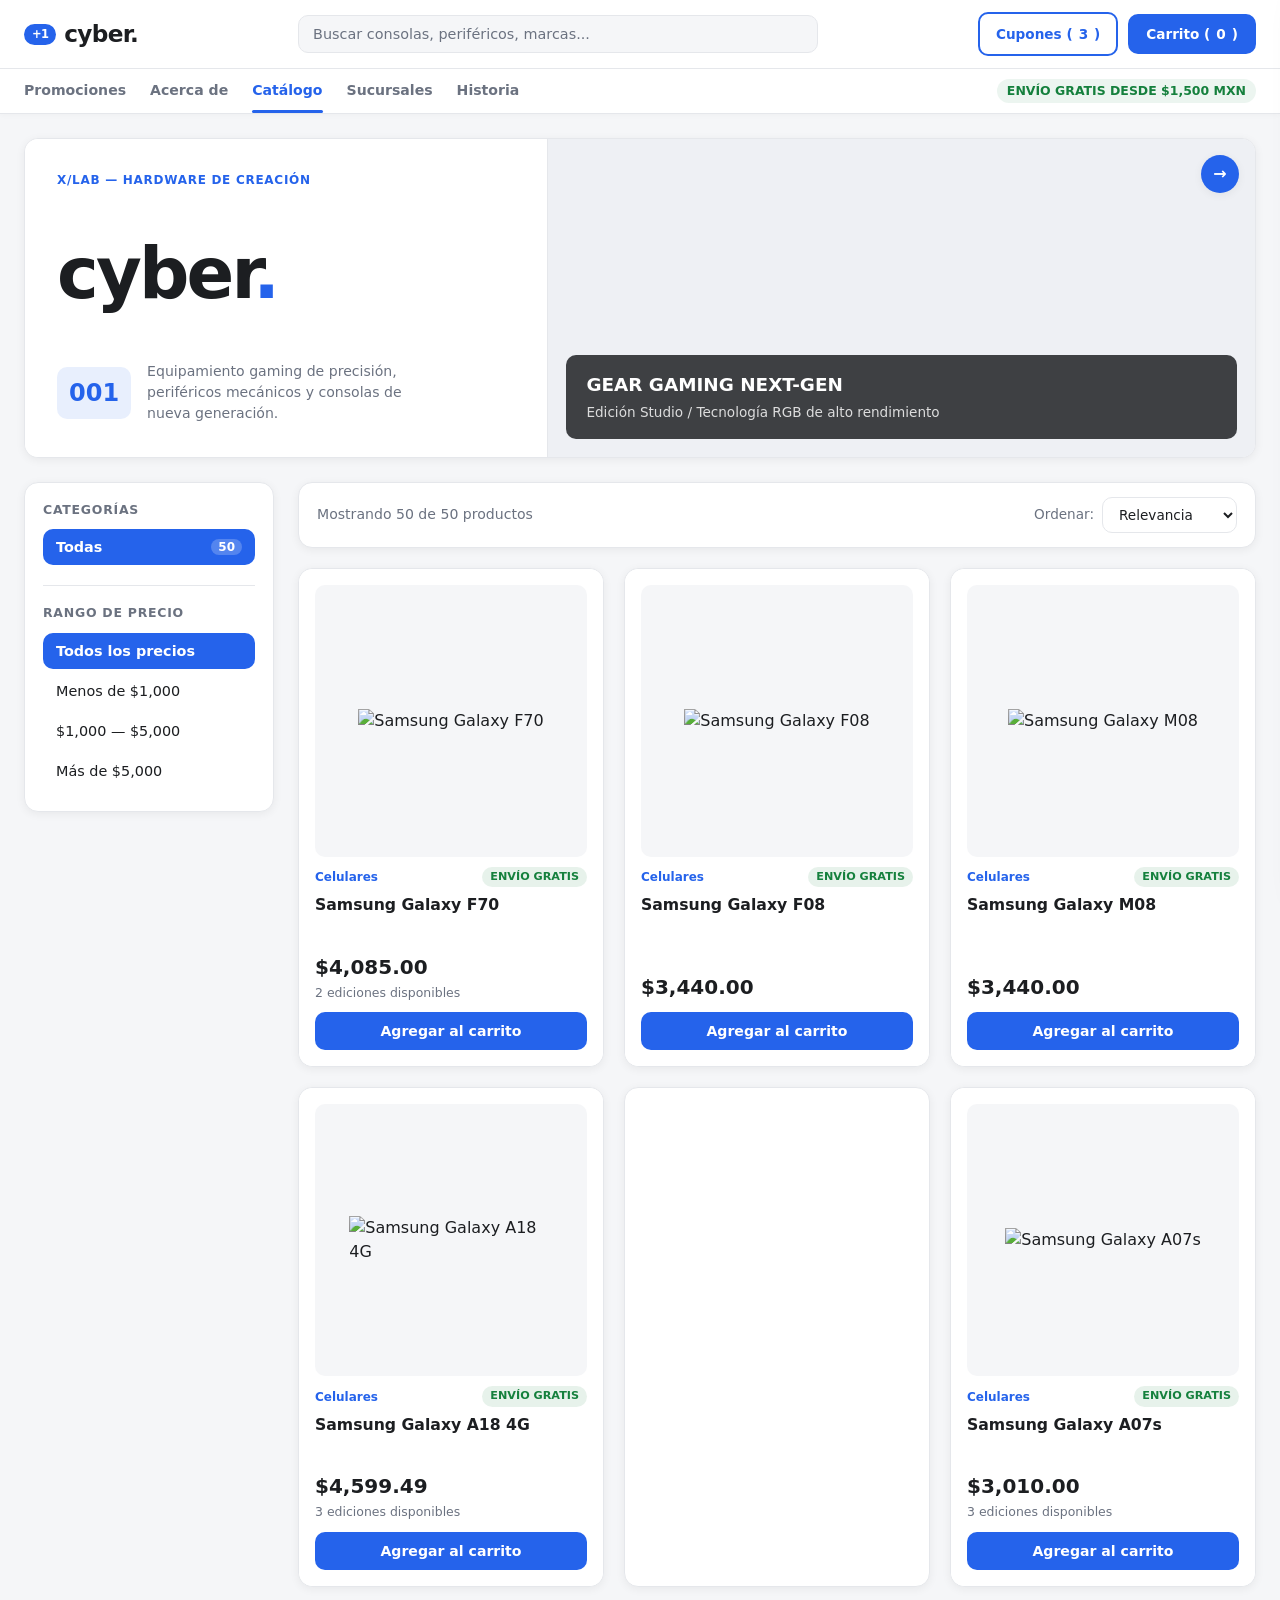
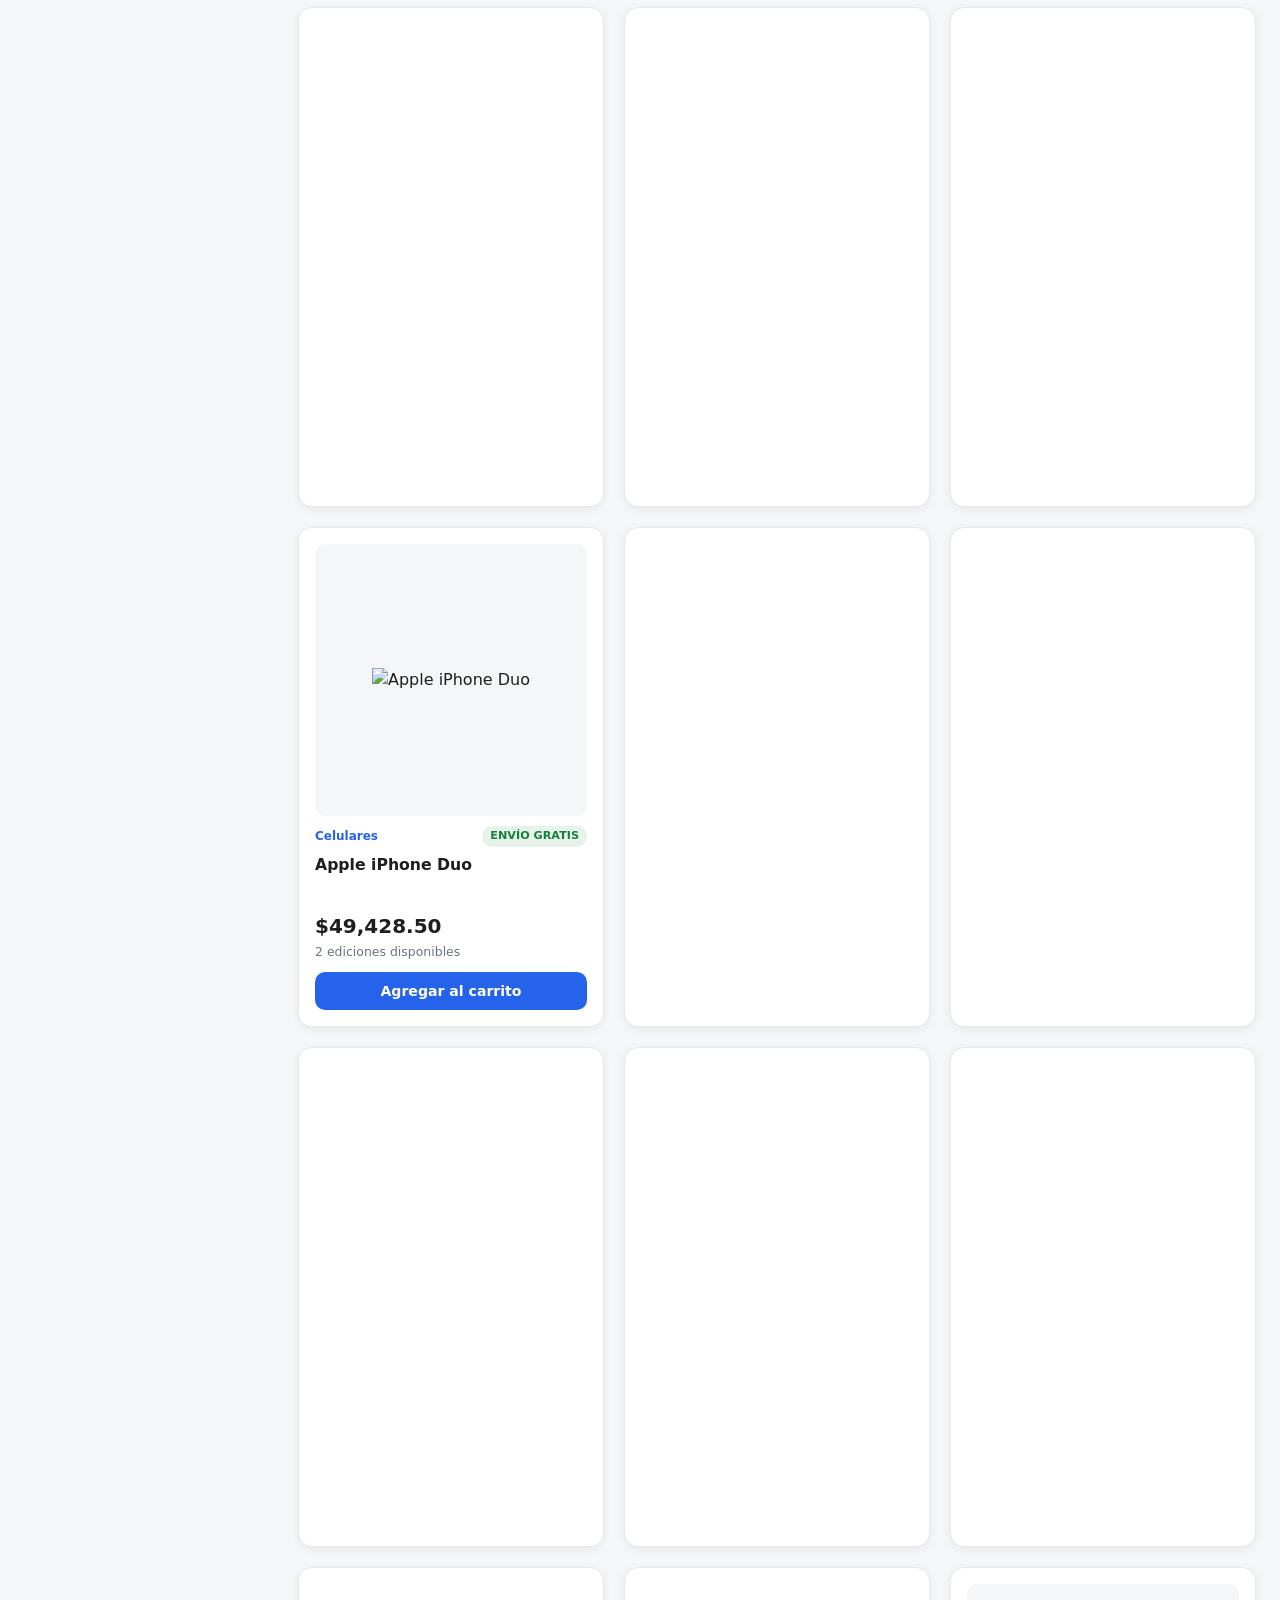
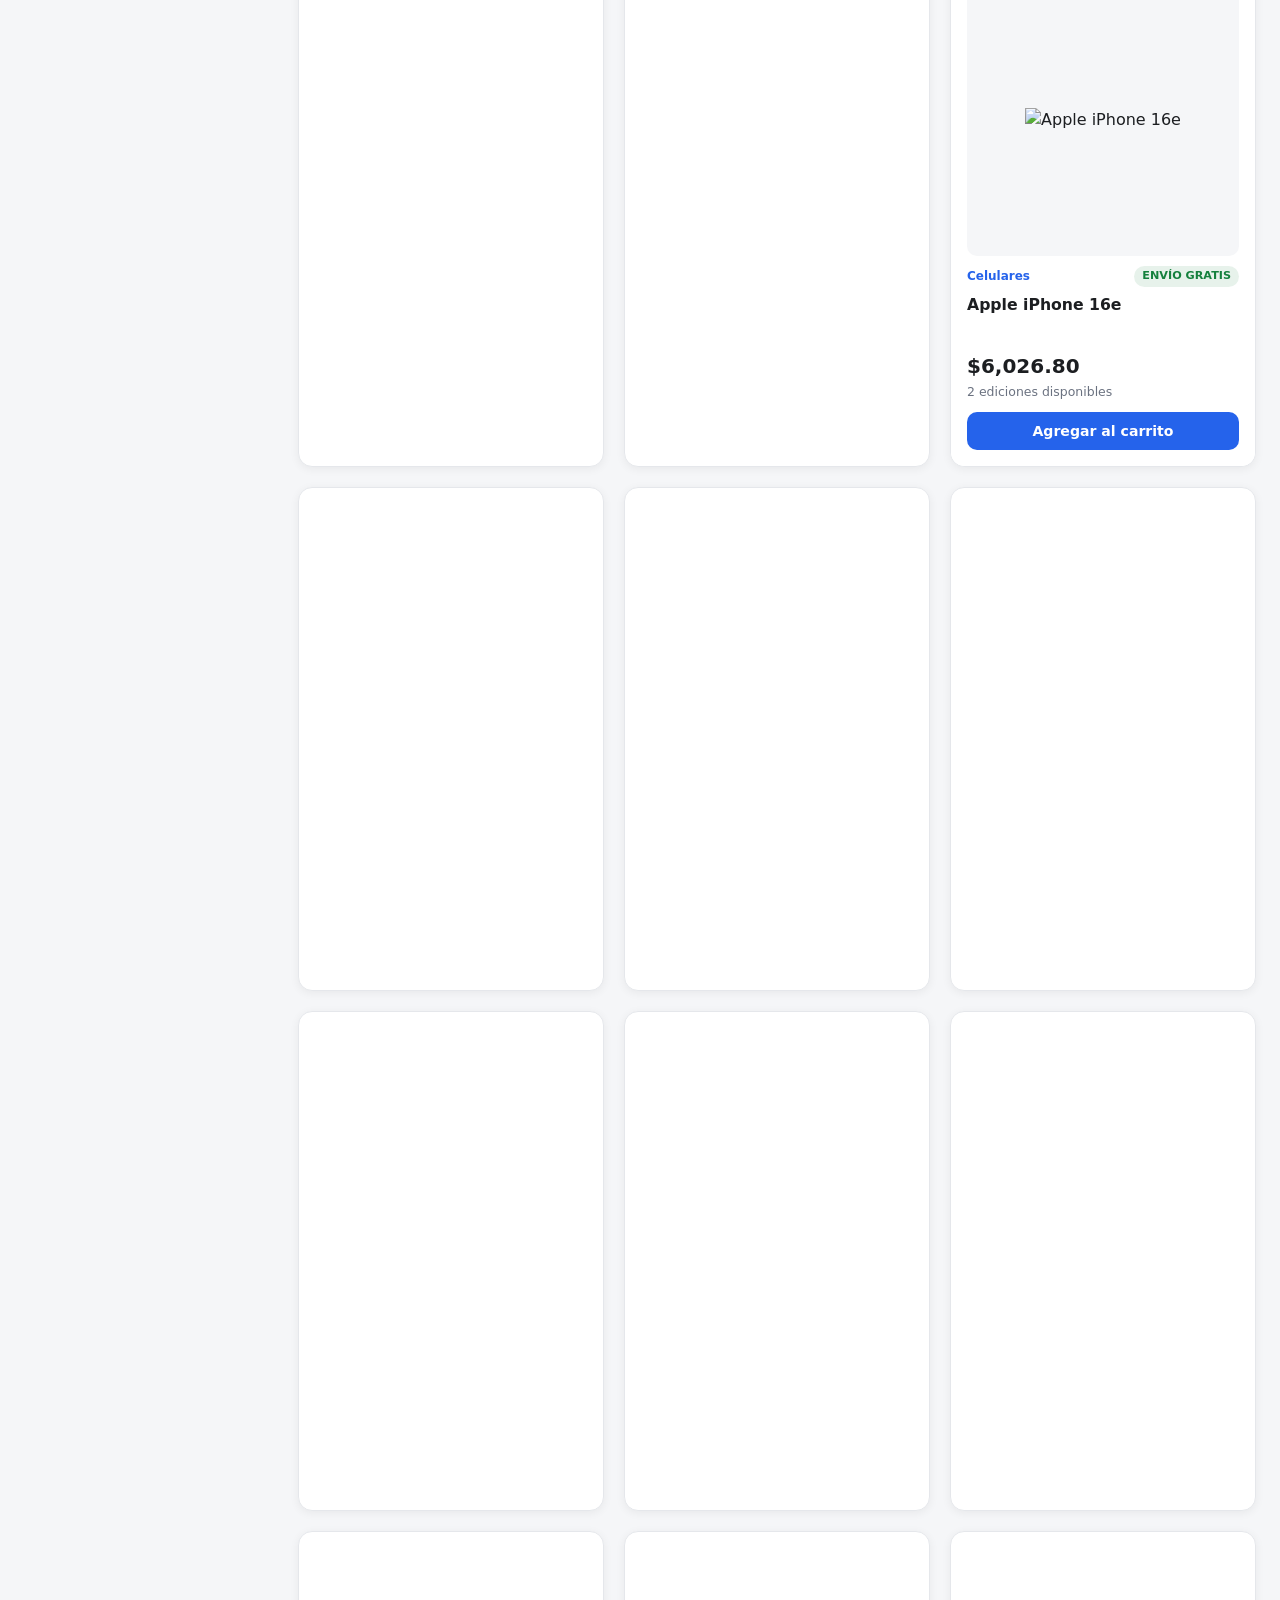
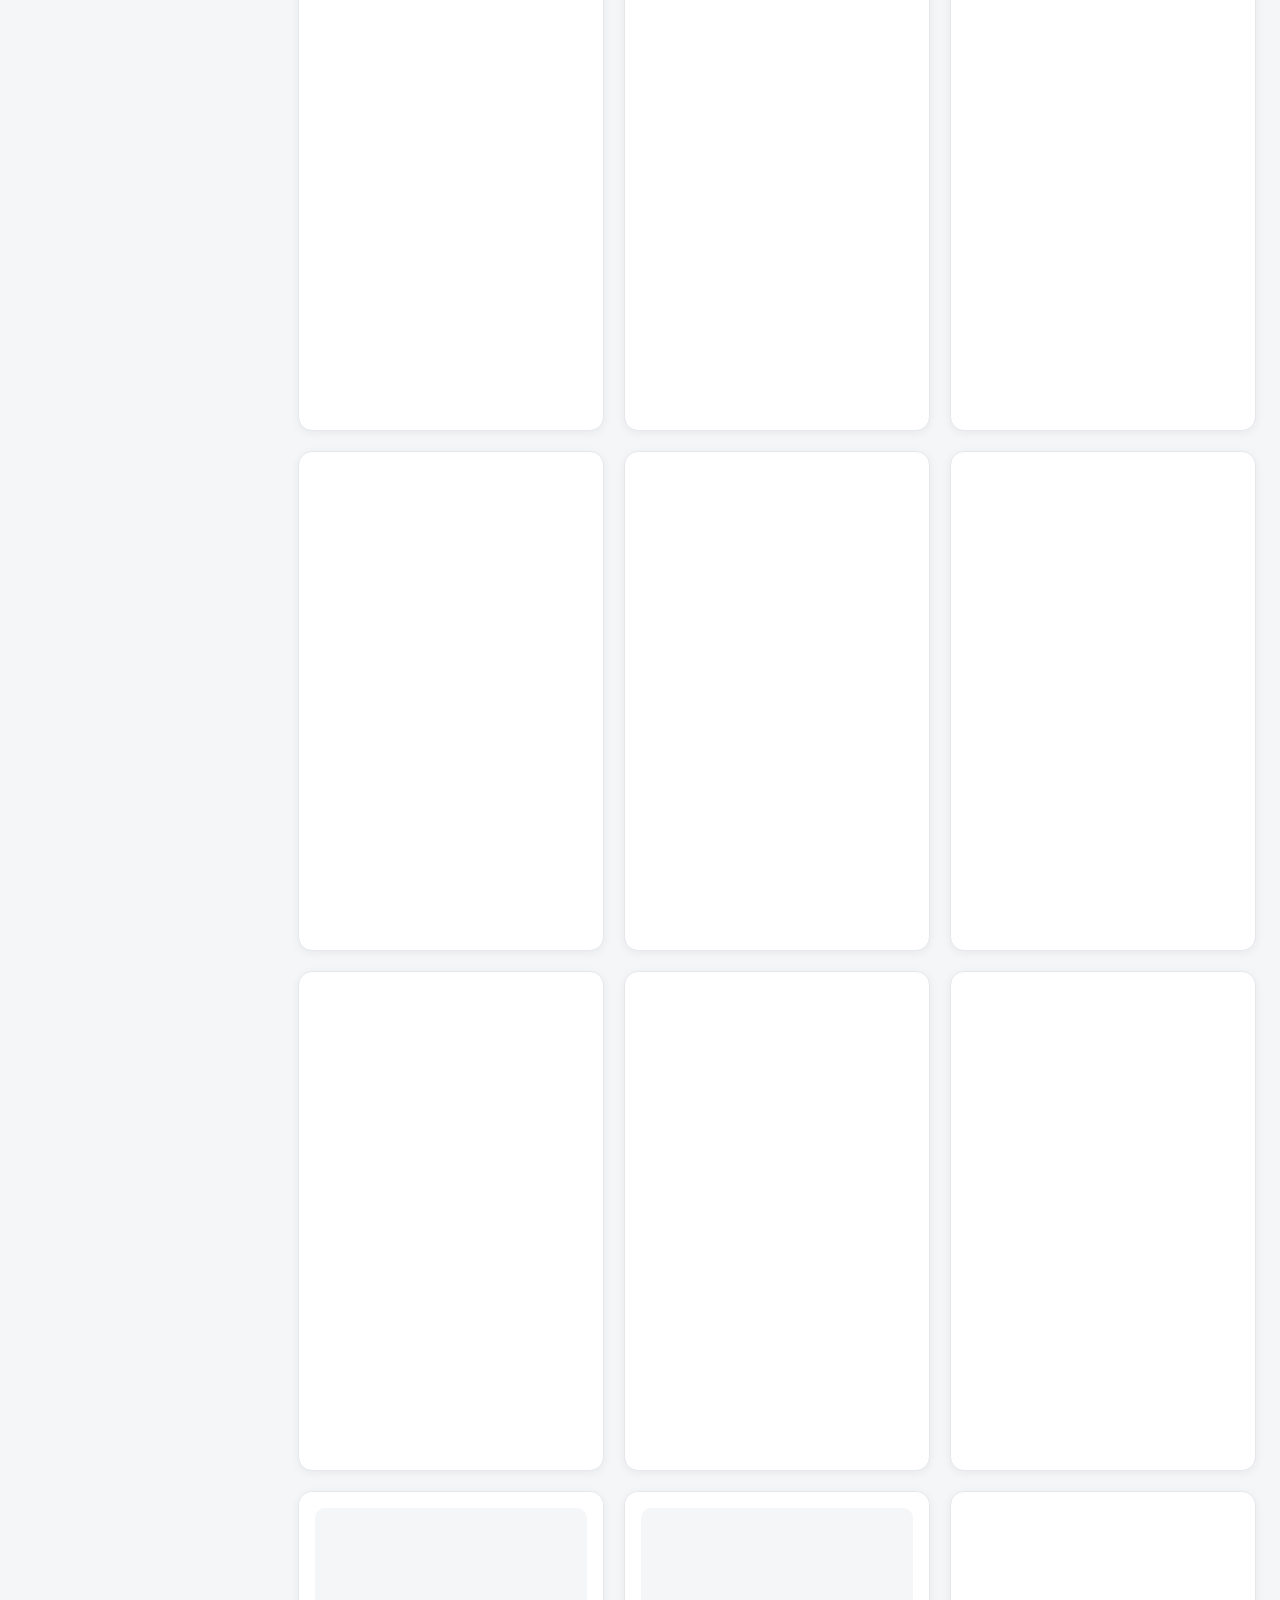
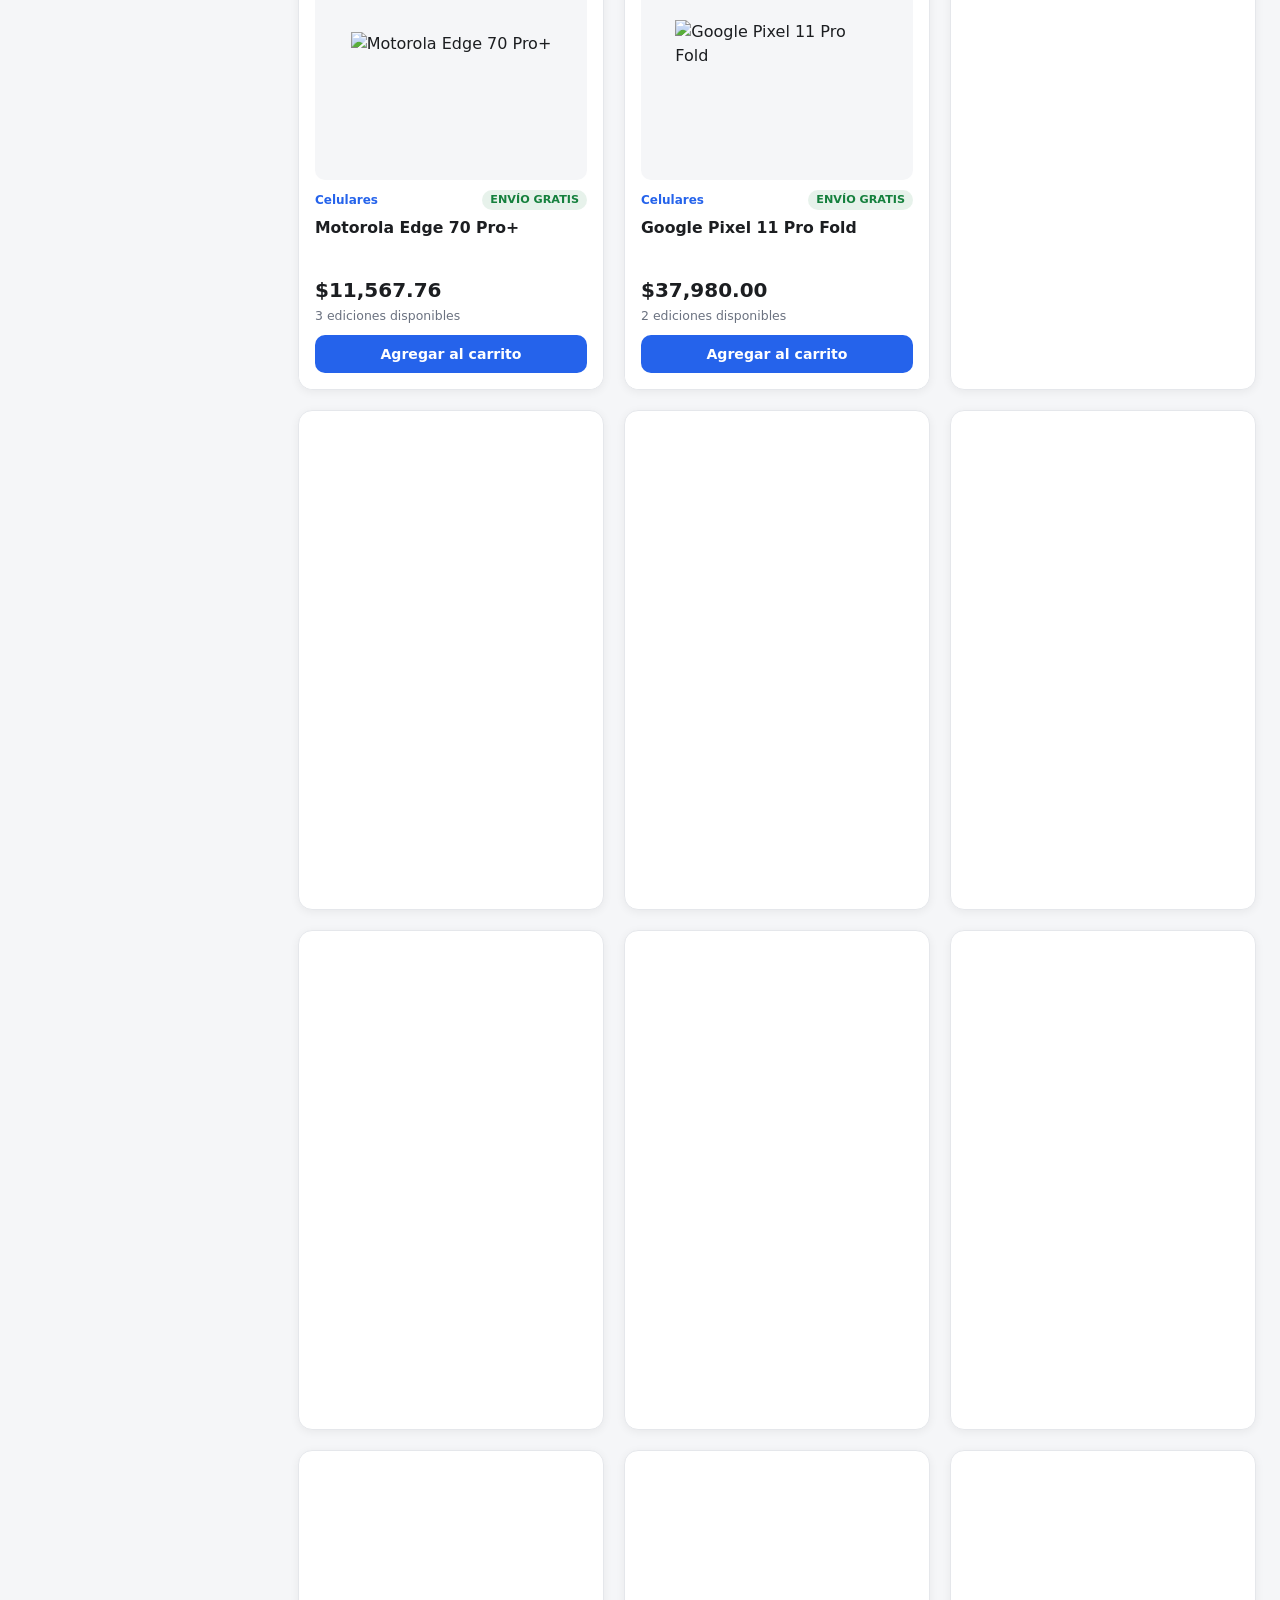
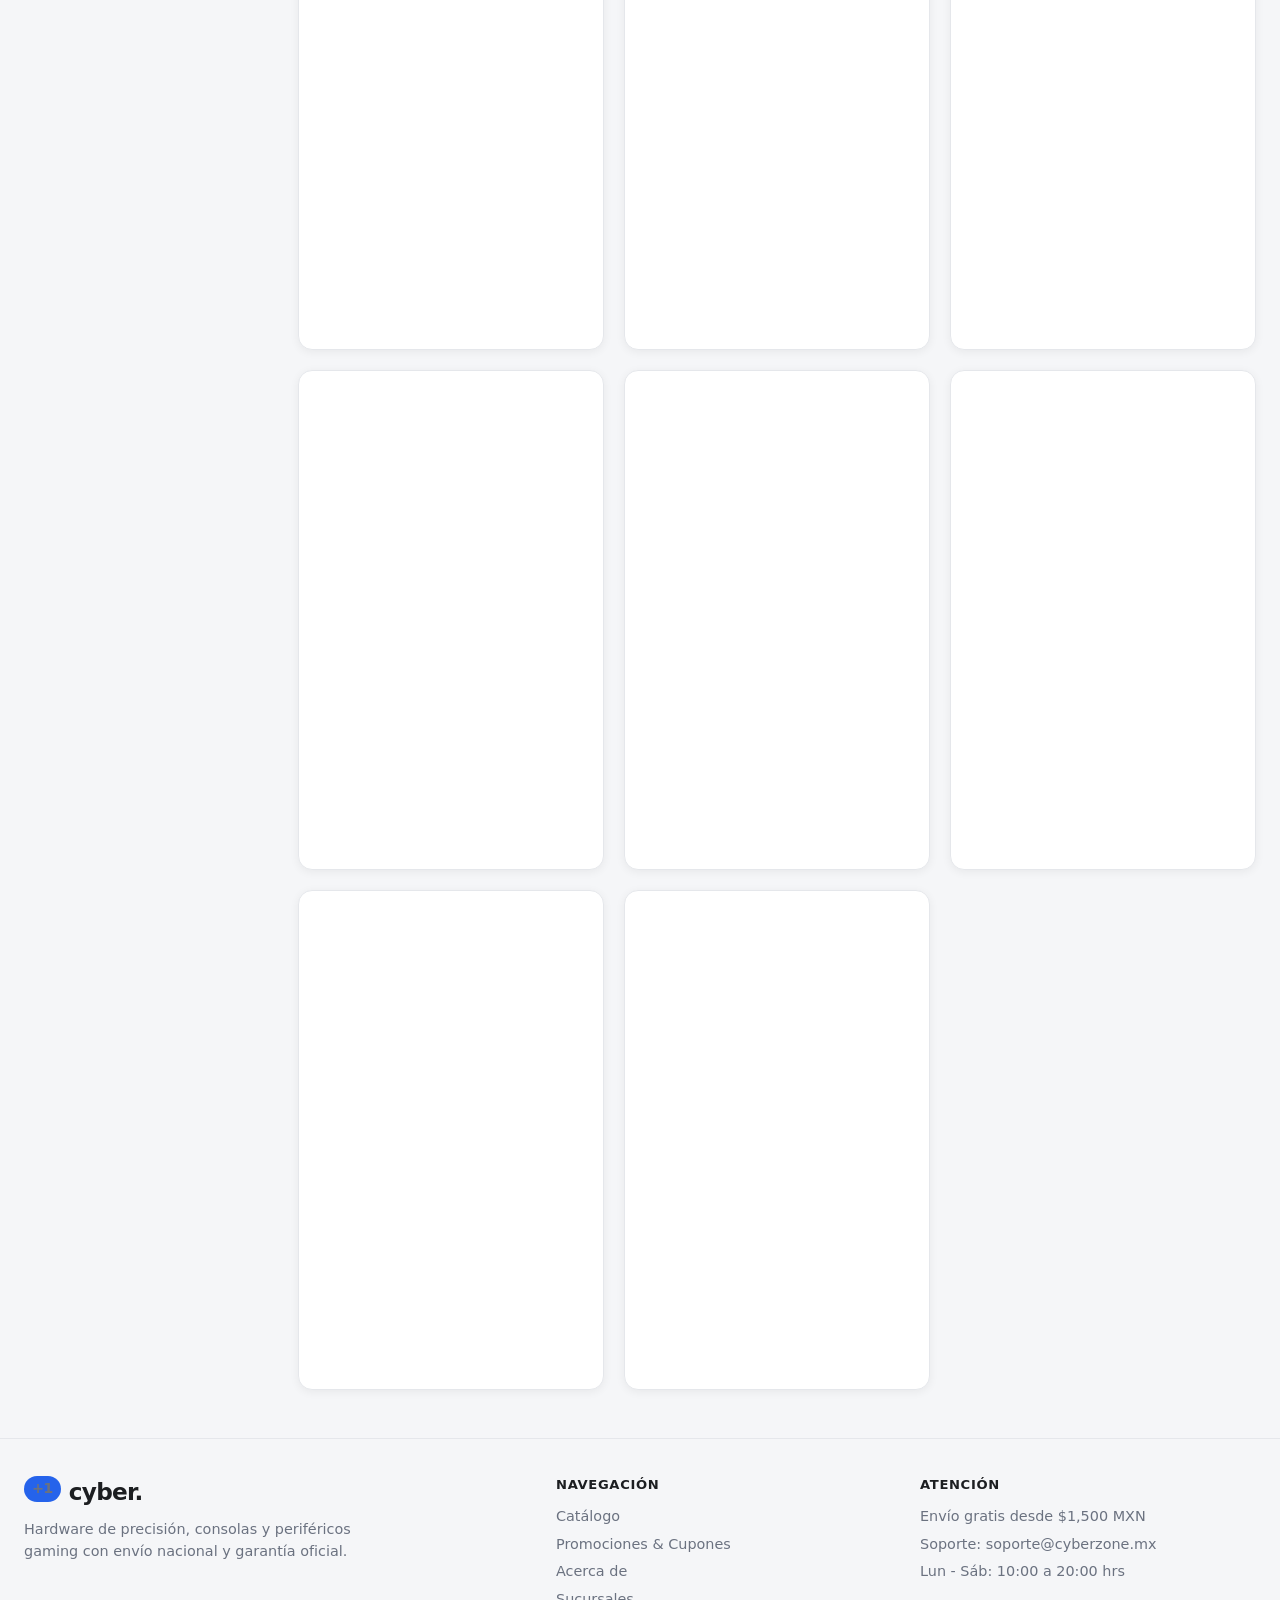
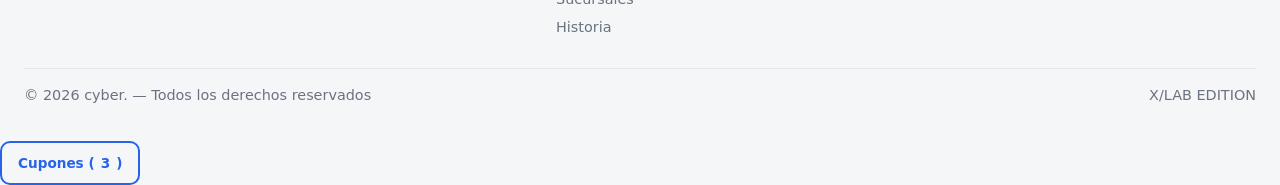
==== commit 495de319: "Bye" ====
--- a/index.html
+++ b/index.html
@@ -231,6 +231,6 @@
   </footer>
 
   <script src="app.js"></script>
-  <script src="cupones.js"></script>
+  <a href="promociones.html" class="coupons-nav-btn">Cupones (<span id="coupons-count">3</span>)</a>
 </body>
 </html>
--- a/styles.css
+++ b/styles.css
@@ -684,9 +684,6 @@
   box-shadow: var(--sombra);
   perspective: 1000px;
   transition: transform 0.22s ease, box-shadow 0.22s ease;
-  animation: llegada 0.6s ease-out backwards;
-  animation-delay: calc(var(--i, 0) * 0.14s + 0.15s);
-  animation-play-state: running;
 }
 
 .product-card-inner {
@@ -695,20 +692,21 @@
   flex-direction: column;
   transform-style: preserve-3d;
   position: relative;
+}
+
+/* Permanece en su celda (sin salir de pantalla) hasta entrar al viewport */
+html.js-anim .product-card:not(.is-visible) {
+  opacity: 0;
+}
+
+.product-card.is-visible {
+  animation: llegada 0.6s ease-out backwards;
+  animation-delay: calc(var(--i, 0) * 0.14s + 0.1s);
+}
+
+.product-card.is-visible .product-card-inner {
   animation: voltear 0.38s ease-out backwards;
-  animation-delay: calc(var(--i, 0) * 0.14s + 0.72s);
-  animation-play-state: running;
-}
-
-/* Cuando app.js activa el IntersectionObserver, pausa hasta entrar en viewport */
-html.js-anim .product-card,
-html.js-anim .product-card-inner {
-  animation-play-state: paused;
-}
-
-html.js-anim .product-card.is-visible,
-html.js-anim .product-card.is-visible .product-card-inner {
-  animation-play-state: running;
+  animation-delay: calc(var(--i, 0) * 0.14s + 0.68s);
 }
 
 .product-card-front {
